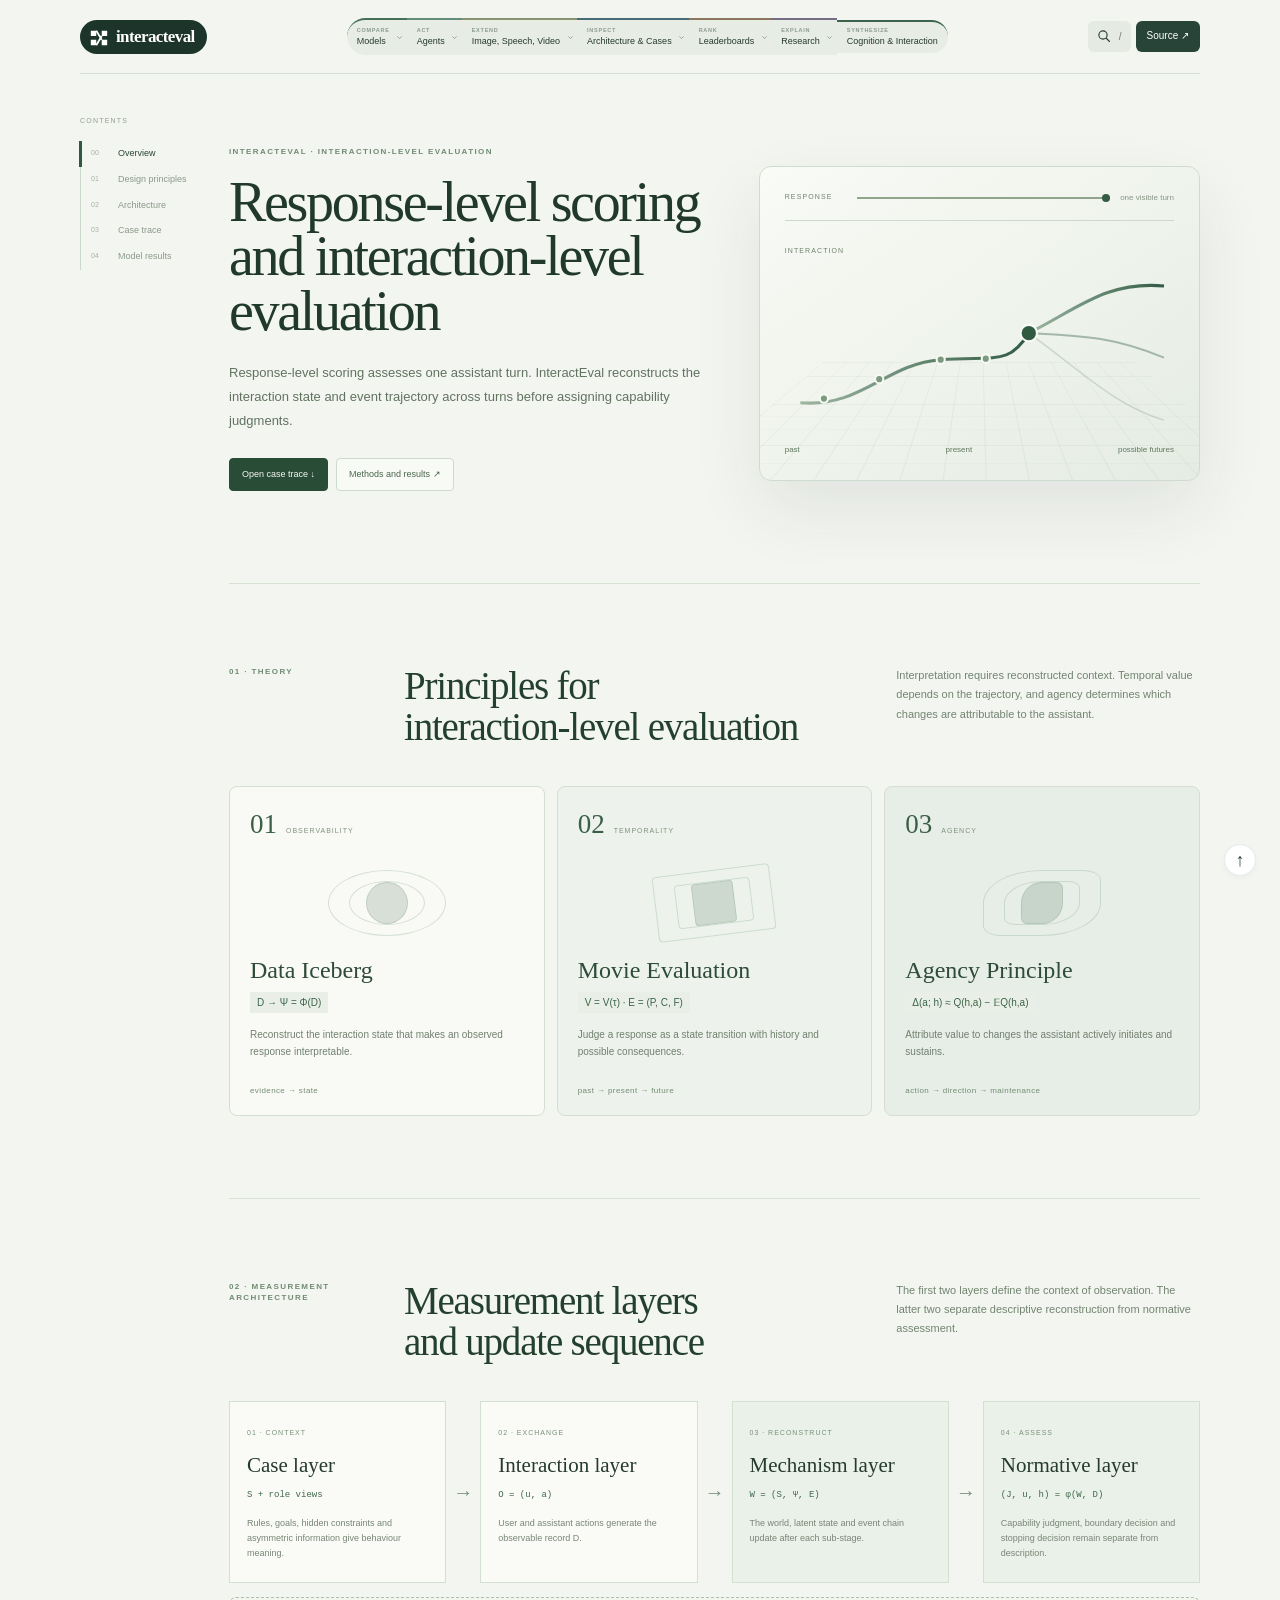
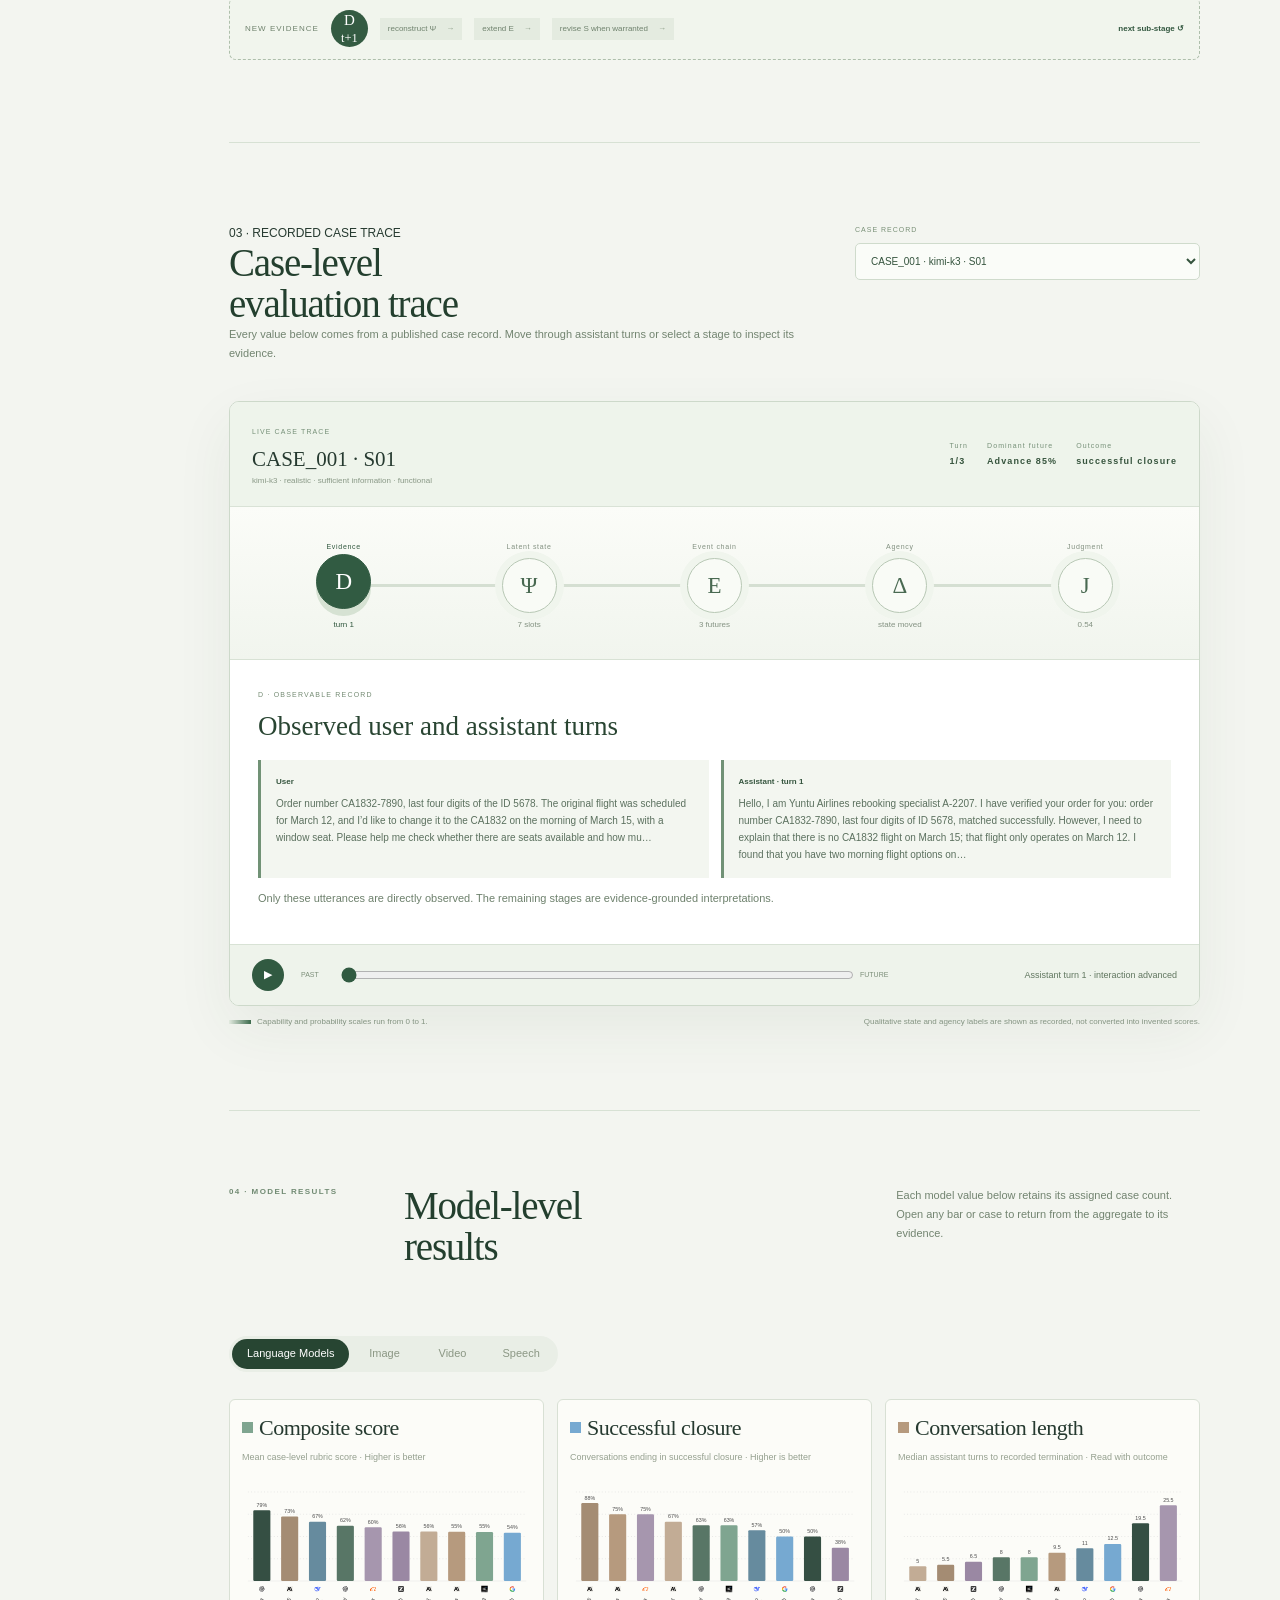
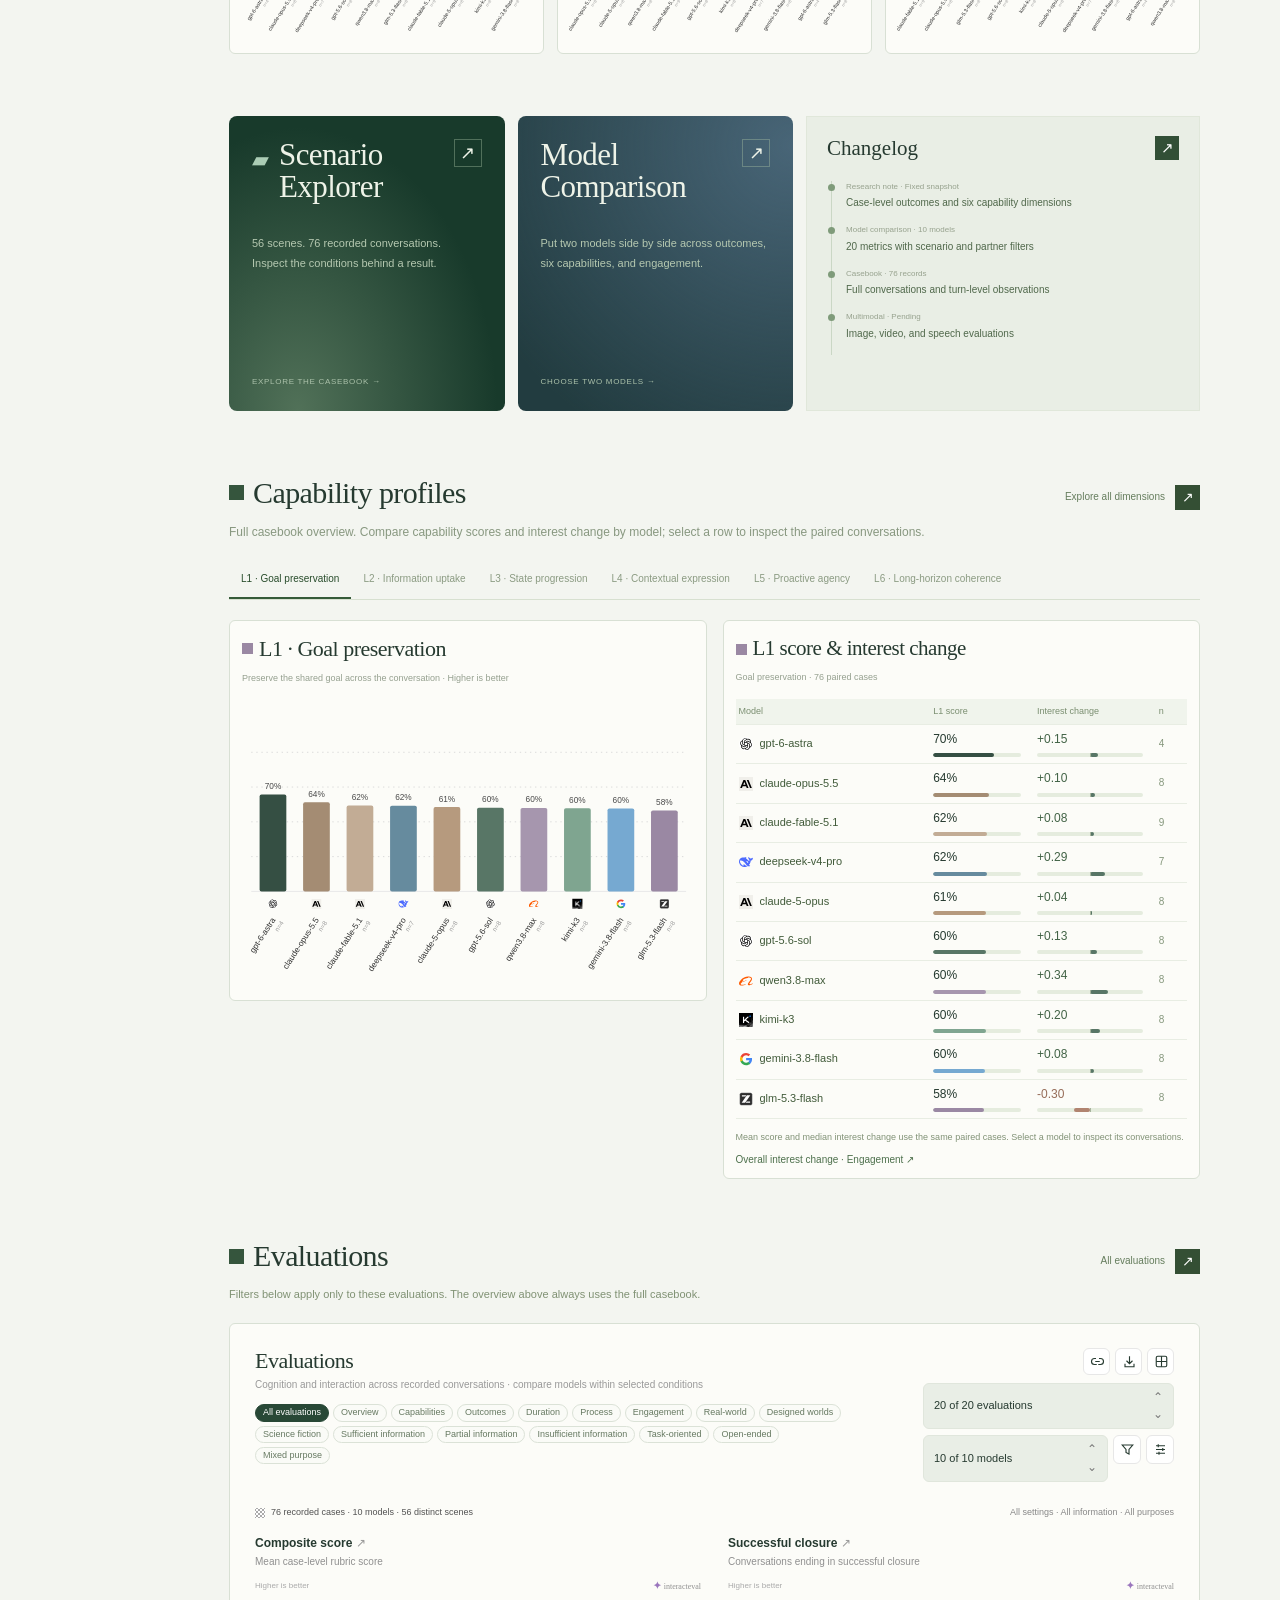
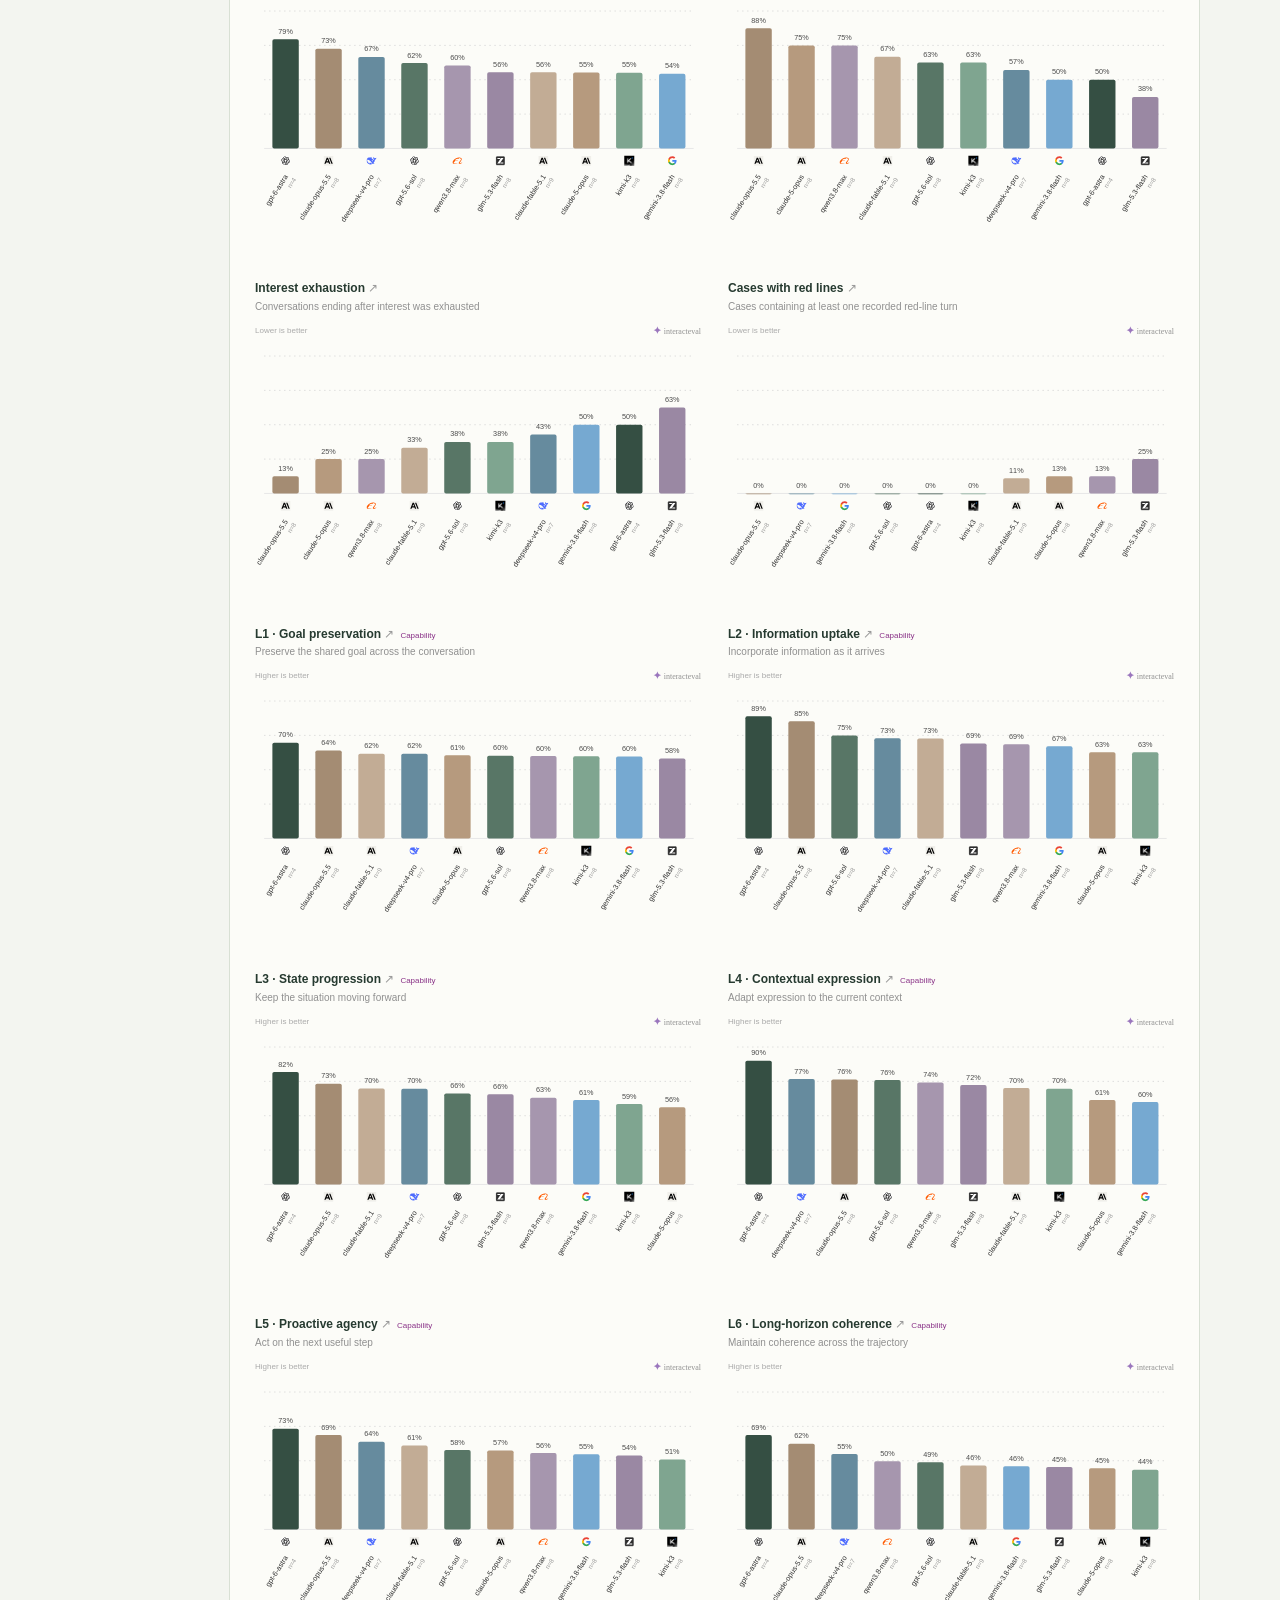
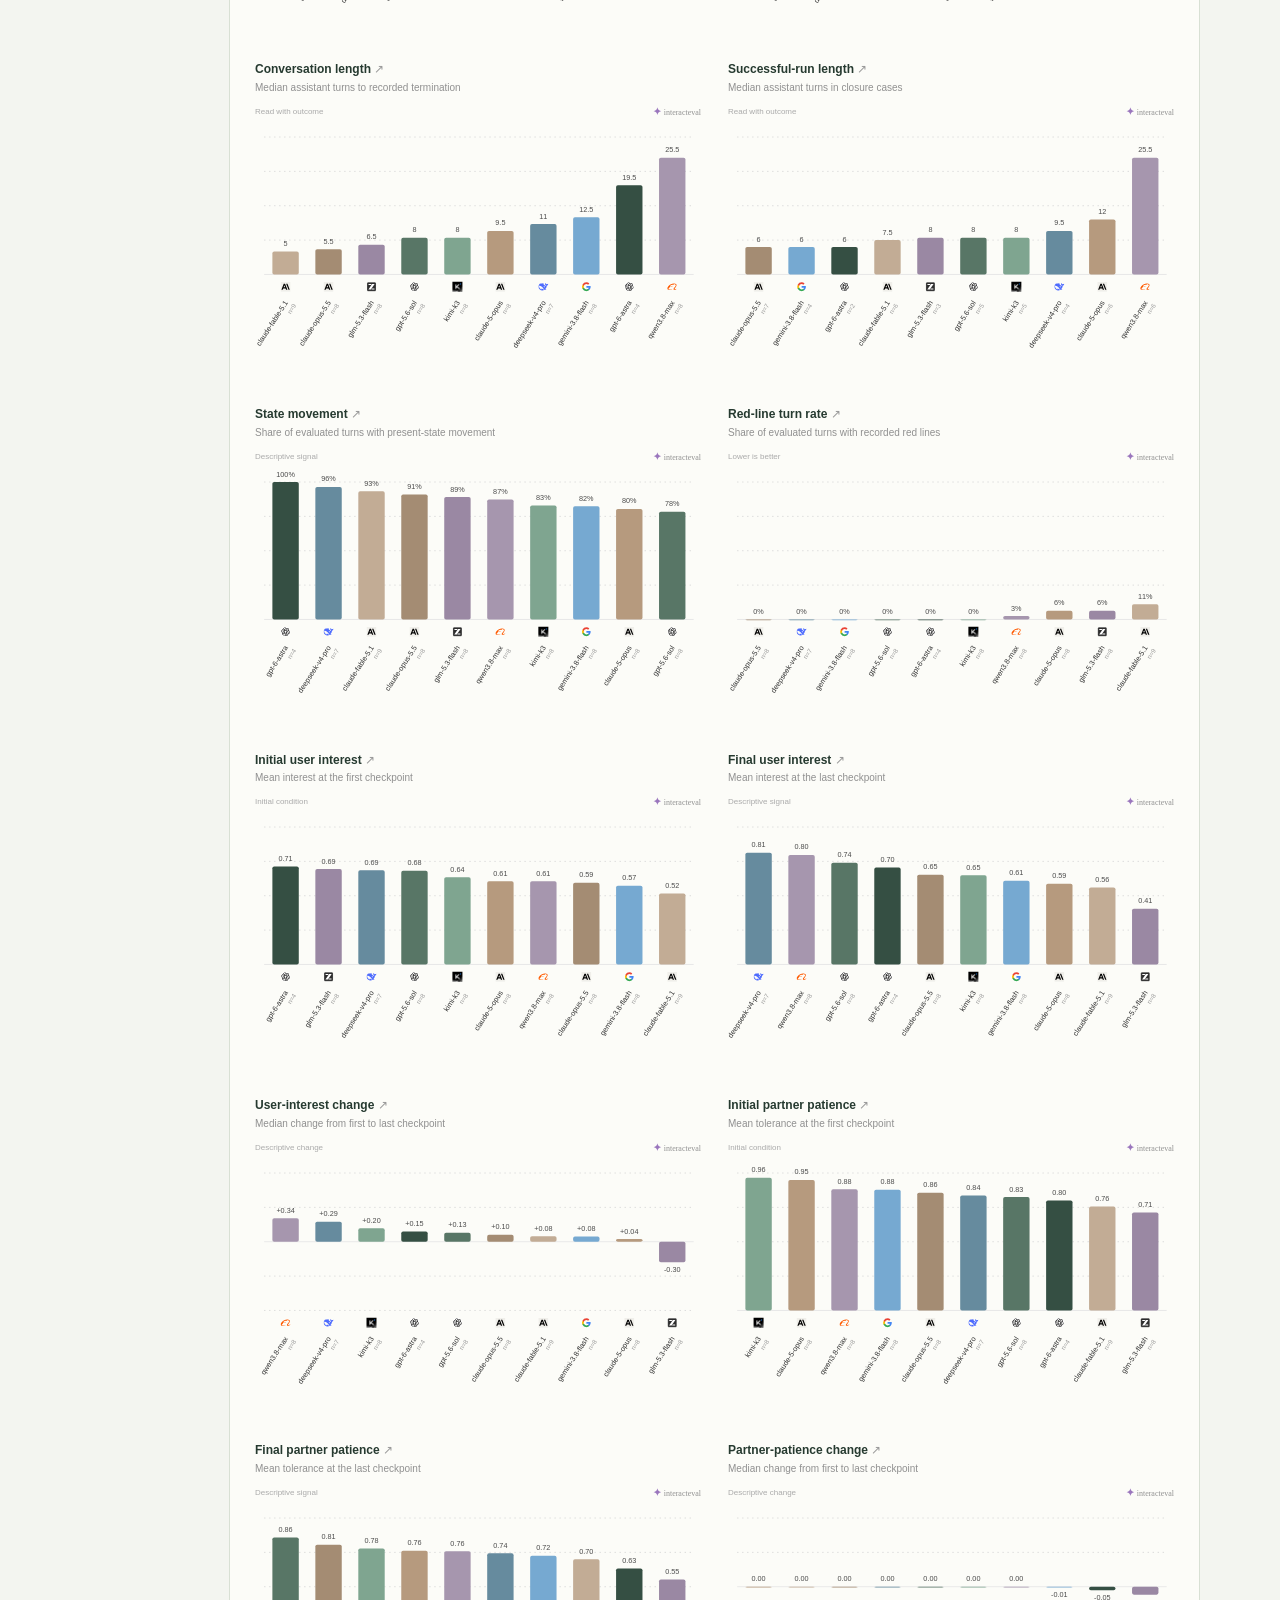
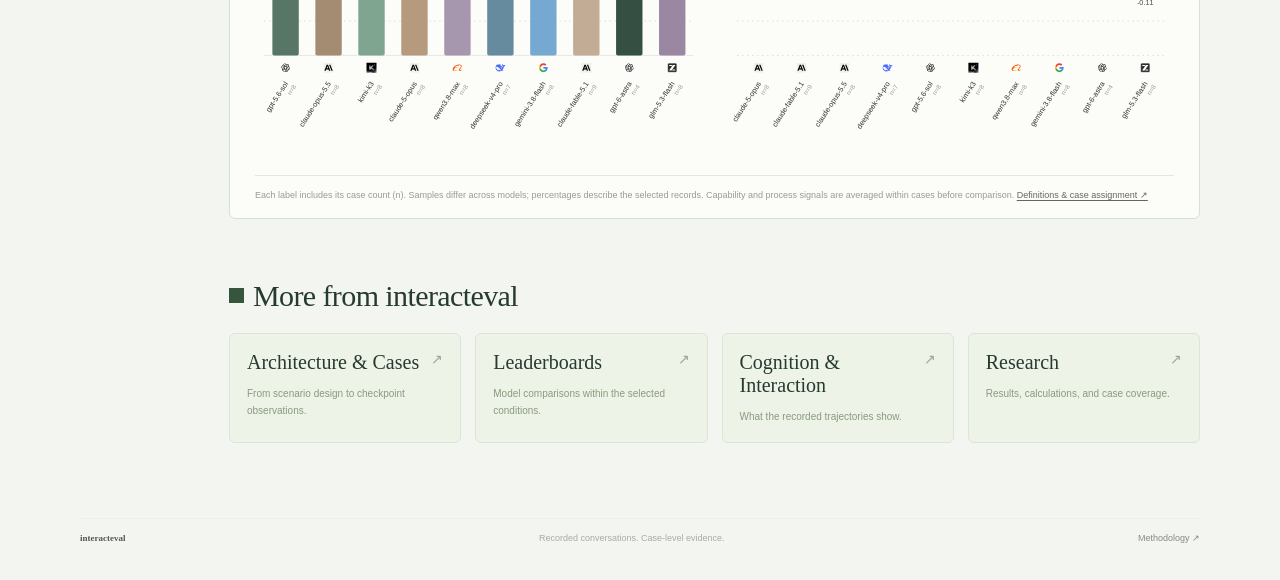
==== index.html @ ce0c4bd6 "fix(site): use paper-specific section titles" ====
<!doctype html>
<html lang="en">
<head>
<meta charset="utf-8"/><meta name="viewport" content="width=device-width,initial-scale=1"/>
<meta name="description" content="Compare models across cognition, interaction, and scenario conditions. Explore 76 recorded conversations and six capability dimensions."/>
<meta name="theme-color" content="#ffffff"/>
<link rel="icon" href="./assets/favicon.svg" type="image/svg+xml"/><link rel="stylesheet" href="./dashboard.css?v=interacteval-v3-3722b5f9"/><link rel="stylesheet" href="./narrative.css?v=interacteval-narrative-v1"/>
<title>interacteval · Cognition & Interaction</title>
</head>
<body>
<a class="skip-link" href="#main">Skip to evaluations</a>
<header class="masthead">
<a class="wordmark" href="#models" aria-label="interacteval home"><svg viewBox="0 0 22 22" aria-hidden="true"><path d="M2 4h6v6H2zm12 0h6v6h-6zM2 14h6v6H2zm12 0h6v6h-6z" fill="currentColor"/><path d="m8 4 6 10m-6 6 6-10" stroke="currentColor" stroke-width="2"/></svg><span>interacteval</span></a>
<nav class="primary-nav" aria-label="Main navigation"><a href="#models" data-route="models">Models</a><a href="#agents" data-route="agents">Agents</a><a href="#multimodal" data-route="multimodal">Image, Speech, Video <sup>Pending</sup></a><a href="#architecture" data-route="architecture">Architecture & Cases</a><a href="#leaderboards" data-route="leaderboards">Leaderboards</a><a href="./research.html">Research</a><a href="#trends" data-route="trends">Cognition & Interaction</a></nav>
<div class="header-tools"><button class="search-trigger" type="button" aria-label="Search models and cases"><svg viewBox="0 0 20 20" aria-hidden="true"><circle cx="8" cy="8" r="5.5"/><path d="m12 12 5 5"/></svg><kbd>/</kbd></button><a class="source-link" href="https://github.com/Jewelina95/interactive-evo" target="_blank" rel="noreferrer">Source ↗</a></div>
</header>
<div class="workspace"><aside class="sidebar" aria-label="Evaluation navigation"><div class="sidebar-label">MODEL COMPARISON</div><nav id="metric-navigation"></nav><div class="sidebar-foot"><span class="status-dot"></span>MarioEval casebook · V3<br><span>76 conversations · 10 models</span><a href="./research.html#method">Method & definitions ↗</a></div></aside>
<main id="main" tabindex="-1"><div class="page-title"><h1 id="page-heading"><i></i>Cognition & Interaction</h1><span id="page-count">76 cases · 10 models</span></div><div id="page-content"><div class="loading">Loading recorded evaluations…</div></div><footer class="page-footer"><span>interacteval</span><span>Recorded conversations. Case-level evidence.</span><a href="./research.html#method">Methodology ↗</a></footer></main></div>
<dialog id="detail-dialog" class="detail-dialog" aria-labelledby="detail-title"><div class="dialog-bar"><span id="dialog-kicker">EVALUATION DETAIL</span><button class="icon-button close-dialog" type="button" aria-label="Close detail">✕</button></div><div id="detail-body"></div></dialog>
<dialog id="search-dialog" class="search-dialog" aria-labelledby="search-title"><div class="search-dialog-head"><svg viewBox="0 0 20 20" aria-hidden="true"><circle cx="8" cy="8" r="5.5"/><path d="m12 12 5 5"/></svg><label class="sr-only" id="search-title" for="global-search">Search models and cases</label><input id="global-search" type="search" placeholder="Search models, scenarios, or case IDs…" autocomplete="off"/><button class="icon-button close-search" aria-label="Close search">Esc</button></div><div id="search-results"></div></dialog>
<div id="toast" role="status" aria-live="polite"></div><button class="back-top" type="button" aria-label="Back to top">↑</button>
<script src="./navigation.js?v=interacteval-narrative-v1" defer></script>
<script src="./case-record.js?v=interacteval-v3-3722b5f9" defer></script>
<script src="./dashboard-home.js?v=interacteval-narrative-v2" defer></script>
<script src="./dashboard.js?v=interacteval-narrative-v2" defer></script>
</body></html>
---- dashboard.css ----
:root{--text:#161616;--muted:#828282;--line:#e1e1e1;--soft:#f4f4f5;--purple:#791b76;--serif:Georgia,'Times New Roman',serif;--sans:Arial,Helvetica,sans-serif}*{box-sizing:border-box}html{scroll-behavior:smooth;scroll-padding-top:100px}body{margin:0;background:#fff;color:var(--text);font:12px/1.45 var(--sans)}button,input,select{font:inherit}button{cursor:pointer;color:inherit}a{color:inherit;text-decoration:none}svg{display:block}button svg{width:15px;height:15px;fill:none;stroke:currentColor;stroke-width:1.5}button:focus-visible,a:focus-visible,input:focus-visible,select:focus-visible,summary:focus-visible{outline:2px solid #7b267d;outline-offset:3px}.sr-only{position:absolute;width:1px;height:1px;overflow:hidden;clip:rect(0,0,0,0)}.skip-link{position:fixed;top:-60px;left:12px;z-index:100;background:#111;color:#fff;padding:10px}.skip-link:focus{top:8px}
.masthead{position:sticky;top:0;z-index:20;display:flex;align-items:center;gap:24px;width:min(1120px,calc(100% - 64px));height:74px;margin:auto;background:rgba(255,255,255,.97);border-bottom:1px solid var(--line)}.wordmark{display:inline-flex;align-items:center;gap:7px;flex:none;padding:7px 12px 7px 9px;border-radius:24px;background:#050505;color:#fff;font:700 17px var(--serif);letter-spacing:-.6px;white-space:nowrap}.wordmark svg{width:20px;height:20px}.primary-nav{display:flex;align-items:center;justify-content:center;flex:1;min-width:0}.primary-nav a{padding:8px 8px;background:#ededee;font-size:10px;white-space:nowrap;transition:background .15s}.primary-nav a:first-child{border-radius:22px 0 0 22px}.primary-nav a:last-child{border-radius:0 22px 22px 0}.primary-nav a:hover,.primary-nav a.active{background:#d7d7d9}.primary-nav sup{margin-left:2px;color:#888;font-size:7px;vertical-align:super}.header-tools{display:flex;align-items:center;gap:5px;flex:none}.search-trigger{display:flex;gap:7px;align-items:center;padding:8px 9px;border:0;border-radius:6px;background:#eee}.search-trigger kbd{color:#777;font:10px var(--sans)}.source-link{padding:8px 11px;border-radius:6px;background:#080808;color:#fff;font-size:10px}
.workspace{display:grid;grid-template-columns:166px minmax(0,1fr);gap:24px;width:min(1120px,calc(100% - 64px));margin:26px auto 0}.sidebar{position:sticky;top:98px;align-self:start;padding-top:7px}.sidebar-label{margin-bottom:19px;color:#a1a1a1;font-size:8px;letter-spacing:1.1px}.sidebar nav{display:grid;gap:3px}.side-link{display:flex;align-items:baseline;gap:8px;padding:6px 0;color:#8b8b8b;font-size:11px;line-height:1.35}.side-link:before{content:'';display:block;width:7px;height:7px;flex:none;background:#a6a6a6}.side-link:hover,.side-link.active{color:#111}.side-link.active:before{background:#050505}.sidebar-divider{height:1px;background:#eee;margin:14px 21px 13px 0}.sidebar-foot{margin-top:31px;color:#777;font-size:9px;line-height:1.9}.sidebar-foot>span:not(.status-dot){color:#a0a0a0}.sidebar-foot a{display:block;margin-top:11px;color:#6f6f6f}.status-dot{display:inline-block;width:5px;height:5px;margin-right:4px;border-radius:50%;background:#70947d}.page-title{display:flex;align-items:baseline;justify-content:space-between;gap:16px;margin:1px 0 24px}.page-title h1{display:flex;align-items:center;gap:12px;margin:0;font:29px/1.15 var(--serif);letter-spacing:-.6px}.page-title h1>i{display:block;width:17px;height:17px;flex:none;background:#050505}.page-title>span{color:#969696;font-size:10px;white-space:nowrap}.evaluation-panel{border:1px solid #dadada;border-radius:6px;padding:24px 25px 15px}.panel-top{display:flex;align-items:start;justify-content:space-between;gap:22px}.panel-intro h2{margin:0;font:22px/1.2 var(--serif);letter-spacing:-.5px}.panel-intro>p{margin:4px 0 12px;color:#999;font-size:10px}.tag-list{display:flex;flex-wrap:wrap;gap:4px;max-width:600px}.tag{padding:2px 7px;border:1px solid #dedede;border-radius:20px;background:#fff;font-size:9px;line-height:1.25;white-space:nowrap}.tag:hover{border-color:#777}.tag.active{border-color:#111;background:#111;color:#fff}.panel-controls{display:grid;gap:6px;flex:0 0 251px}.view-tools{display:flex;justify-content:flex-end;gap:5px;margin-bottom:2px}.icon-button{display:inline-grid;place-items:center;width:27px;height:27px;border:1px solid #e7e7e7;border-radius:6px;background:#fff;font-size:11px}.icon-button:hover,.icon-button.active{background:#ececed}.selector-button{display:flex;justify-content:space-between;align-items:center;width:100%;min-height:29px;padding:5px 10px;border:1px solid #e9e9eb;border-radius:6px;background:#f2f2f4;font-size:11px;text-align:left}.selector-button span:last-child{color:#777;font-size:12px}.control-line{display:flex;gap:5px}.control-line .selector-button{flex:1}.filter-toggle{flex:none;width:28px;height:29px}.filter-strip{display:flex;flex-wrap:wrap;align-items:end;gap:11px;margin:18px 0 2px;padding:13px;background:#f8f8f9;border:1px solid #e7e7e7;border-radius:5px}.filter-strip label{display:grid;gap:4px;flex:1;min-width:120px;color:#8b8b8b;font-size:8px;text-transform:uppercase;letter-spacing:.5px}.filter-strip select{width:100%;height:30px;padding:0 8px;border:1px solid #dedede;border-radius:4px;background:#fff;font-size:10px;color:#333}.text-button{padding:6px;border:0;background:transparent;color:#666;font-size:10px}.cohort-line{display:flex;justify-content:space-between;gap:10px;margin:24px 0 12px;color:#888;font-size:9px}.cohort-line>span:first-child{display:flex;align-items:center;gap:6px;color:#525252}.cohort-marker{width:10px;height:10px;background:repeating-conic-gradient(#aaa 0 25%,#fff 0 50%) 50%/4px 4px}.chart-grid{display:grid;grid-template-columns:1fr 1fr;column-gap:27px;row-gap:26px}.metric-card{position:relative;min-width:0;padding-top:4px;scroll-margin-top:105px}.metric-card-head{display:flex;align-items:start;justify-content:space-between;gap:10px}.metric-card h3{margin:0;font-size:12px;font-weight:650;line-height:1.4}.metric-card h3 button{padding:0;border:0;background:none;font:inherit;text-align:left}.metric-card h3 button:after{content:' ↗';color:#999;font-weight:400}.metric-card p{margin:3px 0 0;color:#909090;font-size:10px;line-height:1.4}.metric-badge{margin-left:6px;color:#8a3388;font-size:8px;font-weight:400}.chart-expand{border:0;background:transparent;color:#aaa;padding:0 1px;opacity:0}.metric-card:hover .chart-expand,.chart-expand:focus{opacity:1}.chart-watermark{display:flex;align-items:center;justify-content:space-between;margin:11px 0 0;color:#919191;font:8px var(--serif)}.chart-watermark .direction{font:8px var(--sans);color:#aaa}.chart-watermark b{color:#9a76bd;font-size:10px;margin-right:3px}.bar-chart{display:block;width:100%;overflow:visible}.chart-baseline{stroke:#e7e7e7;stroke-width:1}.chart-gridline{stroke:#d8d8d8;stroke-width:1;stroke-dasharray:1.5 4}.chart-value{fill:#4b4b4b;font:8px Arial,sans-serif;text-anchor:middle}.chart-model{fill:#2e2e2e;font:8px Arial,sans-serif;text-anchor:end}.chart-sample{fill:#999;font:7px Arial,sans-serif;text-anchor:end}.chart-mark{fill:#777;font:700 9px Arial,sans-serif;text-anchor:middle}.chart-bar{cursor:pointer}.chart-bar:focus{outline:none}.chart-bar:focus rect,.chart-bar:hover rect{stroke:#111;stroke-width:1.2;filter:brightness(.91)}.panel-note{margin:18px 0 0;padding-top:12px;border-top:1px solid #eee;color:#999;font-size:9px;line-height:1.6}.panel-note a{color:#656565;text-decoration:underline;text-underline-offset:2px}.page-footer{display:flex;justify-content:space-between;gap:20px;margin:30px 0 35px;padding-top:13px;border-top:1px solid #eee;color:#aaa;font-size:9px}.page-footer>span:first-child{color:#555;font-family:var(--serif);font-weight:700}.page-footer>a{color:#888}.loading,.empty{padding:45px 16px;color:#888;text-align:center}.back-top{position:fixed;right:24px;bottom:24px;display:grid;place-items:center;width:32px;height:32px;border:1px solid #e8e8e8;border-radius:50%;background:#fff;box-shadow:0 2px 6px #00000009;font-size:18px}
.table-wrap{overflow:auto;margin-top:8px}.results-table{width:100%;border-collapse:collapse;font-size:10px;white-space:nowrap;font-variant-numeric:tabular-nums}.results-table th{text-align:right;padding:11px 10px;color:#888;border-bottom:1px solid #ddd;font-size:9px;font-weight:500}.results-table td{text-align:right;padding:12px 10px;border-bottom:1px solid #eee;color:#444}.results-table th:first-child,.results-table td:first-child{text-align:left;position:sticky;left:0;background:#fff;z-index:1}.results-table tbody tr:hover td{background:#f8f8f8}.results-table th button{padding:0;border:0;background:none;color:inherit;font:inherit}.model-name-button{display:flex;align-items:center;gap:7px;padding:0;border:0;background:transparent;text-align:left;font-weight:600;font-size:10px}.model-color{display:inline-block;width:8px;height:8px;flex:none;border-radius:2px}.results-table td small{display:block;margin-top:2px;color:#aaa;font-size:8px}.pending-panel{display:grid;place-items:center;min-height:480px;border:1px solid #e0e0e0;border-radius:6px;padding:50px;text-align:center}.pending-label{display:inline-flex;align-items:center;gap:7px;padding:5px 10px;border:1px solid #e2d7e2;border-radius:20px;background:#f8f3f8;color:#874382;font-size:10px}.pending-label:before{content:'';width:5px;height:5px;background:currentColor;border-radius:50%}.pending-panel h2{margin:22px 0 10px;font:34px var(--serif);letter-spacing:-.8px}.pending-panel p{max-width:380px;color:#999;font-size:12px;line-height:1.8}.modality-row{display:flex;gap:15px;justify-content:center;margin:27px 0}.modality-row>div{display:grid;place-items:center;gap:10px;width:90px;height:90px;border:1px solid #e5e5e5;border-radius:6px;color:#999;font-size:10px}.modality-row svg{width:25px;height:25px;fill:none;stroke:#777;stroke-width:1.2}.section-panel{padding:25px;border:1px solid #ddd;border-radius:6px;margin-bottom:22px}.section-panel h2{margin:0;font:24px var(--serif)}.section-panel>p{margin:7px 0 20px;max-width:680px;color:#919191;font-size:11px;line-height:1.7}.architecture-grid{display:grid;grid-template-columns:repeat(4,1fr);gap:12px}.architecture-step{padding:16px 13px;border:1px solid #e7e7e7;border-radius:5px}.architecture-step>span{font:24px var(--serif);color:#bbb}.architecture-step h3{margin:12px 0 7px;font-size:12px}.architecture-step p{margin:0;color:#999;font-size:10px;line-height:1.7}.architecture-step code{display:block;margin-top:15px;color:#999;font-size:8px}.case-toolbar{display:flex;gap:8px;margin:18px 0}.case-toolbar input{flex:1;min-width:100px;padding:8px 10px;border:1px solid #ddd;border-radius:5px}.case-toolbar select{padding:7px;border:1px solid #ddd;border-radius:5px;background:#fff;max-width:165px}.case-open{border:0;background:none;padding:0;color:#333;text-decoration:underline;text-underline-offset:3px}.case-outcome{display:inline-block;font-size:9px;padding:3px 6px;border-radius:3px;background:#f1f4ef;color:#63735c}.case-outcome.exhaustion{background:#f8f3e9;color:#9b7d3b}.case-outcome.cap{background:#faf0ed;color:#af705e}.trend-grid{display:grid;grid-template-columns:repeat(3,1fr);gap:15px;margin:20px 0}.trend-stat{padding:18px;border:1px solid #e4e4e4;border-radius:5px}.trend-stat>span{color:#999;font-size:9px}.trend-stat strong{display:block;margin:13px 0 8px;font:37px var(--serif);letter-spacing:-1px}.trend-stat p{margin:0;color:#999;font-size:10px;line-height:1.65}.trend-story{display:grid;grid-template-columns:90px 1fr;gap:20px;padding:25px 0;border-top:1px solid #eee}.trend-story>span{color:#999;font-size:9px}.trend-story h3{margin:0 0 8px;font:23px var(--serif)}.trend-story p{margin:0;color:#888;font-size:12px;line-height:1.8;max-width:640px}.trend-story a{display:inline-block;margin-top:10px;font-size:10px;text-decoration:underline;text-underline-offset:3px}
.dialog-bar{position:sticky;top:0;z-index:3;display:flex;align-items:center;justify-content:space-between;padding:13px 22px;background:#fff;border-bottom:1px solid #eee;color:#999;font-size:9px;letter-spacing:.8px}.detail-dialog{width:min(950px,calc(100vw - 36px));max-height:88vh;padding:0;border:1px solid #d7d7d7;border-radius:9px;box-shadow:0 15px 90px #0003}.detail-dialog::backdrop,.search-dialog::backdrop{background:#0005;backdrop-filter:blur(3px)}#detail-body{padding:24px}.detail-dialog h2{margin:0 0 6px;font:28px var(--serif)}.detail-subtitle{margin:0 0 22px;color:#999;font-size:11px;line-height:1.7}.detail-facts{display:grid;grid-template-columns:repeat(4,1fr);gap:10px;margin:18px 0 25px}.detail-facts>div{padding:13px 12px;border:1px solid #e5e5e5;border-radius:5px}.detail-facts span{display:block;color:#999;font-size:8px;text-transform:uppercase}.detail-facts b{display:block;margin-top:6px;font:23px var(--serif)}.detail-dialog h3{margin:24px 0 10px;font-size:12px}.detail-dialog .bar-chart{max-height:410px}.detail-copy{color:#777;font-size:12px;line-height:1.8}.profile-levels{display:grid;gap:10px;margin-top:13px}.profile-level{display:grid;grid-template-columns:140px 1fr 40px;align-items:center;gap:12px;font-size:10px}.profile-level i{display:block;height:7px;background:#f0f0f0;border-radius:3px;overflow:hidden}.profile-level em{display:block;height:100%;background:#a681ae}.profile-level b{text-align:right;font-weight:400}.transcript{display:grid;gap:10px}.message{padding:13px 15px;border:1px solid #e8e8e8;border-radius:5px;font-size:11px;line-height:1.8;white-space:pre-wrap}.message.user{background:#f8f8f8}.message>span{display:block;margin-bottom:7px;color:#999;font-size:8px;text-transform:uppercase;letter-spacing:.6px}.message details>summary{color:#999;cursor:pointer;list-style:none;font-size:9px}.selection-list{display:grid;grid-template-columns:1fr 1fr;gap:5px;max-height:55vh;overflow:auto;margin:17px 0}.selection-list label{display:flex;gap:8px;align-items:center;min-height:35px;padding:7px 9px;border:1px solid #eee;border-radius:4px;font-size:11px}.selection-list input{accent-color:#111}.dialog-actions{display:flex;justify-content:space-between;align-items:center;gap:12px;margin-top:20px}.solid-button{padding:8px 15px;border:1px solid #111;border-radius:5px;background:#111;color:#fff;font-size:11px}.subtle-note{color:#999;font-size:10px}.search-dialog{width:min(650px,calc(100vw - 30px));max-height:75vh;margin-top:110px;padding:0;border:1px solid #ddd;border-radius:8px;box-shadow:0 15px 90px #0003}.search-dialog-head{display:flex;align-items:center;gap:12px;padding:14px 17px;border-bottom:1px solid #eee}.search-dialog-head>svg{width:19px;height:19px;fill:none;stroke:#888;stroke-width:1.4}.search-dialog-head input{flex:1;min-width:0;border:0;outline:none;font-size:13px}.search-dialog-head button{width:30px;color:#aaa;font-size:9px}#search-results{padding:8px;max-height:55vh;overflow:auto}.search-result{display:block;width:100%;padding:11px 13px;border:0;border-radius:4px;background:#fff;text-align:left;font-size:12px}.search-result:hover{background:#f5f5f5}.search-result small{display:block;margin-top:3px;color:#999;font-size:10px}#toast{position:fixed;z-index:99;left:50%;bottom:25px;padding:10px 17px;transform:translate(-50%,20px);border:1px solid #ddd;border-radius:7px;background:#111;color:#fff;opacity:0;pointer-events:none;transition:.2s;font-size:11px}#toast.visible{opacity:1;transform:translate(-50%,0)}
@media(min-width:1600px){.chart-grid{column-gap:35px}.evaluation-panel{padding:27px 28px 19px}}@media(max-width:1250px){.masthead{gap:15px;width:calc(100% - 40px)}.primary-nav a{font-size:10px;padding:8px}.primary-nav sup{display:none}.wordmark{font-size:15px}.header-tools .source-link{display:none}.workspace{width:calc(100% - 40px);grid-template-columns:165px minmax(0,1fr);gap:23px}.panel-controls{flex-basis:210px}.evaluation-panel{padding:21px 20px}.tag{font-size:8px}}@media(max-width:1000px){.masthead{flex-wrap:wrap;gap:0 15px;height:auto;min-height:95px;padding:13px 0 9px}.primary-nav{order:3;width:100%;flex:auto;justify-content:flex-start;overflow-x:auto;margin-top:11px}.primary-nav a{font-size:10px;padding:6px 10px}.header-tools{margin-left:auto}.workspace{grid-template-columns:145px minmax(0,1fr);gap:20px;margin-top:22px}.sidebar{top:123px}.side-link{font-size:10px}.sidebar-label{font-size:7px}.page-title h1{font-size:25px}.page-title>span{font-size:8px}.panel-top{flex-direction:column;gap:15px}.panel-controls{width:100%;flex:auto;grid-template-columns:1fr 1fr;align-items:center}.view-tools{grid-column:2;grid-row:1;margin:0}.selector-button{grid-column:1;grid-row:1}.control-line{grid-column:1/-1}.chart-grid{column-gap:20px;row-gap:22px}.metric-card h3{font-size:11px}.metric-card p{font-size:9px}.architecture-grid{grid-template-columns:1fr 1fr}.trend-grid{grid-template-columns:1fr}.trend-stat{display:grid;grid-template-columns:1fr 1fr;gap:8px}.trend-stat strong{grid-column:2;grid-row:1/3;text-align:right}.trend-stat p{max-width:260px}}@media(max-width:700px){.masthead{width:calc(100% - 30px)}.workspace{display:block;width:calc(100% - 30px);margin-top:16px}.sidebar{position:static;padding:0;margin:0 0 19px;overflow:hidden}.sidebar-label,.sidebar-foot,.sidebar-divider{display:none}.sidebar nav{display:flex;overflow:auto;gap:5px;padding:2px 0 7px}.side-link{flex:none;padding:5px 9px;border:1px solid #eee;border-radius:4px;font-size:10px}.side-link:before{width:5px;height:5px}.side-link.active{border-color:#111}.page-title{align-items:start;margin-bottom:16px;gap:10px}.page-title h1{font-size:24px;gap:8px}.page-title h1>i{width:13px;height:13px}.page-title>span{display:none}.evaluation-panel{padding:18px 15px 13px}.panel-intro h2{font-size:21px}.panel-intro>p{font-size:10px;line-height:1.6}.tag-list{gap:5px}.tag{font-size:9px;padding:3px 7px}.cohort-line{margin-top:19px;flex-direction:column;gap:4px}.chart-grid{grid-template-columns:1fr;row-gap:20px}.metric-card h3{font-size:12px}.metric-card p{font-size:10px}.chart-expand{opacity:1}.chart-watermark{margin-top:7px}.bar-chart{max-height:330px}.page-footer{flex-wrap:wrap;font-size:8px}.page-footer>span:nth-child(2){display:none}.back-top{right:12px;bottom:12px}.section-panel{padding:18px}.architecture-grid{gap:8px}.architecture-step{padding:13px 10px}.case-toolbar{flex-wrap:wrap}.case-toolbar input{flex-basis:100%}.case-toolbar select{flex:1;max-width:none;min-width:80px;font-size:10px}.trend-story{grid-template-columns:1fr;gap:8px}.pending-panel{min-height:400px;padding:30px 20px}.pending-panel h2{font-size:29px}.detail-facts{grid-template-columns:1fr 1fr}#detail-body{padding:18px}.detail-dialog h2{font-size:25px}.selection-list{grid-template-columns:1fr}.profile-level{grid-template-columns:115px 1fr 30px;gap:9px;font-size:9px}.dialog-bar{padding:10px 17px}.search-dialog{margin-top:75px}.source-link{display:block!important}}@media(prefers-reduced-motion:reduce){html{scroll-behavior:auto}*{transition:none!important}}

/* Shared navigation and the landing page. */
:root{--text:#263a30;--muted:#7d8c82;--line:#d9e1d9;--soft:#edf1eb;--purple:#778d7c;--surface:#fcfcf8;--paper:#f3f5f0;--forest:#203d30;--blue:#76a9d1;--sand:#b69a7e}
body{background:var(--paper);color:var(--text)}.masthead{background:rgba(243,245,240,.97);border-color:#d6dfd5}.wordmark{background:#1c3429}.source-link{background:#284337}.primary-nav{overflow:visible}.primary-nav>a,.nav-trigger{background:#e7ece5}.nav-item{position:relative}.nav-trigger{display:flex;align-items:center}.nav-trigger>a{padding:8px 3px 8px 10px;background:none!important;font-size:10px;white-space:nowrap;border-radius:0!important}.nav-trigger>a.active,.nav-item.open .nav-trigger,.nav-trigger:hover{background:#d5dfd3!important}.nav-toggle{display:grid;place-items:center;width:14px;height:30px;padding:0 3px;border:0;background:none;color:#8b978b}.nav-toggle svg{width:7px;height:7px;stroke-width:1.2}.nav-item:first-child .nav-trigger{border-radius:20px 0 0 20px}.nav-trends{border-radius:0 20px 20px 0!important}.nav-menu{position:absolute;left:0;top:calc(100% + 7px);z-index:50;width:255px;padding:9px;border:1px solid #d5ded2;border-radius:9px;background:#fcfdf9;box-shadow:0 15px 45px #203a2826}.nav-menu[hidden]{display:none}.nav-menu:before{content:'';position:absolute;left:0;right:0;top:-10px;height:11px}.nav-menu-models{display:grid;grid-template-columns:210px 245px;width:475px}.nav-menu-label{display:block;padding:9px 10px 0;color:#334d3c;font:18px var(--serif)}.nav-menu-links>p{padding:0 10px;margin:4px 0 12px;color:#9aa496;font-size:9px;line-height:1.6}.nav-menu a{display:flex;align-items:center;justify-content:space-between;gap:12px;padding:9px 10px;border-radius:5px!important;background:transparent!important;font-size:11px}.nav-menu a:hover{background:#edf2e9!important}.nav-menu a>i{font-size:11px;color:#a0aca0;font-style:normal}.nav-menu a>small{padding:2px 5px;border-radius:3px;background:#eeeae2;color:#9a8d77;font-size:8px}.nav-model-column{padding:7px 5px 5px 10px;border-left:1px solid #e2e8de}.nav-model-search{width:100%;padding:8px 9px;border:1px solid #e0e5db;border-radius:5px;background:#fff;font-size:10px}.nav-model-list{max-height:340px;overflow:auto;margin-top:7px}.nav-model-list a{justify-content:flex-start;font-size:10px}.nav-model-list a[hidden]{display:none}.nav-model-list a>i{margin-left:auto}.nav-model-list img{width:15px;height:15px;object-fit:contain}.nav-item:nth-last-child(-n+2) .nav-menu{left:auto;right:0}.header-tools .search-trigger{background:#e5ebe2}.evaluation-panel,.home-metric,.section-panel,.pending-panel{background:var(--surface);border-color:#d8e0d4}.selector-button,.metric-switch,.home-modality-tabs{background:#e9eee6;border-color:#e0e6dc}.tag{background:#fafbf7;border-color:#dbe2d7;color:#667961}.tag.active{background:#284836;border-color:#284836;color:#fff}.results-table th:first-child,.results-table td:first-child{background:var(--surface)}.results-table tbody tr:hover td{background:#ecf2e7}.detail-dialog{background:var(--surface)}.dialog-bar{background:var(--surface)}.solid-button{background:#294934;border-color:#294934}.side-link.active:before,.page-title h1>i{background:#34533c}.panel-note{border-color:#e3e8dd}.profile-back{display:inline-block;margin-bottom:23px;color:#7c8d7c;font-size:10px}.model-page>h2{font-size:34px}.model-page .detail-facts{margin-top:23px}.model-page .detail-facts>div{background:#f7f9f1}.model-page .detail-facts b{font-size:26px}.model-page .profile-levels{max-width:750px}.model-page .profile-level em{background:#7fa590}.profile-level{color:#71816e}.profile-level b{color:#355438}.profile-level i{background:#e6ece2}
.workspace.home-layout{display:block;margin-top:0}.home-layout .sidebar,.home-layout .page-title{display:none}.home-hero{display:grid;grid-template-columns:1fr 265px;gap:70px;padding:53px 0 58px;min-height:330px}.home-hero h1{margin:0;font:64px/.99 var(--serif);letter-spacing:-2.7px;color:#20392b}.home-hero>div>p{margin:19px 0 0;color:#61735f;font-size:14px;line-height:1.7}.home-news{align-self:start}.home-news>a{position:relative;display:block;padding:4px 28px 17px 0;margin-bottom:17px;border-bottom:1px solid #d8e0d3}.home-news small{display:block;color:#7d927b;font-size:8px;margin-bottom:5px}.home-news span{display:block;color:#415640;font-size:12px;line-height:1.5}.home-news i{position:absolute;top:3px;right:0;display:grid;place-items:center;width:25px;height:25px;border-radius:5px;background:#e9eee4;color:#587751;font-size:13px;font-style:normal}.home-news>a:hover span{text-decoration:underline;text-underline-offset:3px}.home-news>a:hover i{background:#334f36;color:#fff}.home-overview{margin-bottom:62px}.home-modality-tabs{display:inline-flex;gap:2px;padding:3px;border-radius:22px;margin:0 0 27px}.home-modality-tabs button{min-width:66px;padding:7px 15px;border:0;border-radius:20px;background:none;color:#8b9784;font-size:11px;white-space:nowrap}.home-modality-tabs button.active{background:#274532;color:#fff}.home-overview-grid{display:grid;grid-template-columns:repeat(3,minmax(0,1fr));gap:13px}.home-metric{min-width:0;padding:15px 12px 6px;border:1px solid #d8e0d4;border-radius:6px}.home-metric h3{margin:0;font:22px var(--serif);letter-spacing:-.5px}.home-metric h3>a{display:flex;align-items:center;gap:6px}.home-metric h3>a>span{margin-left:auto;font:12px var(--sans);color:#a4b09d;opacity:0}.home-metric:hover h3>a>span{opacity:1}.metric-square{display:inline-block;flex:none;width:11px;height:11px;margin-right:6px;background:#9a88a3}.home-metric h3 a .metric-square{margin-right:0}.square-composite{background:#7fa590}.square-closure{background:#76a9d1}.square-turns{background:#b69a7e}.home-metric>p{min-height:29px;margin:9px 0 0;color:#95a08f;font-size:9px;line-height:1.6}.home-metric .chart-value{font-size:9px}.home-metric .chart-model{font-size:9px}.home-metric .bar-chart{margin-top:0}.home-metric-pending{min-height:270px}.home-metric-pending>div{display:flex;flex-direction:column;align-items:center;justify-content:center;gap:26px;min-height:175px}.home-metric-pending>div>a{color:#8a9782;font-size:10px}.home-resource-grid{display:grid;grid-template-columns:1fr 1fr 1.43fr;gap:13px;margin-bottom:65px}.home-resource{display:flex;flex-direction:column;justify-content:space-between;min-height:295px;padding:23px;border-radius:8px;color:#eef3e8;transition:transform .15s,box-shadow .15s}.home-resource:hover{transform:translateY(-3px);box-shadow:0 15px 30px #29403224}.resource-explorer{background:radial-gradient(ellipse at 25% 100%,#517158 0,transparent 68%),#183a2b}.resource-comparison{background:radial-gradient(ellipse at 100% 10%,#486577,transparent 90%),#223c40}.home-resource>div{position:relative;display:flex;align-items:start;gap:10px}.home-resource h2{margin:0;font:31px/1.03 var(--serif);letter-spacing:-.6px}.resource-mark{margin-top:5px;font-size:22px;color:#abcdb5}.home-resource i{display:grid;place-items:center;width:28px;height:28px;border:1px solid #a9c0a466;margin-left:auto;font-style:normal;font-size:18px}.home-resource p{margin:32px 0 22px;color:#b5c8b0;font-size:11px;line-height:1.75}.resource-bottom{margin-top:auto;color:#abc1aa;font-size:8px;letter-spacing:.7px}.home-changelog{padding:19px 20px 10px;background:#e9eee5;border:1px solid #e0e7da}.home-changelog h2{display:flex;align-items:center;justify-content:space-between;margin:0 0 20px;font:21px var(--serif)}.home-changelog h2>a{display:grid;place-items:center;width:24px;height:24px;background:#324f36;color:#fff;font:15px var(--sans)}.home-changelog>a{position:relative;display:block;margin-left:4px;padding:0 0 14px 14px;border-left:1px solid #cad7c5}.home-changelog>a:before{position:absolute;left:-4px;top:3px;content:'';width:7px;height:7px;border-radius:50%;background:#7f9b7a}.home-changelog small{display:block;color:#97a28e;font-size:8px}.home-changelog span{display:block;margin-top:3px;font-size:10px;line-height:1.5;color:#50684b}.home-changelog>a:hover span{text-decoration:underline}.home-section-heading{display:flex;align-items:baseline;justify-content:space-between;gap:20px;margin:0 0 13px}.home-section-heading h2{display:flex;align-items:center;gap:9px;margin:0;font:30px var(--serif);letter-spacing:-.6px}.home-section-heading h2>i{width:15px;height:15px;background:#35553d;flex:none}.home-section-heading>a{display:flex;align-items:center;gap:10px;color:#657d5d;font-size:10px}.home-section-heading>a>b{display:grid;place-items:center;width:25px;height:25px;background:#344f34;color:#fff;font-weight:400;font-size:14px}.home-capabilities{margin-bottom:60px}.home-capabilities>p{margin:0 0 20px;color:#889880;font-size:12px;line-height:1.6}.home-capability-tabs{display:flex;overflow:auto;border-bottom:1px solid #d7e0d0;margin-bottom:20px}.home-capability-tabs button{padding:10px 12px;border:0;border-bottom:2px solid transparent;background:transparent;font-size:10px;color:#8b9b82;white-space:nowrap}.home-capability-tabs button.active{border-bottom-color:#365b39;color:#294d2c}.home-capability-grid{display:grid;grid-template-columns:1fr 1fr;gap:16px}.home-evaluations{margin-bottom:60px}.home-evaluations .evaluation-panel{margin-top:20px}.home-more>div:last-child{display:grid;grid-template-columns:repeat(4,1fr);gap:14px;margin:20px 0 45px}.home-more>div>a{padding:17px;border:1px solid #dce5d5;border-radius:6px;background:#eef3e8}.home-more h3{display:flex;justify-content:space-between;gap:10px;margin:0 0 11px;font:20px var(--serif)}.home-more h3 i{font:14px var(--sans);color:#97aa8b}.home-more p{margin:0;color:#889b7e;font-size:10px;line-height:1.7}.home-more a:hover{background:#e4eddb}
.comparison-selectors{display:flex;align-items:center;gap:20px;margin:25px 0}.comparison-selectors label{display:grid;flex:1;gap:7px;color:#8da084;font-size:8px;letter-spacing:.7px}.comparison-selectors select{padding:11px;border:1px solid #d7e2d0;border-radius:5px;background:#fff;color:#385335;font-size:12px}.comparison-vs{font:22px var(--serif);color:#a1ae98}.comparison-summary{display:grid;grid-template-columns:1fr 1fr;gap:20px}.comparison-summary article{padding:18px;border:1px solid #dde5d6;border-radius:6px;background:#f3f6ed}.comparison-summary article>div{display:flex;align-items:center;gap:8px}.comparison-summary img{width:19px;height:19px;object-fit:contain}.comparison-summary h3{margin:0;font-size:14px}.comparison-summary article>div>span{margin-left:auto;color:#9eac94;font-size:10px}.comparison-summary dl{display:grid;grid-template-columns:1fr 1fr;gap:15px;margin:20px 0}.comparison-summary dt{font-size:9px;color:#879c7a}.comparison-summary dd{margin:6px 0 0;font:26px var(--serif)}.comparison-summary article>a{font-size:10px;color:#7b9270}.comparison-capabilities{display:grid;grid-template-columns:1fr 1fr;gap:18px 25px;margin:20px 0 30px}.comparison-panel>h3{margin:29px 0 15px;font:24px var(--serif)}.comparison-capabilities h4{margin:0 0 10px;font-size:11px}.comparison-capabilities>div>div{display:grid;grid-template-columns:115px 1fr 35px;align-items:center;gap:8px;margin:7px 0;font-size:9px;color:#8c9c80}.comparison-capabilities i{height:6px;background:#e1e9d9;border-radius:3px;overflow:hidden}.comparison-capabilities em{display:block;height:100%}.comparison-capabilities b{text-align:right;font-weight:400;color:#506f43}
@media(max-width:1250px){.masthead{gap:10px}.nav-trigger>a{font-size:9px;padding-left:8px}.nav-toggle{width:12px}.nav-menu-models{width:440px;grid-template-columns:190px 230px}.nav-menu a{font-size:10px}.home-hero{gap:45px}.home-hero h1{font-size:60px}.home-metric h3{font-size:20px}.home-resource h2{font-size:28px}.home-resource{padding:20px}.home-metric>p{font-size:8px}}@media(max-width:1000px){.primary-nav{overflow:visible;order:3;width:100%;flex:auto;margin-top:11px}.nav-item{flex:1}.nav-trigger{justify-content:space-between}.nav-item:nth-child(n+3) .nav-menu{left:auto;right:0}.nav-trends{font-size:9px!important}.home-hero{grid-template-columns:1fr 235px;gap:30px;padding-top:44px}.home-hero h1{font-size:51px}.home-overview-grid{gap:10px}.home-resource-grid{grid-template-columns:1fr 1fr}.home-changelog{grid-column:1/-1;display:grid;grid-template-columns:1fr 1fr;gap:5px 20px}.home-changelog h2{grid-column:1/-1;margin-bottom:8px}.home-resource{min-height:255px}.home-more>div:last-child{grid-template-columns:1fr 1fr}.home-metric h3{font-size:17px}.home-metric{padding:13px 9px 4px}.home-metric .chart-model{font-size:10px}}@media(max-width:700px){.primary-nav{position:relative;justify-content:flex-start;overflow:visible;flex-wrap:wrap;gap:3px}.nav-item{position:static;flex:none}.nav-trigger{border-radius:4px!important}.nav-trigger>a{font-size:9px;padding:6px 3px 6px 8px}.nav-toggle{height:26px;width:15px}.nav-trends{padding:6px 8px!important;border-radius:4px!important}.masthead{padding-top:11px;padding-bottom:10px}.nav-menu,.nav-item:nth-child(n+3) .nav-menu{left:0;right:0;top:calc(100% + 6px);width:100%}.nav-menu-models{grid-template-columns:1fr 1fr}.nav-menu a{font-size:10px;padding:8px}.nav-menu-label{font-size:16px}.nav-menu-links>p{font-size:8px}.nav-model-column{padding-left:7px}.nav-model-list{max-height:260px}.home-hero{grid-template-columns:1fr;padding:32px 0 24px;gap:29px;min-height:0}.home-hero h1{font-size:49px;letter-spacing:-1.9px}.home-hero>div>p{font-size:12px}.home-news{display:grid;grid-template-columns:1fr;gap:0}.home-news>a{padding:0 30px 12px 0;margin-bottom:12px}.home-news span{font-size:11px}.home-news small{font-size:7px}.home-news i{width:22px;height:22px}.home-overview-grid{grid-template-columns:1fr;gap:12px}.home-modality-tabs{margin-bottom:19px;max-width:100%}.home-modality-tabs button{padding:7px 13px;font-size:10px;min-width:54px}.home-metric{padding:17px 15px 6px}.home-metric h3{font-size:23px}.home-metric>p{font-size:9px;min-height:0}.home-metric .bar-chart{max-height:300px}.home-metric .chart-model{font-size:9px}.home-overview{margin-bottom:35px}.home-resource-grid{grid-template-columns:1fr;gap:12px;margin-bottom:40px}.home-resource{min-height:240px;padding:23px}.home-resource h2{font-size:32px}.home-resource p{margin-top:25px}.home-changelog{grid-column:auto;display:block;padding:20px}.home-changelog h2{margin-bottom:20px}.home-section-heading h2{font-size:26px}.home-section-heading>a{font-size:8px;gap:6px}.home-section-heading>a>b{width:21px;height:21px}.home-capability-grid{grid-template-columns:1fr}.home-capabilities{margin-bottom:40px}.home-capabilities>p{font-size:11px}.home-capability-tabs button{font-size:9px;padding:9px}.home-more>div:last-child{grid-template-columns:1fr 1fr;gap:8px}.home-more>div>a{padding:13px}.home-more h3{font-size:17px;line-height:1.2}.home-more p{font-size:9px}.comparison-selectors{gap:9px}.comparison-selectors select{font-size:10px;padding:9px;max-width:140px}.comparison-vs{font-size:18px}.comparison-summary{grid-template-columns:1fr;gap:12px}.comparison-capabilities{grid-template-columns:1fr}.model-page>h2{font-size:27px}.detail-dialog .results-table th:first-child,.detail-dialog .results-table td:first-child{background:var(--surface)}}
.pending-tabs{display:flex;flex-wrap:wrap;justify-content:center;gap:8px;max-width:650px;margin:30px auto}.pending-tabs a{display:flex;gap:12px;align-items:center;padding:10px 14px;border:1px solid var(--line);border-radius:6px;text-decoration:none;font-size:12px}.pending-tabs a[aria-current=page]{background:var(--forest);color:var(--paper)}.pending-tabs small{font-size:9px;opacity:.65}
.home-relationship h3{font-size:21px}.home-relationship>p{min-height:0;margin-bottom:15px}.relationship-summary{width:100%;border-collapse:collapse;table-layout:fixed;text-align:left;font-size:11px}.relationship-summary th,.relationship-summary td{padding:9px 8px;border-bottom:1px solid #e8ede3}.relationship-summary thead th{font-size:9px;font-weight:400;color:#7a8e70;background:#f0f4ec;white-space:nowrap}.relationship-summary th:first-child{width:42%;padding-left:3px}.relationship-summary th:nth-child(2){width:23%}.relationship-summary th:nth-child(3){width:27%}.relationship-summary th:last-child{width:8%}.relationship-summary tbody th{font-weight:400}.relationship-summary button{display:flex;align-items:center;gap:7px;width:100%;padding:0;border:0;background:none;text-align:left;font-size:11px;color:#405a39}.relationship-summary button:hover span{text-decoration:underline;text-underline-offset:3px}.relationship-summary img{width:14px;height:14px;object-fit:contain;flex:none}.relationship-summary td b{font-size:12px;font-weight:500;font-variant-numeric:tabular-nums}.relationship-summary td:last-child{color:#84967b;font-size:10px}.relationship-summary .positive{color:#426346}.relationship-summary .negative{color:#966c58}.relationship-score-track,.relationship-change-track{position:relative;display:block;height:4px;background:#e5ecde;margin-top:5px;overflow:hidden;border-radius:2px}.relationship-score-track em,.relationship-change-track em{position:absolute;top:0;height:100%;border-radius:2px}.relationship-change-track:after{position:absolute;left:50%;top:0;height:100%;width:1px;background:#a7b49d;content:''}.relationship-note{display:grid;gap:7px;padding:12px 0 5px;color:#819276;font-size:9px;line-height:1.55}.relationship-note a{color:#4d704c;font-size:10px}.relationship-note a:hover{text-decoration:underline}.home-evaluation-scope{margin:0 0 15px;color:#809274;font-size:11px}.home-capability-grid>.home-metric:first-child .bar-chart{margin-top:32px}@media(max-width:700px){.home-relationship h3{font-size:20px}.relationship-summary th,.relationship-summary td{padding:9px 5px}.relationship-summary th:first-child{width:43%}.relationship-summary button{font-size:9px;gap:4px}.relationship-summary img{width:12px;height:12px}.relationship-summary thead th{font-size:8px}.relationship-summary td b{font-size:11px}.home-evaluation-scope{font-size:10px}.home-capability-grid>.home-metric:first-child .bar-chart{margin-top:0}}
.home-capability-grid{align-items:start}.relationship-summary th,.relationship-summary td{padding-top:6px;padding-bottom:6px}.relationship-summary button{font-size:11px}button:focus-visible,a:focus-visible,input:focus-visible,select:focus-visible,summary:focus-visible{outline-color:#587666}
.case-evidence details{margin:12px 0;padding:12px;border:1px solid var(--line);border-radius:5px}.case-evidence h4{font-size:12px;margin:18px 0 7px}.case-evidence blockquote{margin:8px 0;padding:9px 12px;border-left:2px solid #a8baa2;background:#f2f6ed;white-space:pre-wrap;font-size:11px}.case-evidence blockquote small{display:block;margin-top:5px;color:var(--muted)}.case-evidence pre{white-space:pre-wrap;font-size:10px;overflow-wrap:anywhere}
---- narrative.css ----
/* Narrative interaction explainer */
.nav-trigger>a,.nav-trends{display:flex!important;flex-direction:column;align-items:flex-start;justify-content:center;line-height:1.05}.nav-trigger>a small,.nav-trends small{display:block;margin-bottom:3px;color:#8b9b8d;font-size:5.5px;letter-spacing:.75px;font-weight:700}.nav-trigger>a span,.nav-trends span{font-size:9px}.nav-trends{padding:6px 10px!important}.nav-item[data-nav-item=models]{--nav-accent:#476e57}.nav-item[data-nav-item=agents]{--nav-accent:#638d7a}.nav-item[data-nav-item=multimodal]{--nav-accent:#8b9270}.nav-item[data-nav-item=architecture]{--nav-accent:#476c78}.nav-item[data-nav-item=leaderboards]{--nav-accent:#8c765d}.nav-item[data-nav-item=research]{--nav-accent:#766d87}.nav-item .nav-trigger{border-top:2px solid var(--nav-accent)}.nav-item.open .nav-trigger>a small,.nav-trigger>a.active small{color:var(--nav-accent)}.nav-trends{border-top:2px solid #3d634c}.nav-trends.active small{color:#315c43}
.narrative-layout{display:grid;grid-template-columns:118px minmax(0,1fr);gap:31px}.narrative-main{min-width:0}.reading-map{position:sticky;top:102px;align-self:start;z-index:7;padding:14px 0 20px}.reading-map>span{display:block;margin-bottom:15px;color:#90a08e;font-size:7px;letter-spacing:1.2px}.reading-map button{position:relative;display:grid;grid-template-columns:22px 1fr;gap:5px;width:100%;padding:7px 4px 7px 10px;border:0;border-left:1px solid #ccd8ca;background:transparent;color:#8b9989;text-align:left;font-size:9px;line-height:1.3}.reading-map button:before{position:absolute;left:-2px;top:0;width:3px;height:100%;background:#315840;transform:scaleY(0);transform-origin:top;transition:transform .24s;content:''}.reading-map button b{font-size:7px;font-weight:500;color:#a7b3a5}.reading-map button.active{color:#294634}.reading-map button.active:before{transform:scaleY(1)}.story-section{scroll-margin-top:95px}.story-kicker,.story-heading>span,.section-eyebrow{display:block;color:#718b73;font-size:8px;letter-spacing:1.4px;font-weight:700}.narrative-main .home-hero{grid-template-columns:minmax(0,1.05fr) minmax(360px,.95fr);gap:42px;padding:72px 0 82px;min-height:510px;border-bottom:1px solid #d7e1d4}.narrative-main .home-hero h1{margin-top:17px;font:56px/.98 var(--serif);letter-spacing:-2.3px}.narrative-main .home-hero>div>p{max-width:570px;margin-top:22px;font-size:13px;line-height:1.82}.hero-actions{display:flex;gap:8px;margin-top:26px}.hero-actions a,.hero-actions button{padding:9px 12px;border:1px solid #cfdacf;border-radius:4px;background:#f8faf5;color:#49644d;font-size:9px}.hero-actions button:first-child{background:#294c36;color:#f6f8f2;border-color:#294c36}.response-trajectory{position:relative;align-self:center;min-height:310px;padding:25px;border:1px solid #cfdbce;border-radius:12px;background:linear-gradient(145deg,#f9fbf6 0,#e5ece2 100%);box-shadow:0 28px 70px #243d2b16;overflow:hidden}.response-trajectory:after{position:absolute;inset:0;background-image:linear-gradient(#728a7314 1px,transparent 1px),linear-gradient(90deg,#728a7314 1px,transparent 1px);background-size:32px 32px;transform:perspective(400px) rotateX(58deg) scale(1.35);transform-origin:bottom;content:'';pointer-events:none}.response-slice,.interaction-path{position:relative;z-index:2}.response-slice{display:grid;grid-template-columns:62px 1fr auto;align-items:center;gap:10px;padding-bottom:17px;border-bottom:1px solid #ced9cc}.response-slice span,.interaction-path>span{font-size:7px;letter-spacing:1.1px;color:#6f806c}.response-slice i{display:block;height:2px;background:#91a58d}.response-slice i:after{float:right;width:8px;height:8px;margin-top:-3px;border-radius:50%;background:#355b42;content:''}.response-slice b{font-size:8px;color:#879685;font-weight:500}.interaction-path{margin-top:20px}.interaction-path svg{width:100%;height:185px;overflow:visible}.interaction-path path{fill:none;stroke:url(#trajectory-gradient);stroke-width:3}.interaction-path path.faint{stroke:#73927e;stroke-width:2;opacity:.6}.interaction-path path.faintest{stroke:#96a992;stroke-width:1.5;opacity:.38}.interaction-path circle{fill:#305b40;stroke:#f7faf4;stroke-width:2}.interaction-path g circle{fill:#7c9a7d}.interaction-path>div{display:flex;justify-content:space-between;color:#607760}.interaction-path>div b{font-size:8px;font-weight:500}.theory-section,.measurement-section,.trace-section{padding:82px 0;border-bottom:1px solid #d7e1d4}.story-heading{display:grid;grid-template-columns:150px minmax(320px,1fr) minmax(260px,.65fr);gap:25px;align-items:start;margin-bottom:38px}.story-heading h2{margin:0;font:39px/1.05 var(--serif);letter-spacing:-1.2px;color:#233f2e}.story-heading p{margin:0;color:#728470;font-size:11px;line-height:1.75}.principle-grid{display:grid;grid-template-columns:repeat(3,1fr);gap:12px}.principle-card{position:relative;min-height:330px;padding:22px 20px;border:1px solid #d5dfd1;border-radius:8px;background:#f9faf6;overflow:hidden}.principle-card:nth-child(2){background:#edf3ec}.principle-card:nth-child(3){background:#e7eee8}.principle-index{display:flex;align-items:baseline;gap:9px;font:27px var(--serif);color:#3b5f46}.principle-index span{font:7px var(--sans);letter-spacing:1px;color:#7f927d}.principle-orbit{position:relative;width:100%;height:83px;margin:22px 0 12px}.principle-orbit i{position:absolute;left:50%;top:50%;border:1px solid #8eaa9255;border-radius:50%;transform:translate(-50%,-50%);animation:principle-pulse 4s ease-in-out infinite}.principle-orbit i:nth-child(1){width:42px;height:42px;background:#466c5030}.principle-orbit i:nth-child(2){width:76px;height:44px;animation-delay:.6s}.principle-orbit i:nth-child(3){width:118px;height:66px;animation-delay:1.2s}.principle-card:nth-child(2) .principle-orbit i{border-radius:4px;transform:translate(-50%,-50%) rotate(-7deg)}.principle-card:nth-child(3) .principle-orbit i{border-radius:50% 15% 50% 15%}.principle-card h3{margin:0 0 8px;font:24px var(--serif);color:#2e4b37}.principle-card code{display:inline-block;padding:5px 7px;background:#e9efe6;color:#3c6549;font:10px var(--sans)}.principle-card p{margin:13px 0;color:#71806e;font-size:10px;line-height:1.7}.principle-flow{position:absolute;left:20px;bottom:18px;font-size:8px;color:#738b72;letter-spacing:.4px}@keyframes principle-pulse{0%,100%{opacity:.5;transform:translate(-50%,-50%) scale(.95)}50%{opacity:1;transform:translate(-50%,-50%) scale(1.04)}}
.architecture-flow{display:grid;grid-template-columns:1fr 34px 1fr 34px 1fr 34px 1fr;align-items:stretch;gap:0}.architecture-flow article{position:relative;min-width:0;padding:21px 17px;border:1px solid #d3dfd1;background:#fafbf7}.architecture-flow article:nth-of-type(3),.architecture-flow article:nth-of-type(4){background:#eaf1e8}.architecture-flow article>span{font-size:7px;color:#789079;letter-spacing:1px}.architecture-flow h3{margin:13px 0 7px;font:21px var(--serif)}.architecture-flow code{color:#3f684a;font-size:9px}.architecture-flow p{margin:13px 0 0;color:#778675;font-size:9px;line-height:1.7}.architecture-arrow{align-self:center;text-align:center;color:#75907a;font:20px var(--serif);font-style:normal}.architecture-loop{display:flex;align-items:center;gap:12px;margin-top:14px;padding:12px 15px;border:1px dashed #aebfab;border-radius:7px;background:#f1f5ed;color:#6f826d;font-size:8px}.architecture-loop>span{letter-spacing:1px}.architecture-loop>b{display:grid;place-items:center;width:37px;height:37px;border-radius:50%;background:#345b42;color:#fff;font:15px var(--serif)}.architecture-loop i{position:relative;padding:5px 8px;background:#e4ebe0;font-style:normal}.architecture-loop i:after{margin-left:10px;content:'→';color:#8b9d88}.architecture-loop strong{margin-left:auto;color:#31563e;font-weight:600}.trace-heading{grid-template-columns:1fr 345px}.trace-heading>div>p{max-width:620px}.case-trace-select{display:grid;gap:7px;color:#799077;font-size:7px;letter-spacing:1px}.case-trace-select select{width:100%;padding:11px;border:1px solid #cfdbcc;border-radius:5px;background:#fafcf8;color:#34533d;font-size:10px;letter-spacing:0}.interaction-lab{border:1px solid #cdd9ca;border-radius:10px;background:#f9fbf7;box-shadow:0 22px 60px #2b4b3211;overflow:hidden}.flow-loading{display:grid;place-items:center;min-height:420px;color:#738672}.flow-case-head{display:flex;justify-content:space-between;gap:25px;padding:20px 22px;border-bottom:1px solid #d9e2d6;background:#eef4eb}.flow-case-head>div>span{font-size:7px;color:#769078;letter-spacing:1.1px}.flow-case-head h3{margin:7px 0 3px;font:21px var(--serif)}.flow-case-head p{margin:0;color:#899886;font-size:8px}.flow-case-facts{display:flex;align-items:center;gap:19px}.flow-case-facts span{font-size:7px;color:#81917f}.flow-case-facts b{display:block;margin-top:4px;color:#36543d;font-size:9px}.flow-stage{position:relative;display:grid;grid-template-columns:repeat(5,1fr);gap:14px;padding:35px 28px 28px;background:linear-gradient(180deg,#fbfcf8,#f1f5ee)}.flow-track{position:absolute;left:10%;right:10%;top:77px;height:3px;background:#d5dfd2;overflow:hidden}.flow-track i{position:absolute;top:-2px;width:19px;height:7px;border-radius:6px;background:#638a70;opacity:.7;animation:flow-packet 4.2s linear infinite}.flow-track i:nth-child(2){animation-delay:1.35s}.flow-track i:nth-child(3){animation-delay:2.7s}@keyframes flow-packet{from{left:-5%}to{left:105%}}.flow-node{position:relative;z-index:2;display:grid;justify-items:center;gap:6px;padding:0;border:0;background:transparent;color:#839181}.flow-node small{font-size:7px;letter-spacing:.7px}.flow-node strong{display:grid;place-items:center;width:55px;height:55px;border:1px solid #b8c8b5;border-radius:50%;background:#f9fbf6;color:#496951;font:23px var(--serif);box-shadow:0 0 0 7px #f0f5ed;transition:.2s}.flow-node span{font-size:8px}.flow-node:hover strong,.flow-node.active strong{transform:translateY(-4px);border-color:#315b42;background:#315b42;color:#fff;box-shadow:0 7px 0 #d6e2d3}.flow-node.active{color:#31573e}.flow-detail{min-height:280px;padding:25px 28px;border-top:1px solid #d8e2d5;background:#fff}.flow-detail-kicker{font-size:7px;letter-spacing:1.2px;color:#748b73}.flow-detail h4{margin:9px 0 18px;font:27px var(--serif);color:#294532}.flow-detail>p{max-width:850px;color:#6d806c;font-size:11px;line-height:1.75}.flow-detail>small{display:block;margin-top:11px;color:#94a093;font-size:8px}.flow-quotes{display:grid;grid-template-columns:1fr 1fr;gap:12px}.flow-quotes blockquote{margin:0;padding:15px;border-left:3px solid #719276;background:#f3f6f0;color:#5b705e;font-size:10px;line-height:1.7}.flow-quotes blockquote b{display:block;margin-bottom:6px;color:#34543d;font-size:8px}.latent-slots{display:flex;flex-wrap:wrap;gap:7px;margin-bottom:17px}.latent-slots span{padding:7px 9px;border:1px solid #d4dfd1;border-radius:4px;background:#f2f6ef;color:#5f745e;font-size:9px}.latent-slots b{margin-right:7px;color:#304f38;font-weight:600}.future-paths,.judgment-levels{display:grid;gap:10px;max-width:720px}.future-paths>div,.judgment-levels>div{display:grid;grid-template-columns:125px 1fr 45px;align-items:center;gap:12px;color:#647962;font-size:9px}.future-paths i,.judgment-levels i{display:block;height:7px;background:#e6ece2;border-radius:5px;overflow:hidden}.future-paths em,.judgment-levels em{display:block;height:100%;background:#648b70}.path-maintain em{background:#9b9272}.path-degrade em{background:#a97869}.future-paths b,.judgment-levels b{text-align:right;color:#31553d;font-variant-numeric:tabular-nums}.agency-readout{display:grid;grid-template-columns:180px 1fr;gap:15px;max-width:650px}.agency-readout>strong{display:grid;place-items:center;min-height:90px;background:#315a41;color:#fff;font:19px var(--serif);letter-spacing:.4px}.agency-readout>span{padding:16px;border:1px solid #d7e1d3;color:#7a8977;font-size:9px;line-height:1.7}.agency-readout b{color:#36583f;font:20px var(--serif)}.judgment-summary{display:flex;gap:10px;margin-top:20px}.judgment-summary span{padding:8px 11px;background:#edf3ea;color:#738470;font-size:8px}.judgment-summary b{margin-left:6px;color:#31543d;font-size:11px}.flow-controls{display:grid;grid-template-columns:34px 1fr 260px;align-items:center;gap:15px;padding:14px 22px;border-top:1px solid #d8e2d5;background:#eef3eb}.flow-play{display:grid;place-items:center;width:32px;height:32px;border:0;border-radius:50%;background:#315a41;color:#fff;font-size:11px}.flow-controls label{display:grid;grid-template-columns:30px 1fr 42px;align-items:center;gap:8px;color:#7c8e79;font-size:7px}.flow-controls input{width:100%;accent-color:#315a41}.flow-controls output{text-align:right;color:#60765f;font-size:9px}.scale-note{display:flex;justify-content:space-between;gap:20px;margin-top:10px;color:#849482;font-size:8px}.scale-note i{display:inline-block;width:22px;height:4px;margin-right:6px;background:linear-gradient(90deg,#e3ebe0,#3c6a4c);vertical-align:middle}.results-intro{padding:75px 0 30px}.architecture-theory .principle-card{min-height:300px}.architecture-system .architecture-flow{margin-top:25px}.section-eyebrow{margin-bottom:9px}
@media(max-width:1100px){.narrative-layout{grid-template-columns:94px minmax(0,1fr);gap:22px}.narrative-main .home-hero{grid-template-columns:1fr;min-height:0}.response-trajectory{max-width:650px;width:100%}.story-heading{grid-template-columns:115px 1fr}.story-heading>p{grid-column:2}.architecture-flow{grid-template-columns:1fr 22px 1fr}.architecture-flow article:nth-of-type(3){margin-top:15px}.architecture-flow .architecture-arrow:nth-of-type(2){display:none}.architecture-flow article:nth-of-type(3){grid-column:1}.architecture-flow .architecture-arrow:nth-of-type(3){grid-column:2}.architecture-flow article:nth-of-type(4){grid-column:3}.trace-heading{grid-template-columns:1fr}.case-trace-select{max-width:480px}.flow-case-head{align-items:flex-start}.flow-case-facts{flex-wrap:wrap}.nav-trigger>a small,.nav-trends small{display:none}.nav-trigger>a span,.nav-trends span{font-size:8px}}
@media(max-width:700px){.narrative-layout{display:block}.reading-map{position:sticky;top:101px;display:flex;gap:4px;overflow:auto;margin:0 -15px;padding:8px 15px;background:#f3f5f0ee;backdrop-filter:blur(8px)}.reading-map>span{display:none}.reading-map button{flex:none;display:flex;gap:5px;width:auto;padding:6px 9px;border:1px solid #d6e0d2;border-radius:20px;background:#f7f9f4;font-size:8px}.reading-map button:before{display:none}.reading-map button.active{background:#315840;color:#fff}.reading-map button.active b{color:#dfe9dd}.narrative-main .home-hero{padding:45px 0 52px}.narrative-main .home-hero h1{font-size:43px;letter-spacing:-1.6px}.narrative-main .home-hero>div>p{font-size:11px}.response-trajectory{min-height:260px;padding:18px}.interaction-path svg{height:150px}.theory-section,.measurement-section,.trace-section{padding:55px 0}.story-heading{display:block;margin-bottom:25px}.story-heading h2{margin:13px 0 15px;font-size:34px}.principle-grid{grid-template-columns:1fr}.principle-card{min-height:285px}.principle-orbit{height:65px;margin:15px 0}.architecture-flow{display:grid;grid-template-columns:1fr;gap:8px}.architecture-flow article,.architecture-flow article:nth-of-type(3),.architecture-flow article:nth-of-type(4){grid-column:auto;margin:0}.architecture-arrow{transform:rotate(90deg)}.architecture-flow .architecture-arrow:nth-of-type(2){display:block}.architecture-loop{flex-wrap:wrap}.architecture-loop strong{width:100%;margin:0;text-align:right}.trace-heading{display:grid}.flow-case-head{display:grid}.flow-case-facts{display:grid;grid-template-columns:repeat(3,1fr);gap:8px}.flow-stage{grid-template-columns:repeat(5,75px);overflow-x:auto;padding:32px 20px 25px}.flow-track{left:55px;right:auto;width:330px}.flow-detail{min-height:360px;padding:20px}.flow-quotes{grid-template-columns:1fr}.future-paths>div,.judgment-levels>div{grid-template-columns:85px 1fr 35px}.agency-readout{grid-template-columns:1fr}.flow-controls{grid-template-columns:34px 1fr}.flow-controls output{grid-column:1/-1;text-align:left}.scale-note{display:grid}.results-intro{padding-top:55px}.nav-trigger>a span,.nav-trends span{font-size:8px}.nav-trends{padding:6px 8px!important}}
@media(prefers-reduced-motion:reduce){.principle-orbit i,.flow-track i{animation:none}}
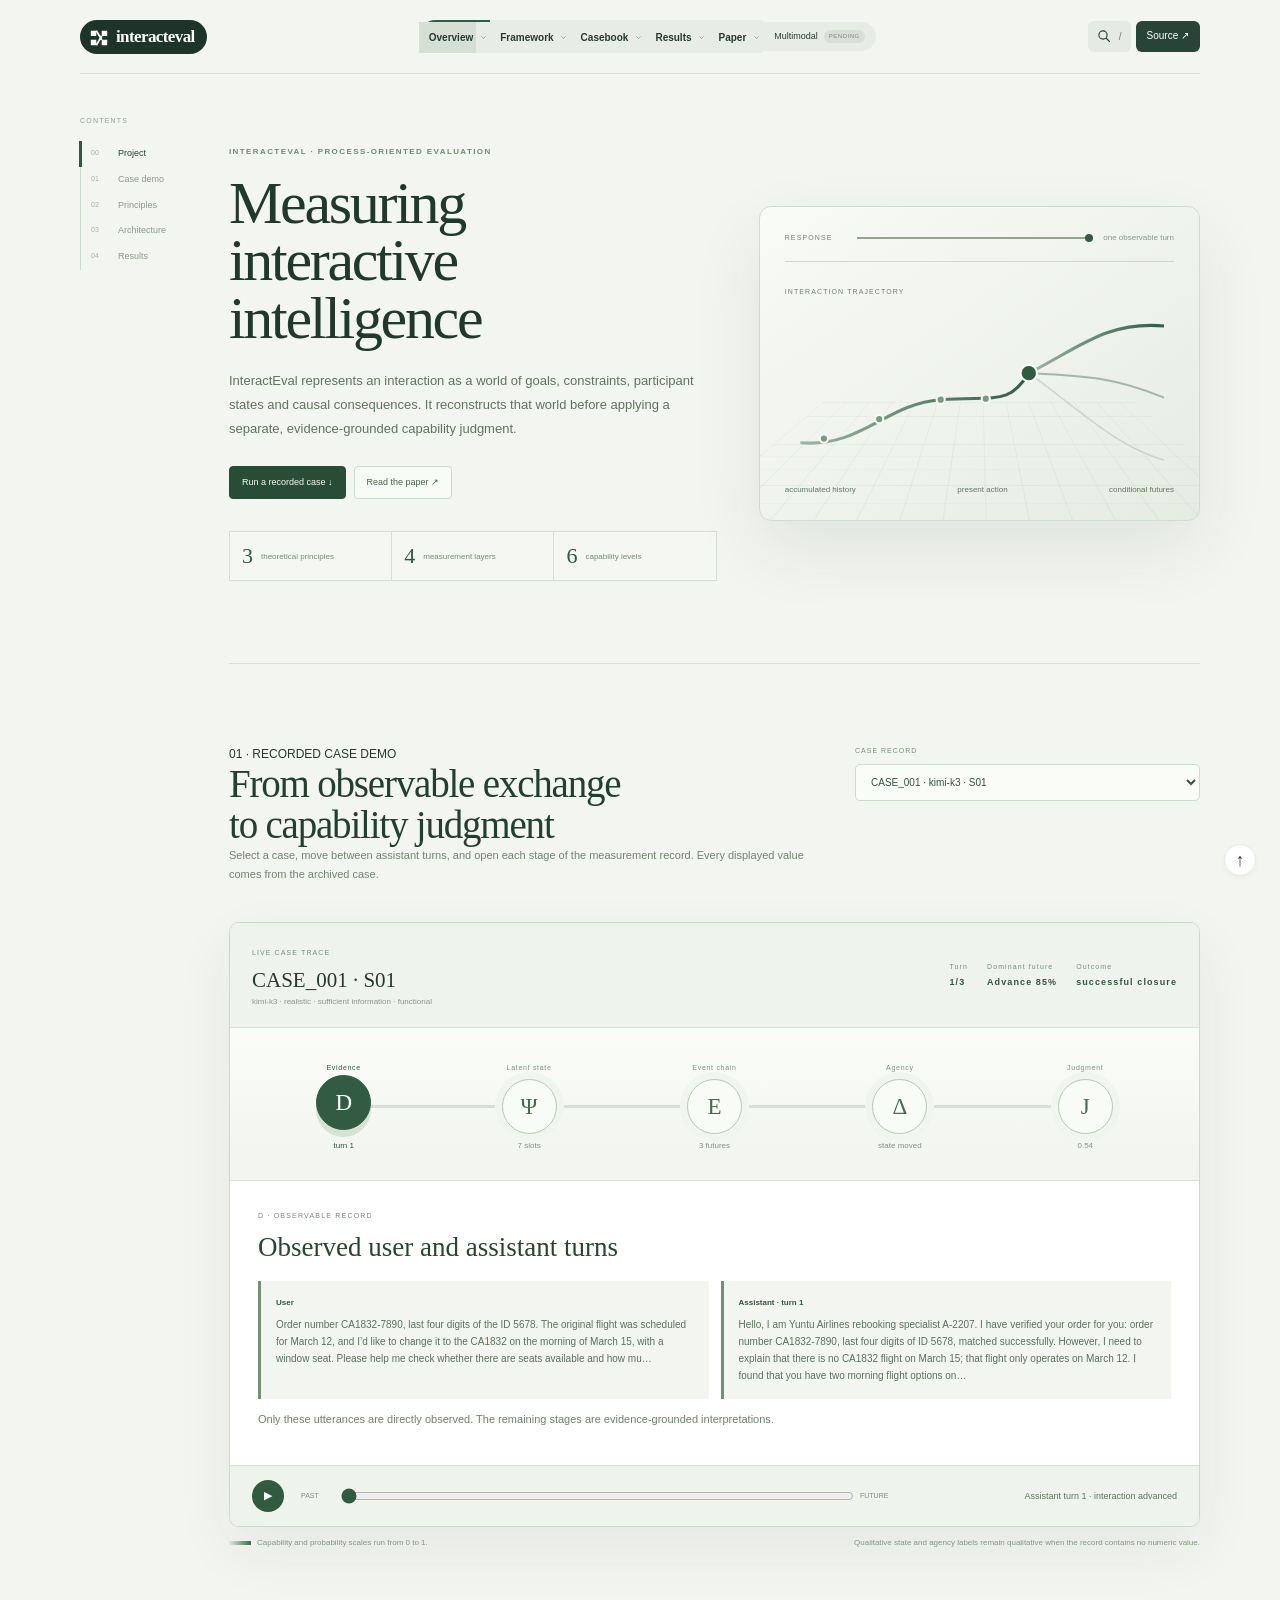
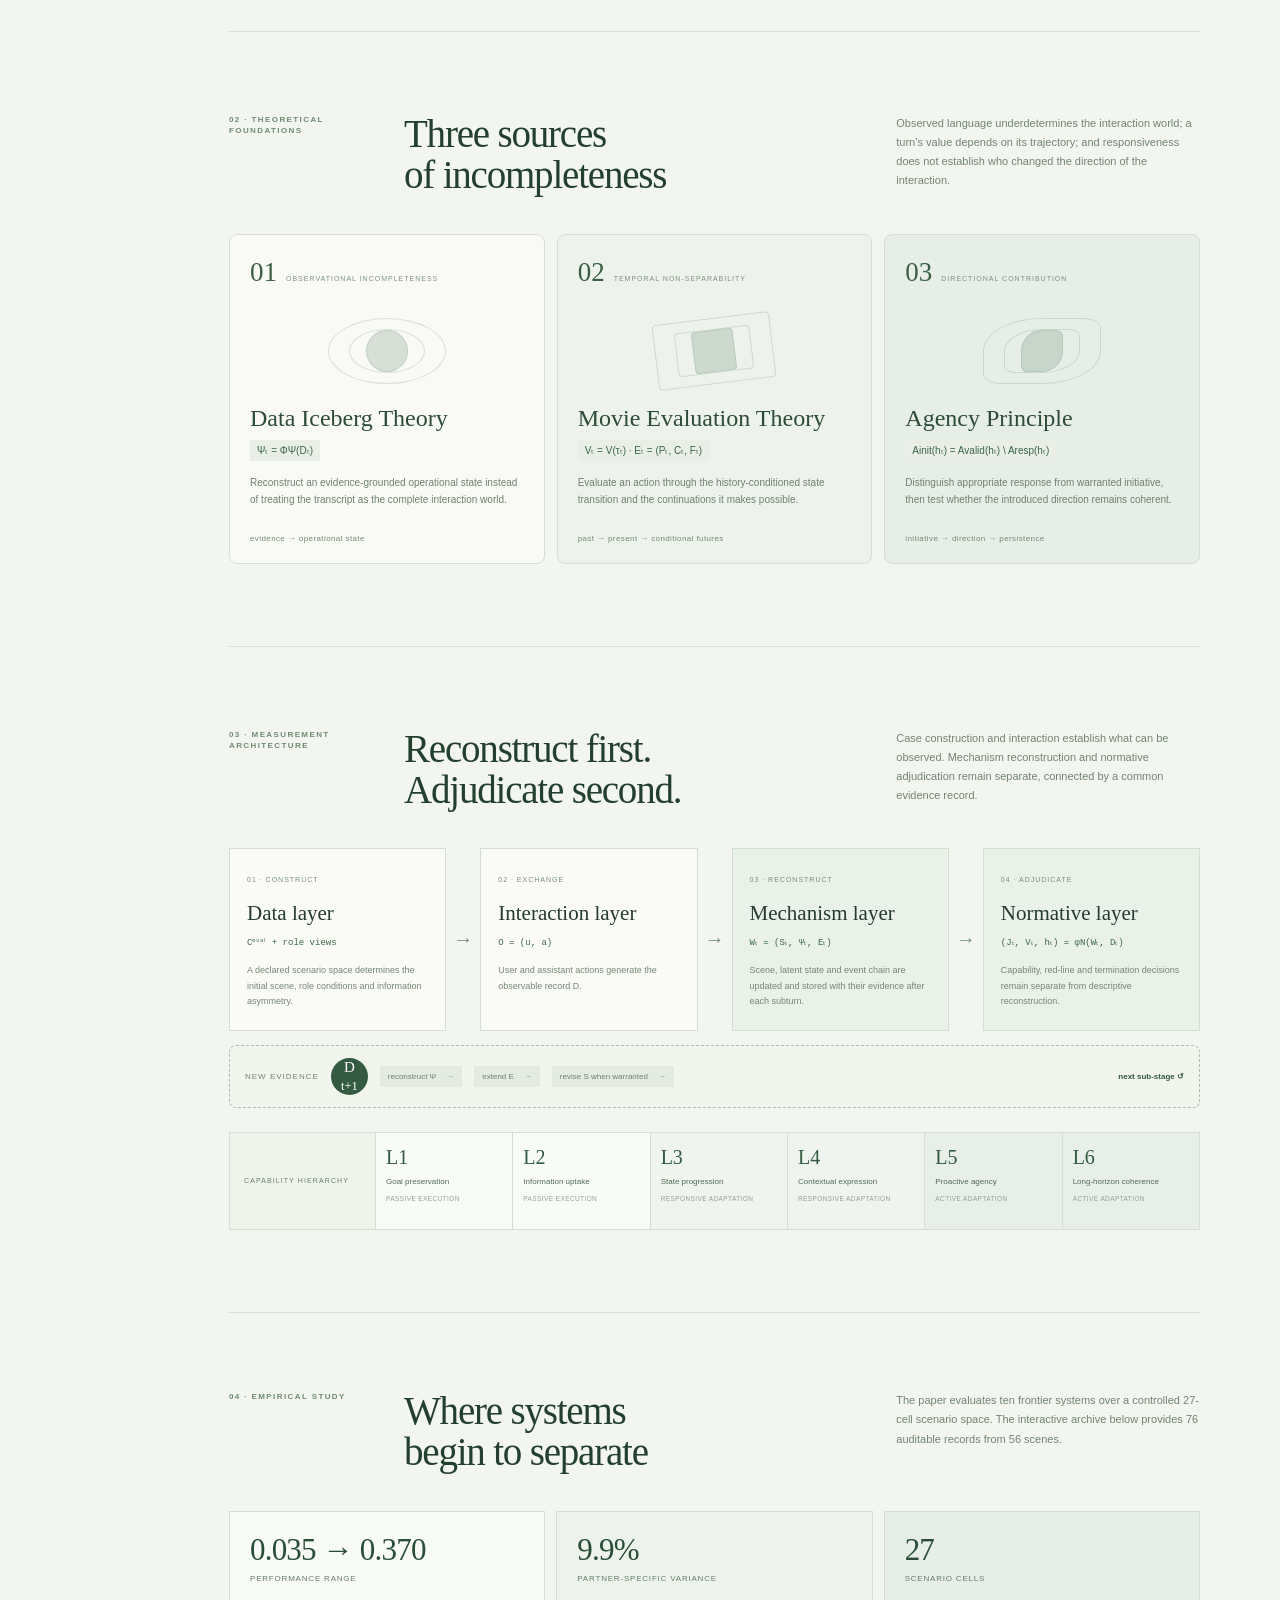
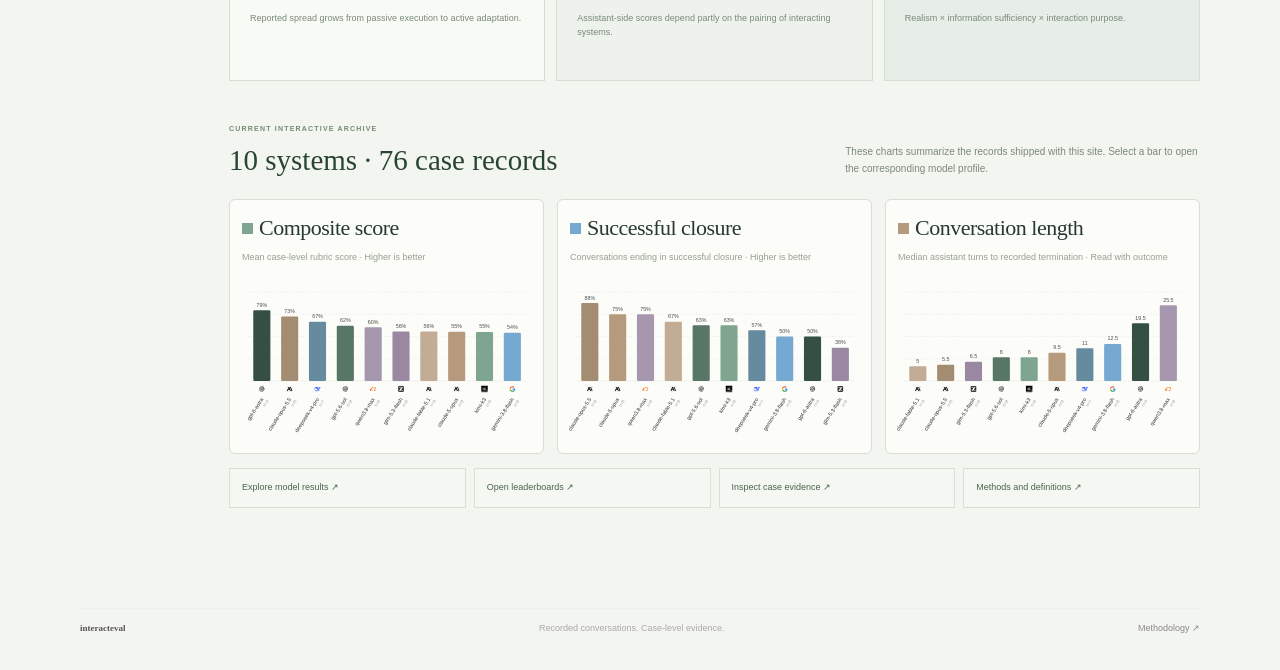
==== commit 10dd1320: "feat(site): align home and navigation with paper" ====
--- a/index.html
+++ b/index.html
@@ -2,13 +2,13 @@
 <html lang="en">
 <head>
 <meta charset="utf-8"/><meta name="viewport" content="width=device-width,initial-scale=1"/>
-<meta name="description" content="Compare models across cognition, interaction, and scenario conditions. Explore 76 recorded conversations and six capability dimensions."/>
+<meta name="description" content="InteractEval measures interactive intelligence through evidence-grounded world reconstruction, trajectory analysis, and a six-level capability rubric."/>
 <meta name="theme-color" content="#ffffff"/>
-<link rel="icon" href="./assets/favicon.svg" type="image/svg+xml"/><link rel="stylesheet" href="./dashboard.css?v=interacteval-v3-3722b5f9"/><link rel="stylesheet" href="./narrative.css?v=interacteval-narrative-v1"/>
-<title>interacteval · Cognition & Interaction</title>
+<link rel="icon" href="./assets/favicon.svg" type="image/svg+xml"/><link rel="stylesheet" href="./dashboard.css?v=interacteval-v3-3722b5f9"/><link rel="stylesheet" href="./narrative.css?v=interacteval-project-v2"/>
+<title>InteractEval · Measuring Interactive Intelligence</title>
 </head>
 <body>
-<a class="skip-link" href="#main">Skip to evaluations</a>
+<a class="skip-link" href="#main">Skip to project content</a>
 <header class="masthead">
 <a class="wordmark" href="#models" aria-label="interacteval home"><svg viewBox="0 0 22 22" aria-hidden="true"><path d="M2 4h6v6H2zm12 0h6v6h-6zM2 14h6v6H2zm12 0h6v6h-6z" fill="currentColor"/><path d="m8 4 6 10m-6 6 6-10" stroke="currentColor" stroke-width="2"/></svg><span>interacteval</span></a>
 <nav class="primary-nav" aria-label="Main navigation"><a href="#models" data-route="models">Models</a><a href="#agents" data-route="agents">Agents</a><a href="#multimodal" data-route="multimodal">Image, Speech, Video <sup>Pending</sup></a><a href="#architecture" data-route="architecture">Architecture & Cases</a><a href="#leaderboards" data-route="leaderboards">Leaderboards</a><a href="./research.html">Research</a><a href="#trends" data-route="trends">Cognition & Interaction</a></nav>
@@ -19,8 +19,8 @@
 <dialog id="detail-dialog" class="detail-dialog" aria-labelledby="detail-title"><div class="dialog-bar"><span id="dialog-kicker">EVALUATION DETAIL</span><button class="icon-button close-dialog" type="button" aria-label="Close detail">✕</button></div><div id="detail-body"></div></dialog>
 <dialog id="search-dialog" class="search-dialog" aria-labelledby="search-title"><div class="search-dialog-head"><svg viewBox="0 0 20 20" aria-hidden="true"><circle cx="8" cy="8" r="5.5"/><path d="m12 12 5 5"/></svg><label class="sr-only" id="search-title" for="global-search">Search models and cases</label><input id="global-search" type="search" placeholder="Search models, scenarios, or case IDs…" autocomplete="off"/><button class="icon-button close-search" aria-label="Close search">Esc</button></div><div id="search-results"></div></dialog>
 <div id="toast" role="status" aria-live="polite"></div><button class="back-top" type="button" aria-label="Back to top">↑</button>
-<script src="./navigation.js?v=interacteval-narrative-v1" defer></script>
+<script src="./navigation.js?v=interacteval-project-v2" defer></script>
 <script src="./case-record.js?v=interacteval-v3-3722b5f9" defer></script>
-<script src="./dashboard-home.js?v=interacteval-narrative-v2" defer></script>
-<script src="./dashboard.js?v=interacteval-narrative-v2" defer></script>
+<script src="./dashboard-home.js?v=interacteval-project-v3" defer></script>
+<script src="./dashboard.js?v=interacteval-project-v3" defer></script>
 </body></html>
--- a/narrative.css
+++ b/narrative.css
@@ -5,3 +5,13 @@
 @media(max-width:1100px){.narrative-layout{grid-template-columns:94px minmax(0,1fr);gap:22px}.narrative-main .home-hero{grid-template-columns:1fr;min-height:0}.response-trajectory{max-width:650px;width:100%}.story-heading{grid-template-columns:115px 1fr}.story-heading>p{grid-column:2}.architecture-flow{grid-template-columns:1fr 22px 1fr}.architecture-flow article:nth-of-type(3){margin-top:15px}.architecture-flow .architecture-arrow:nth-of-type(2){display:none}.architecture-flow article:nth-of-type(3){grid-column:1}.architecture-flow .architecture-arrow:nth-of-type(3){grid-column:2}.architecture-flow article:nth-of-type(4){grid-column:3}.trace-heading{grid-template-columns:1fr}.case-trace-select{max-width:480px}.flow-case-head{align-items:flex-start}.flow-case-facts{flex-wrap:wrap}.nav-trigger>a small,.nav-trends small{display:none}.nav-trigger>a span,.nav-trends span{font-size:8px}}
 @media(max-width:700px){.narrative-layout{display:block}.reading-map{position:sticky;top:101px;display:flex;gap:4px;overflow:auto;margin:0 -15px;padding:8px 15px;background:#f3f5f0ee;backdrop-filter:blur(8px)}.reading-map>span{display:none}.reading-map button{flex:none;display:flex;gap:5px;width:auto;padding:6px 9px;border:1px solid #d6e0d2;border-radius:20px;background:#f7f9f4;font-size:8px}.reading-map button:before{display:none}.reading-map button.active{background:#315840;color:#fff}.reading-map button.active b{color:#dfe9dd}.narrative-main .home-hero{padding:45px 0 52px}.narrative-main .home-hero h1{font-size:43px;letter-spacing:-1.6px}.narrative-main .home-hero>div>p{font-size:11px}.response-trajectory{min-height:260px;padding:18px}.interaction-path svg{height:150px}.theory-section,.measurement-section,.trace-section{padding:55px 0}.story-heading{display:block;margin-bottom:25px}.story-heading h2{margin:13px 0 15px;font-size:34px}.principle-grid{grid-template-columns:1fr}.principle-card{min-height:285px}.principle-orbit{height:65px;margin:15px 0}.architecture-flow{display:grid;grid-template-columns:1fr;gap:8px}.architecture-flow article,.architecture-flow article:nth-of-type(3),.architecture-flow article:nth-of-type(4){grid-column:auto;margin:0}.architecture-arrow{transform:rotate(90deg)}.architecture-flow .architecture-arrow:nth-of-type(2){display:block}.architecture-loop{flex-wrap:wrap}.architecture-loop strong{width:100%;margin:0;text-align:right}.trace-heading{display:grid}.flow-case-head{display:grid}.flow-case-facts{display:grid;grid-template-columns:repeat(3,1fr);gap:8px}.flow-stage{grid-template-columns:repeat(5,75px);overflow-x:auto;padding:32px 20px 25px}.flow-track{left:55px;right:auto;width:330px}.flow-detail{min-height:360px;padding:20px}.flow-quotes{grid-template-columns:1fr}.future-paths>div,.judgment-levels>div{grid-template-columns:85px 1fr 35px}.agency-readout{grid-template-columns:1fr}.flow-controls{grid-template-columns:34px 1fr}.flow-controls output{grid-column:1/-1;text-align:left}.scale-note{display:grid}.results-intro{padding-top:55px}.nav-trigger>a span,.nav-trends span{font-size:8px}.nav-trends{padding:6px 8px!important}}
 @media(prefers-reduced-motion:reduce){.principle-orbit i,.flow-track i{animation:none}}
+
+/* Paper-led project navigation and concise home overview */
+.nav-item[data-nav-item=overview]{--nav-accent:#315b43}.nav-item[data-nav-item=framework]{--nav-accent:#557868}.nav-item[data-nav-item=casebook]{--nav-accent:#6f8672}.nav-item[data-nav-item=results]{--nav-accent:#6f667d}.nav-item[data-nav-item=paper]{--nav-accent:#8b745f}.nav-item .nav-trigger{border-top:2px solid transparent}.nav-item.open .nav-trigger,.nav-item .nav-trigger:has(>a.active){border-top-color:var(--nav-accent)}.nav-trigger>a{display:flex!important;flex-direction:row!important;align-items:center!important;justify-content:center;min-height:31px;line-height:1.1}.nav-trigger>a span{font-size:10px!important;font-weight:600}.nav-utility{display:flex!important;align-items:center;gap:6px;padding:8px 11px!important;border-radius:0 20px 20px 0!important;background:#e7ece5!important;font-size:9px!important}.nav-utility small{padding:2px 5px;border-radius:8px;background:#d8dfd4;color:#7b8879;font-size:6px;letter-spacing:.5px;text-transform:uppercase}.nav-utility:hover,.nav-utility.active{background:#d5dfd3!important}.nav-menu-label{font-size:20px}.nav-menu-links>p{max-width:220px;font-size:9.5px}.nav-menu a{font-size:11px}
+.narrative-main .home-hero{min-height:540px}.narrative-main .home-hero h1{font-size:60px;line-height:.96}.project-facts{display:grid;grid-template-columns:repeat(3,1fr);gap:1px;max-width:540px;margin-top:32px;border:1px solid #d5dfd2;background:#d5dfd2}.project-facts span{display:flex;align-items:center;gap:8px;padding:11px 12px;background:#f5f8f2;color:#788975;font-size:8px}.project-facts b{color:#31573f;font:22px var(--serif)}
+.capability-chain{display:grid;grid-template-columns:145px repeat(6,minmax(0,1fr));gap:1px;margin-top:24px;border:1px solid #d4dfd1;background:#d4dfd1}.capability-chain>span{display:flex;align-items:center;padding:14px;color:#6d826e;background:#eef3eb;font-size:7px;letter-spacing:1.1px}.capability-chain>div{display:grid;align-content:start;min-height:96px;padding:13px 10px;background:#f9fbf7}.capability-chain b{font:20px var(--serif);color:#315a40}.capability-chain em{margin-top:8px;color:#526b56;font-size:8px;font-style:normal;line-height:1.35}.capability-chain small{margin-top:7px;color:#94a091;font-size:6.5px;line-height:1.25;text-transform:uppercase;letter-spacing:.4px}.capability-chain>div:nth-of-type(3),.capability-chain>div:nth-of-type(4){background:#f0f4ee}.capability-chain>div:nth-of-type(5),.capability-chain>div:nth-of-type(6){background:#e8efe8}
+.results-intro{padding:78px 0 38px;border-bottom:0}.study-findings{display:grid;grid-template-columns:repeat(3,1fr);gap:11px}.study-findings article{min-height:170px;padding:20px;border:1px solid #d4dfd1;background:#f8faf6}.study-findings article:nth-child(2){background:#edf3ec}.study-findings article:nth-child(3){background:#e7eee8}.study-findings strong{display:block;color:#294d37;font:31px var(--serif);letter-spacing:-.8px}.study-findings span{display:block;margin-top:5px;color:#667d68;font-size:8px;letter-spacing:.8px;text-transform:uppercase}.study-findings p{margin:26px 0 0;color:#7a8a78;font-size:9px;line-height:1.65}.archive-heading{display:grid;grid-template-columns:1fr minmax(260px,.6fr);gap:25px;align-items:end;margin:0 0 22px}.archive-heading span{color:#748b73;font-size:7px;font-weight:700;letter-spacing:1.2px}.archive-heading h2{margin:8px 0 0;color:#294532;font:29px var(--serif)}.archive-heading p{margin:0;color:#7a8a78;font-size:10px;line-height:1.7}.result-actions{display:grid;grid-template-columns:repeat(4,1fr);gap:8px;margin-top:14px}.result-actions a{padding:12px;border:1px solid #d5dfd2;background:#f5f8f2;color:#49644d;font-size:9px}.result-actions a:hover{background:#e8efe5}.narrative-main .home-overview{padding-bottom:70px;margin-bottom:0}
+@media(max-width:1100px){.capability-chain{grid-template-columns:repeat(3,1fr)}.capability-chain>span{grid-column:1/-1}.result-actions{grid-template-columns:1fr 1fr}.nav-trigger>a span{font-size:9px!important}.nav-utility{font-size:8px!important}}
+@media(max-width:700px){.narrative-main .home-hero h1{font-size:45px}.project-facts{grid-template-columns:1fr}.project-facts span{padding:8px 10px}.capability-chain{grid-template-columns:1fr 1fr}.study-findings{grid-template-columns:1fr}.study-findings article{min-height:135px}.archive-heading{grid-template-columns:1fr}.result-actions{grid-template-columns:1fr}.nav-utility{border-radius:4px!important}.nav-utility small{display:none}.narrative-main .home-overview{padding-bottom:45px}}
+.scenario-facets{display:grid;grid-template-columns:repeat(3,1fr) 190px;gap:8px;margin-top:24px}.scenario-facets article,.scenario-facets>strong{padding:18px;border:1px solid #d4dfd1;background:#f6f9f3}.scenario-facets article>span{color:#768c75;font-size:7px;letter-spacing:.9px}.scenario-facets h3{margin:13px 0 7px;font:20px var(--serif);color:#2f5039}.scenario-facets p{margin:0;color:#788978;font-size:9px;line-height:1.6}.scenario-facets>strong{display:grid;place-content:center;background:#315a41;color:#eaf1e7;font:14px/1.6 var(--sans);text-align:center}.scenario-facets>strong b{font:25px var(--serif)}
+@media(max-width:900px){.scenario-facets{grid-template-columns:1fr 1fr}.scenario-facets>strong{min-height:120px}}@media(max-width:560px){.scenario-facets{grid-template-columns:1fr}}
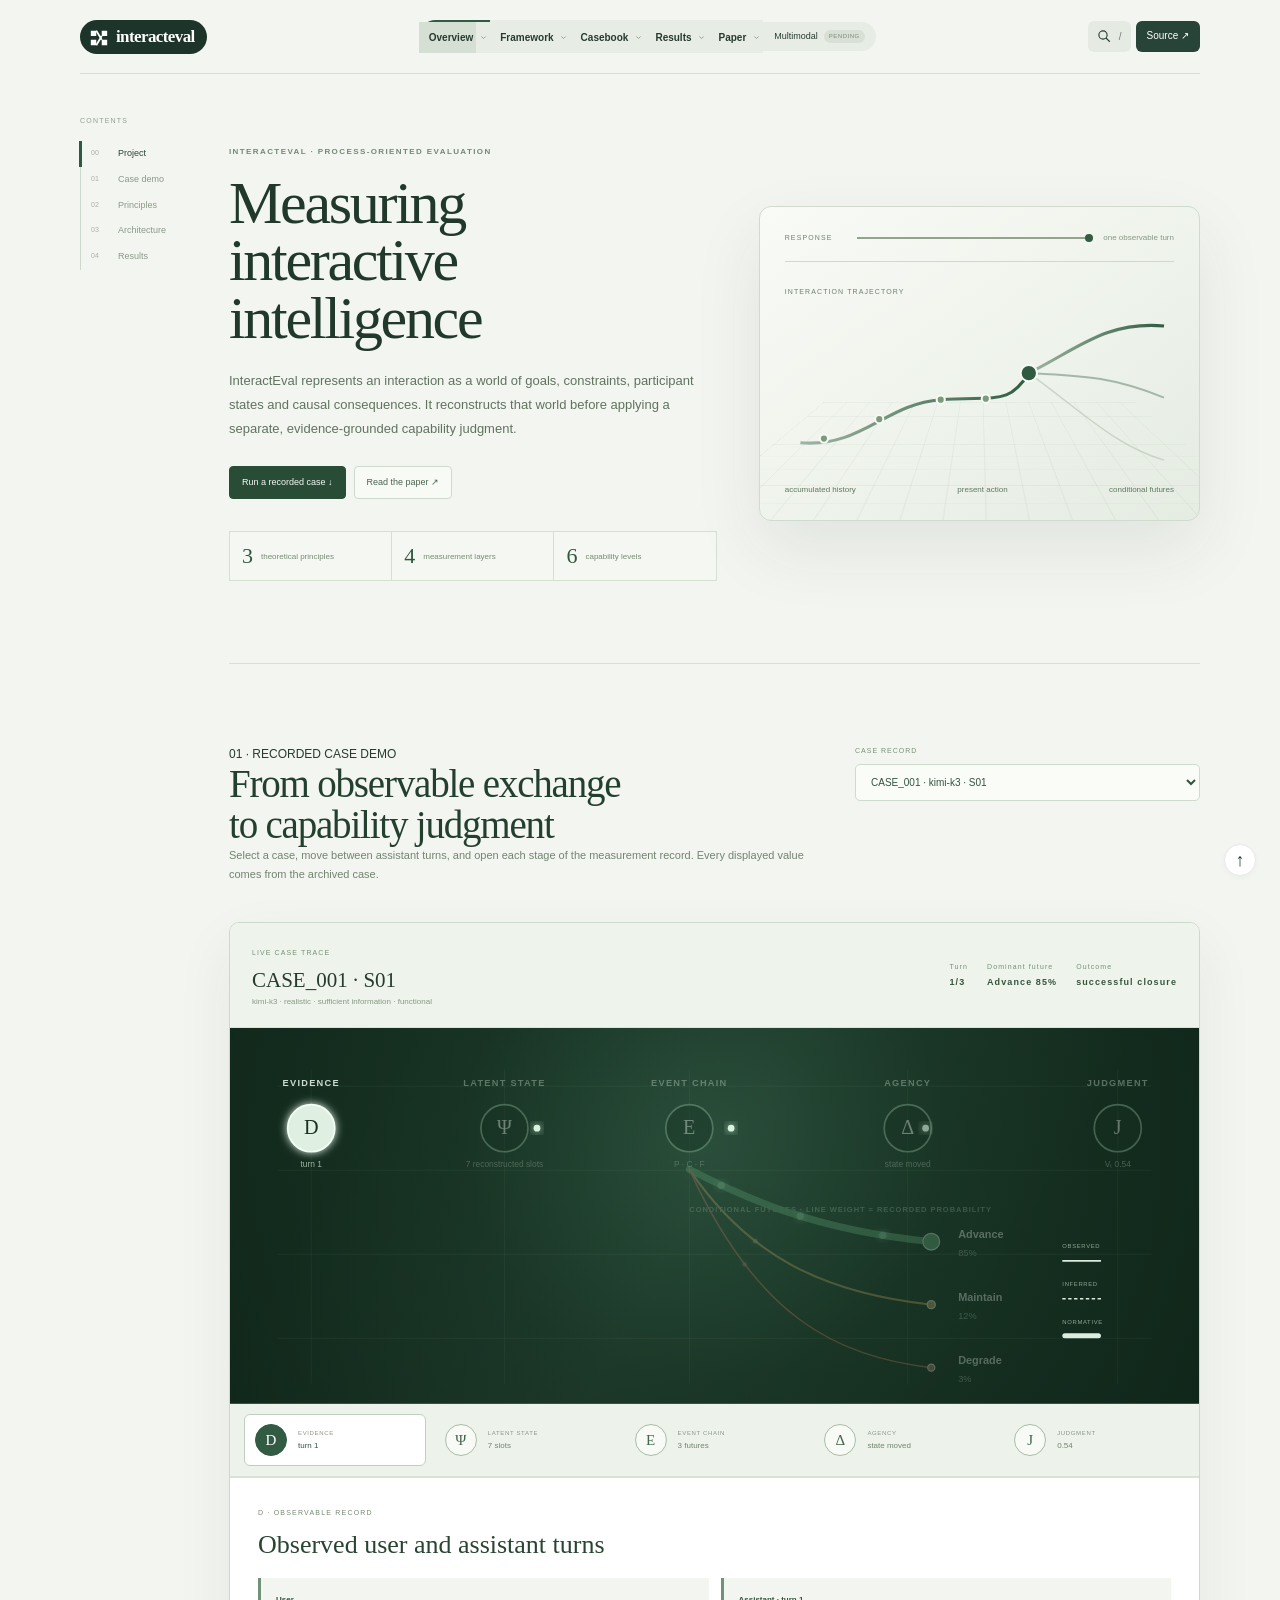
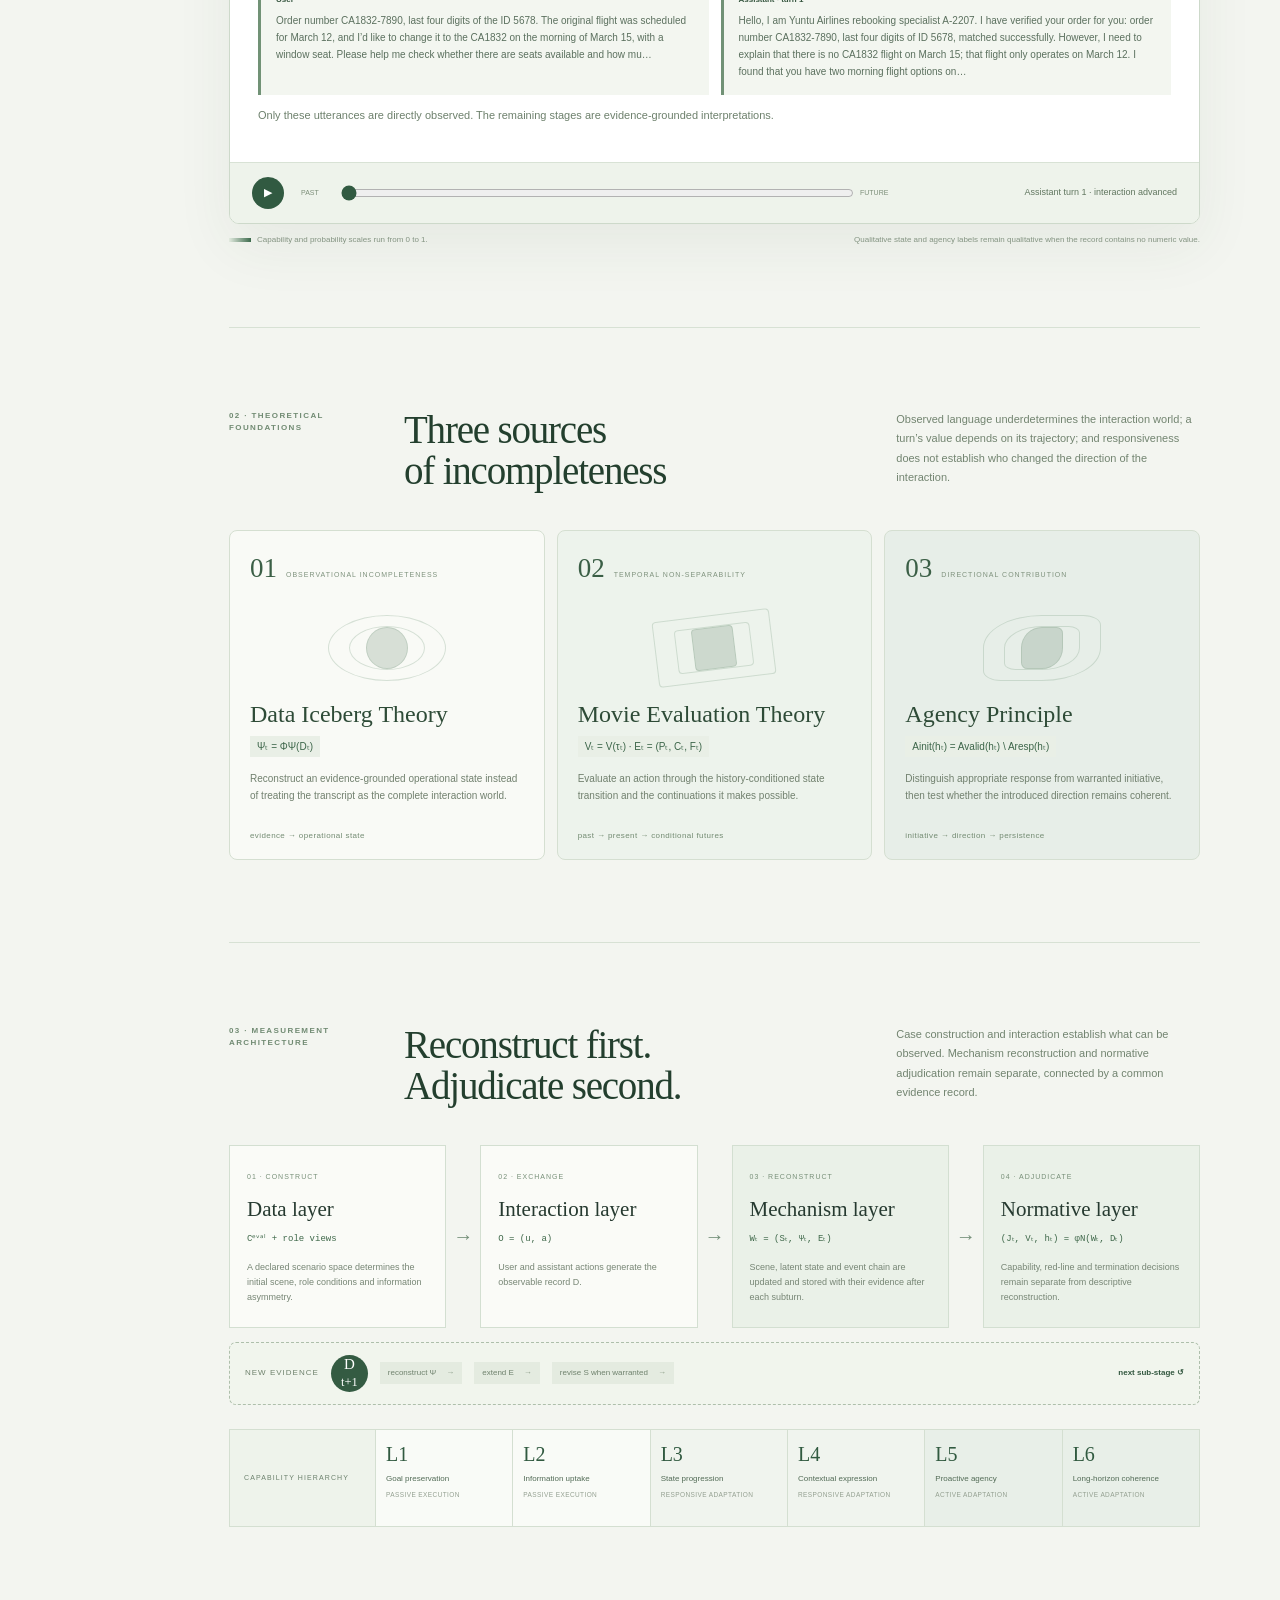
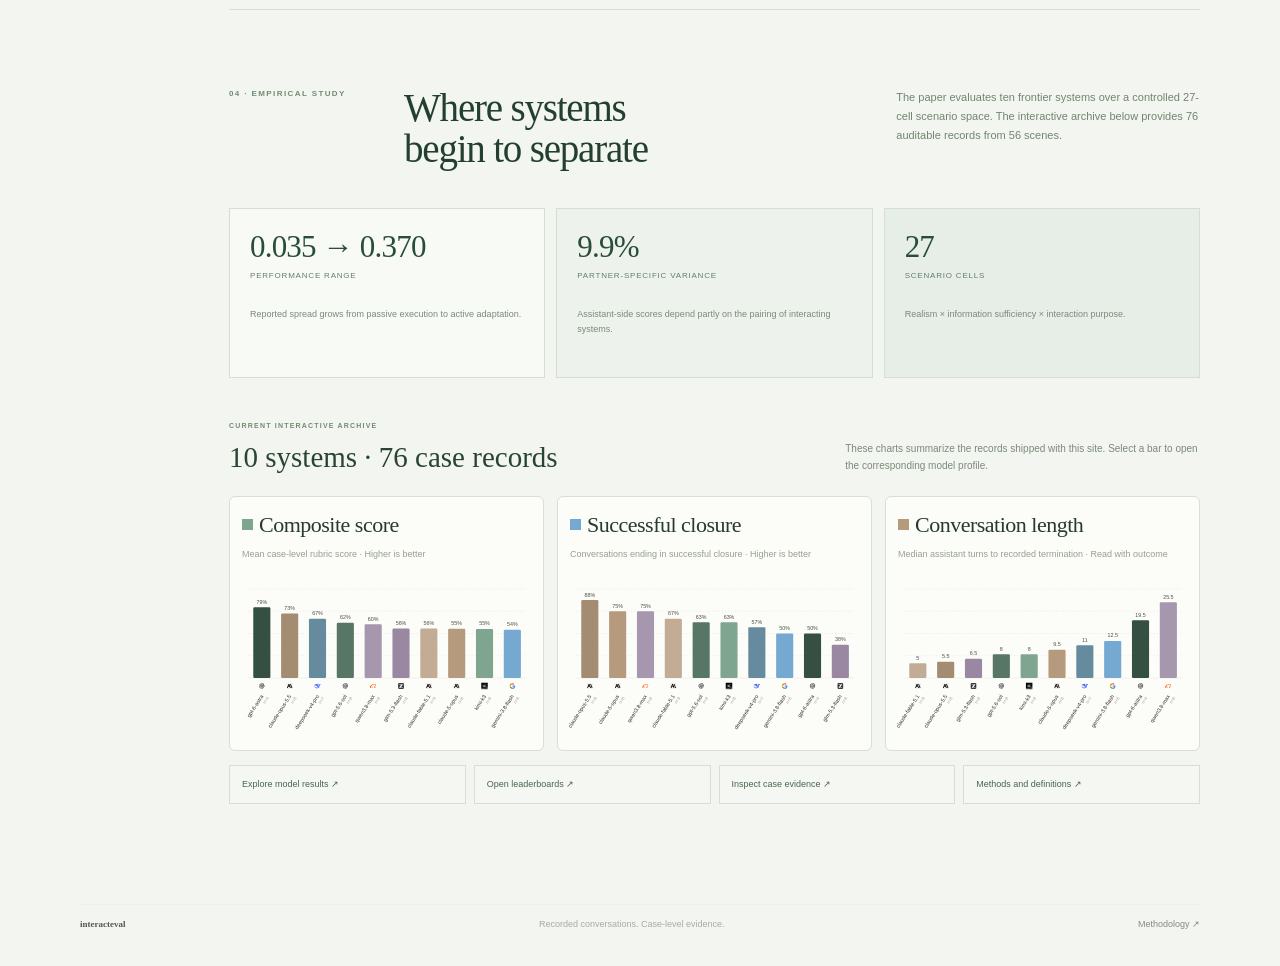
==== commit 2d275a0f: "feat(site): add evidence trajectory data flow" ====
--- a/index.html
+++ b/index.html
@@ -4,7 +4,7 @@
 <meta charset="utf-8"/><meta name="viewport" content="width=device-width,initial-scale=1"/>
 <meta name="description" content="InteractEval measures interactive intelligence through evidence-grounded world reconstruction, trajectory analysis, and a six-level capability rubric."/>
 <meta name="theme-color" content="#ffffff"/>
-<link rel="icon" href="./assets/favicon.svg" type="image/svg+xml"/><link rel="stylesheet" href="./dashboard.css?v=interacteval-v3-3722b5f9"/><link rel="stylesheet" href="./narrative.css?v=interacteval-project-v2"/>
+<link rel="icon" href="./assets/favicon.svg" type="image/svg+xml"/><link rel="stylesheet" href="./dashboard.css?v=interacteval-v3-3722b5f9"/><link rel="stylesheet" href="./narrative.css?v=interacteval-flow-v1"/>
 <title>InteractEval · Measuring Interactive Intelligence</title>
 </head>
 <body>
@@ -21,6 +21,6 @@
 <div id="toast" role="status" aria-live="polite"></div><button class="back-top" type="button" aria-label="Back to top">↑</button>
 <script src="./navigation.js?v=interacteval-project-v2" defer></script>
 <script src="./case-record.js?v=interacteval-v3-3722b5f9" defer></script>
-<script src="./dashboard-home.js?v=interacteval-project-v3" defer></script>
+<script src="./dashboard-home.js?v=interacteval-flow-v1" defer></script>
 <script src="./dashboard.js?v=interacteval-project-v3" defer></script>
 </body></html>
--- a/narrative.css
+++ b/narrative.css
@@ -4,7 +4,12 @@
 .architecture-flow{display:grid;grid-template-columns:1fr 34px 1fr 34px 1fr 34px 1fr;align-items:stretch;gap:0}.architecture-flow article{position:relative;min-width:0;padding:21px 17px;border:1px solid #d3dfd1;background:#fafbf7}.architecture-flow article:nth-of-type(3),.architecture-flow article:nth-of-type(4){background:#eaf1e8}.architecture-flow article>span{font-size:7px;color:#789079;letter-spacing:1px}.architecture-flow h3{margin:13px 0 7px;font:21px var(--serif)}.architecture-flow code{color:#3f684a;font-size:9px}.architecture-flow p{margin:13px 0 0;color:#778675;font-size:9px;line-height:1.7}.architecture-arrow{align-self:center;text-align:center;color:#75907a;font:20px var(--serif);font-style:normal}.architecture-loop{display:flex;align-items:center;gap:12px;margin-top:14px;padding:12px 15px;border:1px dashed #aebfab;border-radius:7px;background:#f1f5ed;color:#6f826d;font-size:8px}.architecture-loop>span{letter-spacing:1px}.architecture-loop>b{display:grid;place-items:center;width:37px;height:37px;border-radius:50%;background:#345b42;color:#fff;font:15px var(--serif)}.architecture-loop i{position:relative;padding:5px 8px;background:#e4ebe0;font-style:normal}.architecture-loop i:after{margin-left:10px;content:'→';color:#8b9d88}.architecture-loop strong{margin-left:auto;color:#31563e;font-weight:600}.trace-heading{grid-template-columns:1fr 345px}.trace-heading>div>p{max-width:620px}.case-trace-select{display:grid;gap:7px;color:#799077;font-size:7px;letter-spacing:1px}.case-trace-select select{width:100%;padding:11px;border:1px solid #cfdbcc;border-radius:5px;background:#fafcf8;color:#34533d;font-size:10px;letter-spacing:0}.interaction-lab{border:1px solid #cdd9ca;border-radius:10px;background:#f9fbf7;box-shadow:0 22px 60px #2b4b3211;overflow:hidden}.flow-loading{display:grid;place-items:center;min-height:420px;color:#738672}.flow-case-head{display:flex;justify-content:space-between;gap:25px;padding:20px 22px;border-bottom:1px solid #d9e2d6;background:#eef4eb}.flow-case-head>div>span{font-size:7px;color:#769078;letter-spacing:1.1px}.flow-case-head h3{margin:7px 0 3px;font:21px var(--serif)}.flow-case-head p{margin:0;color:#899886;font-size:8px}.flow-case-facts{display:flex;align-items:center;gap:19px}.flow-case-facts span{font-size:7px;color:#81917f}.flow-case-facts b{display:block;margin-top:4px;color:#36543d;font-size:9px}.flow-stage{position:relative;display:grid;grid-template-columns:repeat(5,1fr);gap:14px;padding:35px 28px 28px;background:linear-gradient(180deg,#fbfcf8,#f1f5ee)}.flow-track{position:absolute;left:10%;right:10%;top:77px;height:3px;background:#d5dfd2;overflow:hidden}.flow-track i{position:absolute;top:-2px;width:19px;height:7px;border-radius:6px;background:#638a70;opacity:.7;animation:flow-packet 4.2s linear infinite}.flow-track i:nth-child(2){animation-delay:1.35s}.flow-track i:nth-child(3){animation-delay:2.7s}@keyframes flow-packet{from{left:-5%}to{left:105%}}.flow-node{position:relative;z-index:2;display:grid;justify-items:center;gap:6px;padding:0;border:0;background:transparent;color:#839181}.flow-node small{font-size:7px;letter-spacing:.7px}.flow-node strong{display:grid;place-items:center;width:55px;height:55px;border:1px solid #b8c8b5;border-radius:50%;background:#f9fbf6;color:#496951;font:23px var(--serif);box-shadow:0 0 0 7px #f0f5ed;transition:.2s}.flow-node span{font-size:8px}.flow-node:hover strong,.flow-node.active strong{transform:translateY(-4px);border-color:#315b42;background:#315b42;color:#fff;box-shadow:0 7px 0 #d6e2d3}.flow-node.active{color:#31573e}.flow-detail{min-height:280px;padding:25px 28px;border-top:1px solid #d8e2d5;background:#fff}.flow-detail-kicker{font-size:7px;letter-spacing:1.2px;color:#748b73}.flow-detail h4{margin:9px 0 18px;font:27px var(--serif);color:#294532}.flow-detail>p{max-width:850px;color:#6d806c;font-size:11px;line-height:1.75}.flow-detail>small{display:block;margin-top:11px;color:#94a093;font-size:8px}.flow-quotes{display:grid;grid-template-columns:1fr 1fr;gap:12px}.flow-quotes blockquote{margin:0;padding:15px;border-left:3px solid #719276;background:#f3f6f0;color:#5b705e;font-size:10px;line-height:1.7}.flow-quotes blockquote b{display:block;margin-bottom:6px;color:#34543d;font-size:8px}.latent-slots{display:flex;flex-wrap:wrap;gap:7px;margin-bottom:17px}.latent-slots span{padding:7px 9px;border:1px solid #d4dfd1;border-radius:4px;background:#f2f6ef;color:#5f745e;font-size:9px}.latent-slots b{margin-right:7px;color:#304f38;font-weight:600}.future-paths,.judgment-levels{display:grid;gap:10px;max-width:720px}.future-paths>div,.judgment-levels>div{display:grid;grid-template-columns:125px 1fr 45px;align-items:center;gap:12px;color:#647962;font-size:9px}.future-paths i,.judgment-levels i{display:block;height:7px;background:#e6ece2;border-radius:5px;overflow:hidden}.future-paths em,.judgment-levels em{display:block;height:100%;background:#648b70}.path-maintain em{background:#9b9272}.path-degrade em{background:#a97869}.future-paths b,.judgment-levels b{text-align:right;color:#31553d;font-variant-numeric:tabular-nums}.agency-readout{display:grid;grid-template-columns:180px 1fr;gap:15px;max-width:650px}.agency-readout>strong{display:grid;place-items:center;min-height:90px;background:#315a41;color:#fff;font:19px var(--serif);letter-spacing:.4px}.agency-readout>span{padding:16px;border:1px solid #d7e1d3;color:#7a8977;font-size:9px;line-height:1.7}.agency-readout b{color:#36583f;font:20px var(--serif)}.judgment-summary{display:flex;gap:10px;margin-top:20px}.judgment-summary span{padding:8px 11px;background:#edf3ea;color:#738470;font-size:8px}.judgment-summary b{margin-left:6px;color:#31543d;font-size:11px}.flow-controls{display:grid;grid-template-columns:34px 1fr 260px;align-items:center;gap:15px;padding:14px 22px;border-top:1px solid #d8e2d5;background:#eef3eb}.flow-play{display:grid;place-items:center;width:32px;height:32px;border:0;border-radius:50%;background:#315a41;color:#fff;font-size:11px}.flow-controls label{display:grid;grid-template-columns:30px 1fr 42px;align-items:center;gap:8px;color:#7c8e79;font-size:7px}.flow-controls input{width:100%;accent-color:#315a41}.flow-controls output{text-align:right;color:#60765f;font-size:9px}.scale-note{display:flex;justify-content:space-between;gap:20px;margin-top:10px;color:#849482;font-size:8px}.scale-note i{display:inline-block;width:22px;height:4px;margin-right:6px;background:linear-gradient(90deg,#e3ebe0,#3c6a4c);vertical-align:middle}.results-intro{padding:75px 0 30px}.architecture-theory .principle-card{min-height:300px}.architecture-system .architecture-flow{margin-top:25px}.section-eyebrow{margin-bottom:9px}
 @media(max-width:1100px){.narrative-layout{grid-template-columns:94px minmax(0,1fr);gap:22px}.narrative-main .home-hero{grid-template-columns:1fr;min-height:0}.response-trajectory{max-width:650px;width:100%}.story-heading{grid-template-columns:115px 1fr}.story-heading>p{grid-column:2}.architecture-flow{grid-template-columns:1fr 22px 1fr}.architecture-flow article:nth-of-type(3){margin-top:15px}.architecture-flow .architecture-arrow:nth-of-type(2){display:none}.architecture-flow article:nth-of-type(3){grid-column:1}.architecture-flow .architecture-arrow:nth-of-type(3){grid-column:2}.architecture-flow article:nth-of-type(4){grid-column:3}.trace-heading{grid-template-columns:1fr}.case-trace-select{max-width:480px}.flow-case-head{align-items:flex-start}.flow-case-facts{flex-wrap:wrap}.nav-trigger>a small,.nav-trends small{display:none}.nav-trigger>a span,.nav-trends span{font-size:8px}}
 @media(max-width:700px){.narrative-layout{display:block}.reading-map{position:sticky;top:101px;display:flex;gap:4px;overflow:auto;margin:0 -15px;padding:8px 15px;background:#f3f5f0ee;backdrop-filter:blur(8px)}.reading-map>span{display:none}.reading-map button{flex:none;display:flex;gap:5px;width:auto;padding:6px 9px;border:1px solid #d6e0d2;border-radius:20px;background:#f7f9f4;font-size:8px}.reading-map button:before{display:none}.reading-map button.active{background:#315840;color:#fff}.reading-map button.active b{color:#dfe9dd}.narrative-main .home-hero{padding:45px 0 52px}.narrative-main .home-hero h1{font-size:43px;letter-spacing:-1.6px}.narrative-main .home-hero>div>p{font-size:11px}.response-trajectory{min-height:260px;padding:18px}.interaction-path svg{height:150px}.theory-section,.measurement-section,.trace-section{padding:55px 0}.story-heading{display:block;margin-bottom:25px}.story-heading h2{margin:13px 0 15px;font-size:34px}.principle-grid{grid-template-columns:1fr}.principle-card{min-height:285px}.principle-orbit{height:65px;margin:15px 0}.architecture-flow{display:grid;grid-template-columns:1fr;gap:8px}.architecture-flow article,.architecture-flow article:nth-of-type(3),.architecture-flow article:nth-of-type(4){grid-column:auto;margin:0}.architecture-arrow{transform:rotate(90deg)}.architecture-flow .architecture-arrow:nth-of-type(2){display:block}.architecture-loop{flex-wrap:wrap}.architecture-loop strong{width:100%;margin:0;text-align:right}.trace-heading{display:grid}.flow-case-head{display:grid}.flow-case-facts{display:grid;grid-template-columns:repeat(3,1fr);gap:8px}.flow-stage{grid-template-columns:repeat(5,75px);overflow-x:auto;padding:32px 20px 25px}.flow-track{left:55px;right:auto;width:330px}.flow-detail{min-height:360px;padding:20px}.flow-quotes{grid-template-columns:1fr}.future-paths>div,.judgment-levels>div{grid-template-columns:85px 1fr 35px}.agency-readout{grid-template-columns:1fr}.flow-controls{grid-template-columns:34px 1fr}.flow-controls output{grid-column:1/-1;text-align:left}.scale-note{display:grid}.results-intro{padding-top:55px}.nav-trigger>a span,.nav-trends span{font-size:8px}.nav-trends{padding:6px 8px!important}}
-@media(prefers-reduced-motion:reduce){.principle-orbit i,.flow-track i{animation:none}}
+/* Evidence-to-judgment trajectory field */
+.trajectory-field{position:relative;padding:12px 14px 2px;border-bottom:1px solid #315642;background:radial-gradient(circle at 49% 30%,#254936 0,#173223 43%,#10261a 100%);overflow:hidden}.trajectory-field:before{position:absolute;inset:0;background:linear-gradient(120deg,transparent 15%,#8fc4a00c 48%,transparent 78%);content:'';pointer-events:none}.trajectory-field svg{position:relative;display:block;width:100%;height:auto;min-height:355px;overflow:visible}.flow-grid path{fill:none;stroke:#afc9b4;stroke-width:1;opacity:.08}.measure-spine{fill:none;stroke:url(#spine-gradient);stroke-width:4;stroke-linecap:round}.spine-particle{fill:#d8f4df;filter:url(#flow-glow)}.trajectory-stage{cursor:pointer;opacity:.38;transition:opacity .22s}.trajectory-stage circle{fill:#173122;stroke:#94b99e;stroke-width:2;transition:fill .22s,stroke .22s,filter .22s}.trajectory-stage>text:not(.stage-name):not(.stage-value){fill:#e8f3e9;font:24px var(--serif)}.trajectory-stage .stage-name{fill:#ccded0;font:700 11px var(--sans);letter-spacing:1.5px}.trajectory-stage .stage-value{fill:#9eb4a3;font:10px var(--sans)}.interaction-lab[data-stage="evidence"] .stage-evidence,.interaction-lab[data-stage="state"] .stage-state,.interaction-lab[data-stage="event"] .stage-event,.interaction-lab[data-stage="agency"] .stage-agency,.interaction-lab[data-stage="judgment"] .stage-judgment{opacity:1}.interaction-lab[data-stage="evidence"] .stage-evidence circle,.interaction-lab[data-stage="state"] .stage-state circle,.interaction-lab[data-stage="event"] .stage-event circle,.interaction-lab[data-stage="agency"] .stage-agency circle,.interaction-lab[data-stage="judgment"] .stage-judgment circle{fill:#dff0e3;stroke:#f2fff5;filter:url(#flow-glow)}.interaction-lab[data-stage="evidence"] .stage-evidence>text:not(.stage-name):not(.stage-value),.interaction-lab[data-stage="state"] .stage-state>text:not(.stage-name):not(.stage-value),.interaction-lab[data-stage="event"] .stage-event>text:not(.stage-name):not(.stage-value),.interaction-lab[data-stage="agency"] .stage-agency>text:not(.stage-name):not(.stage-value),.interaction-lab[data-stage="judgment"] .stage-judgment>text:not(.stage-name):not(.stage-value){fill:#173122}.future-field{opacity:.3;transition:opacity .25s}.interaction-lab[data-stage="event"] .future-field,.interaction-lab[data-stage="agency"] .future-field{opacity:1}.future-heading{fill:#8fae96;font:700 9px var(--sans);letter-spacing:1.1px}.future-branch>path{fill:none;stroke-linecap:round;opacity:.9}.future-advance>path{stroke:#69b381}.future-maintain>path{stroke:#d5ae66}.future-degrade>path{stroke:#d47e6c}.future-particle{filter:url(#flow-glow)}.particle-advance{fill:#a3ecb8}.particle-maintain{fill:#f3d798}.particle-degrade{fill:#efad9f}.future-end{stroke:#f0faf2;stroke-width:1.5;animation:future-pulse 2.2s ease-in-out infinite}.future-advance .future-end{fill:#69b381}.future-maintain .future-end{fill:#d5ae66}.future-degrade .future-end{fill:#d47e6c}.future-label{fill:#f0f7f1;font:600 13px var(--sans)}.future-value{fill:#9fb7a5;font:11px var(--sans);font-variant-numeric:tabular-nums}.flow-legend text{fill:#8fa795;font:7px var(--sans);letter-spacing:.8px}.flow-legend path{fill:none;stroke:#dcecdf;stroke-width:2}.flow-legend .inferred{stroke-dasharray:4 3}.flow-legend rect{fill:#dcecdf}@keyframes future-pulse{0%,100%{opacity:.55}50%{opacity:1}}
+.flow-stage{position:relative;display:grid;grid-template-columns:repeat(5,1fr);gap:8px;padding:10px 14px;border-bottom:1px solid #d8e2d5;background:#edf3eb}.flow-node{position:relative;z-index:2;display:grid;grid-template-columns:34px 1fr;align-items:center;justify-items:start;gap:9px;min-width:0;padding:9px 10px;border:1px solid transparent;border-radius:6px;background:transparent;color:#728370;text-align:left;transition:background .18s,border-color .18s,color .18s}.flow-node strong{display:grid;place-items:center;width:32px;height:32px;border:1px solid #a9bca8;border-radius:50%;background:#f7faf5;color:#45664e;font:15px var(--serif);box-shadow:none;transition:.18s}.flow-node span{display:block;min-width:0;color:inherit;font-size:8px;white-space:nowrap;overflow:hidden;text-overflow:ellipsis}.flow-node small{display:block;margin-bottom:3px;color:#879686;font-size:6px;letter-spacing:.65px;text-transform:uppercase}.flow-node:hover,.flow-node.active{border-color:#bed0bd;background:#fff;color:#2f563d}.flow-node:hover strong,.flow-node.active strong{transform:none;border-color:#315b42;background:#315b42;color:#fff;box-shadow:none}.flow-detail{min-height:265px}.flow-detail h4{font-size:26px}
+@media(max-width:900px){.trajectory-field{overflow-x:auto}.trajectory-field svg{width:880px;max-width:none}.flow-stage{grid-template-columns:repeat(5,150px);overflow-x:auto}.flow-node{min-width:145px}}
+@media(max-width:700px){.trajectory-field{padding:5px 8px}.trajectory-field svg{width:760px;min-height:290px}.flow-stage{padding:8px}.flow-detail{min-height:360px}.flow-node{grid-template-columns:30px 1fr;padding:7px}.flow-node strong{width:29px;height:29px}.flow-node span{font-size:8px}}
+@media(prefers-reduced-motion:reduce){.principle-orbit i,.flow-track i,.future-end{animation:none}.spine-particle,.future-particle{display:none}}
 
 /* Paper-led project navigation and concise home overview */
 .nav-item[data-nav-item=overview]{--nav-accent:#315b43}.nav-item[data-nav-item=framework]{--nav-accent:#557868}.nav-item[data-nav-item=casebook]{--nav-accent:#6f8672}.nav-item[data-nav-item=results]{--nav-accent:#6f667d}.nav-item[data-nav-item=paper]{--nav-accent:#8b745f}.nav-item .nav-trigger{border-top:2px solid transparent}.nav-item.open .nav-trigger,.nav-item .nav-trigger:has(>a.active){border-top-color:var(--nav-accent)}.nav-trigger>a{display:flex!important;flex-direction:row!important;align-items:center!important;justify-content:center;min-height:31px;line-height:1.1}.nav-trigger>a span{font-size:10px!important;font-weight:600}.nav-utility{display:flex!important;align-items:center;gap:6px;padding:8px 11px!important;border-radius:0 20px 20px 0!important;background:#e7ece5!important;font-size:9px!important}.nav-utility small{padding:2px 5px;border-radius:8px;background:#d8dfd4;color:#7b8879;font-size:6px;letter-spacing:.5px;text-transform:uppercase}.nav-utility:hover,.nav-utility.active{background:#d5dfd3!important}.nav-menu-label{font-size:20px}.nav-menu-links>p{max-width:220px;font-size:9.5px}.nav-menu a{font-size:11px}
@@ -15,3 +20,4 @@
 @media(max-width:700px){.narrative-main .home-hero h1{font-size:45px}.project-facts{grid-template-columns:1fr}.project-facts span{padding:8px 10px}.capability-chain{grid-template-columns:1fr 1fr}.study-findings{grid-template-columns:1fr}.study-findings article{min-height:135px}.archive-heading{grid-template-columns:1fr}.result-actions{grid-template-columns:1fr}.nav-utility{border-radius:4px!important}.nav-utility small{display:none}.narrative-main .home-overview{padding-bottom:45px}}
 .scenario-facets{display:grid;grid-template-columns:repeat(3,1fr) 190px;gap:8px;margin-top:24px}.scenario-facets article,.scenario-facets>strong{padding:18px;border:1px solid #d4dfd1;background:#f6f9f3}.scenario-facets article>span{color:#768c75;font-size:7px;letter-spacing:.9px}.scenario-facets h3{margin:13px 0 7px;font:20px var(--serif);color:#2f5039}.scenario-facets p{margin:0;color:#788978;font-size:9px;line-height:1.6}.scenario-facets>strong{display:grid;place-content:center;background:#315a41;color:#eaf1e7;font:14px/1.6 var(--sans);text-align:center}.scenario-facets>strong b{font:25px var(--serif)}
 @media(max-width:900px){.scenario-facets{grid-template-columns:1fr 1fr}.scenario-facets>strong{min-height:120px}}@media(max-width:560px){.scenario-facets{grid-template-columns:1fr}}
+.future-branch:not(.future-advance):not(.future-maintain):not(.future-degrade)>path{stroke:#8fae96}.future-branch:not(.future-advance):not(.future-maintain):not(.future-degrade) .future-end{fill:#8fae96}
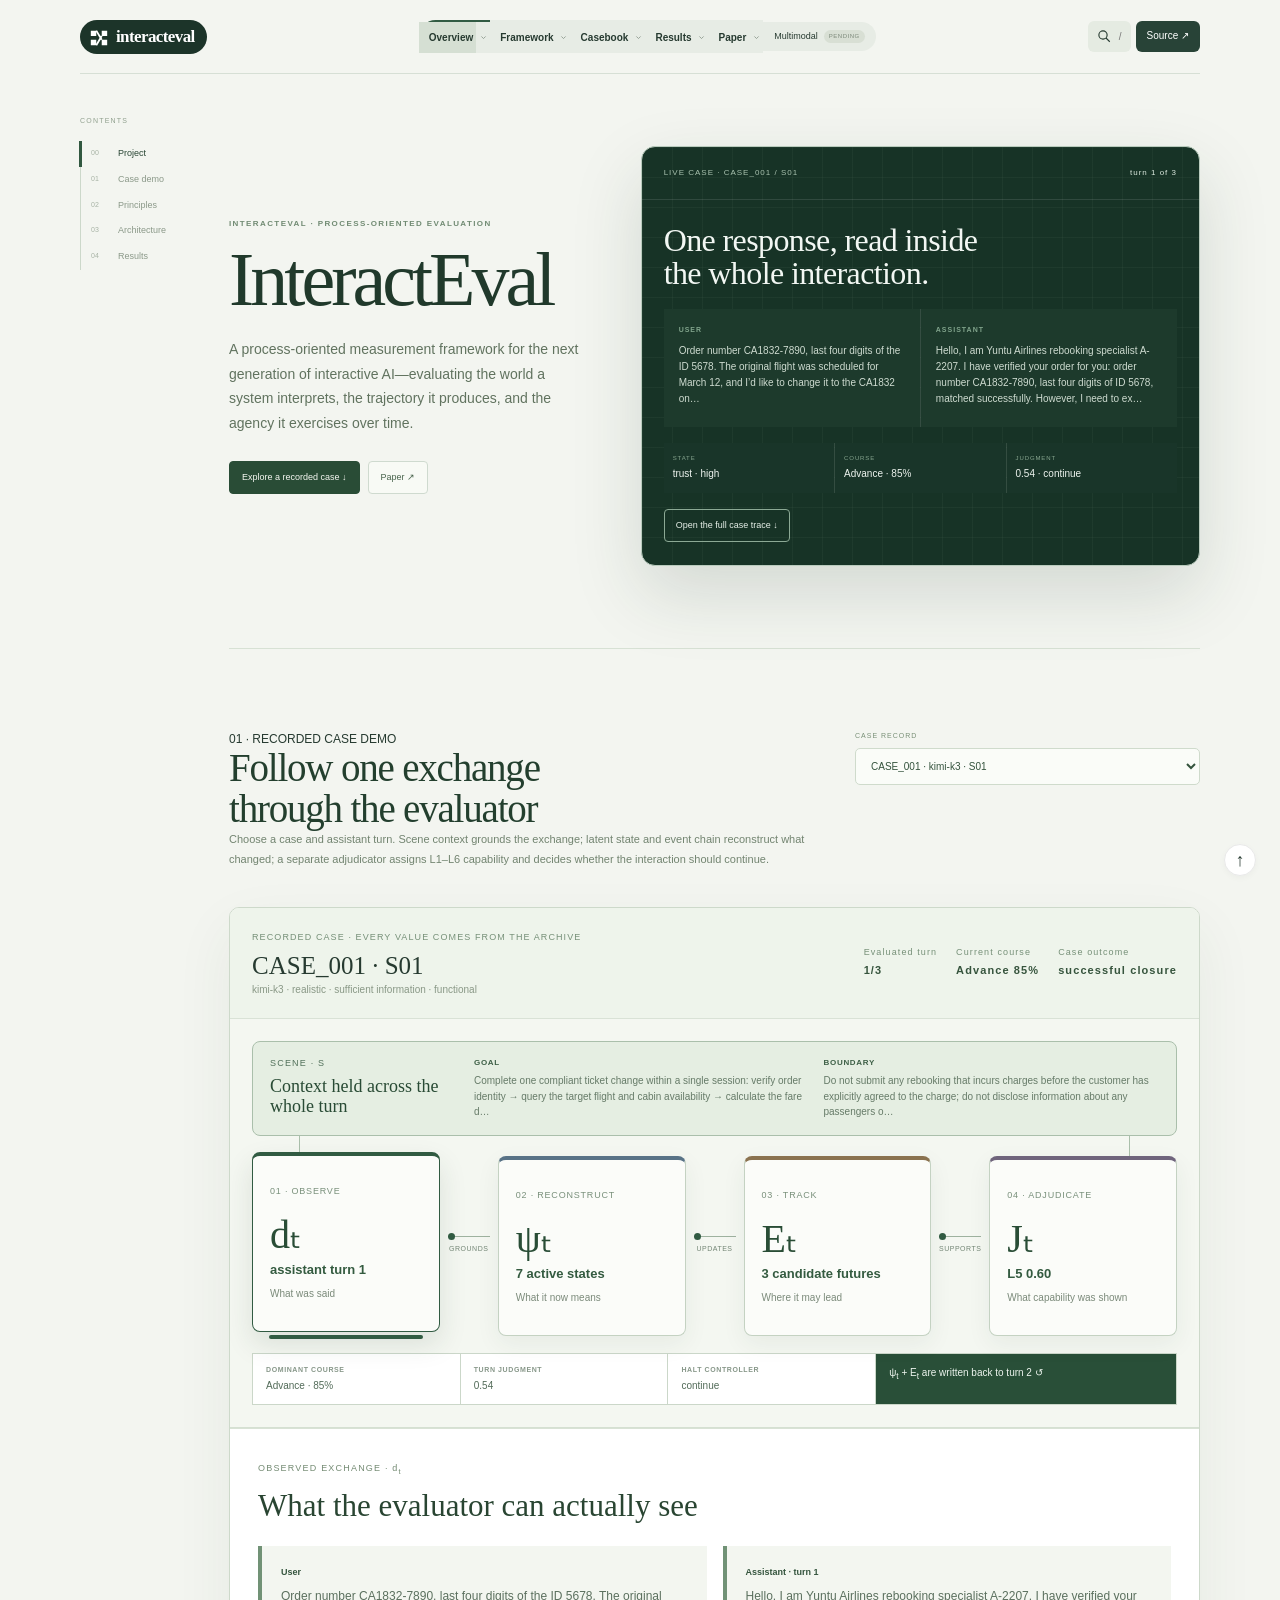
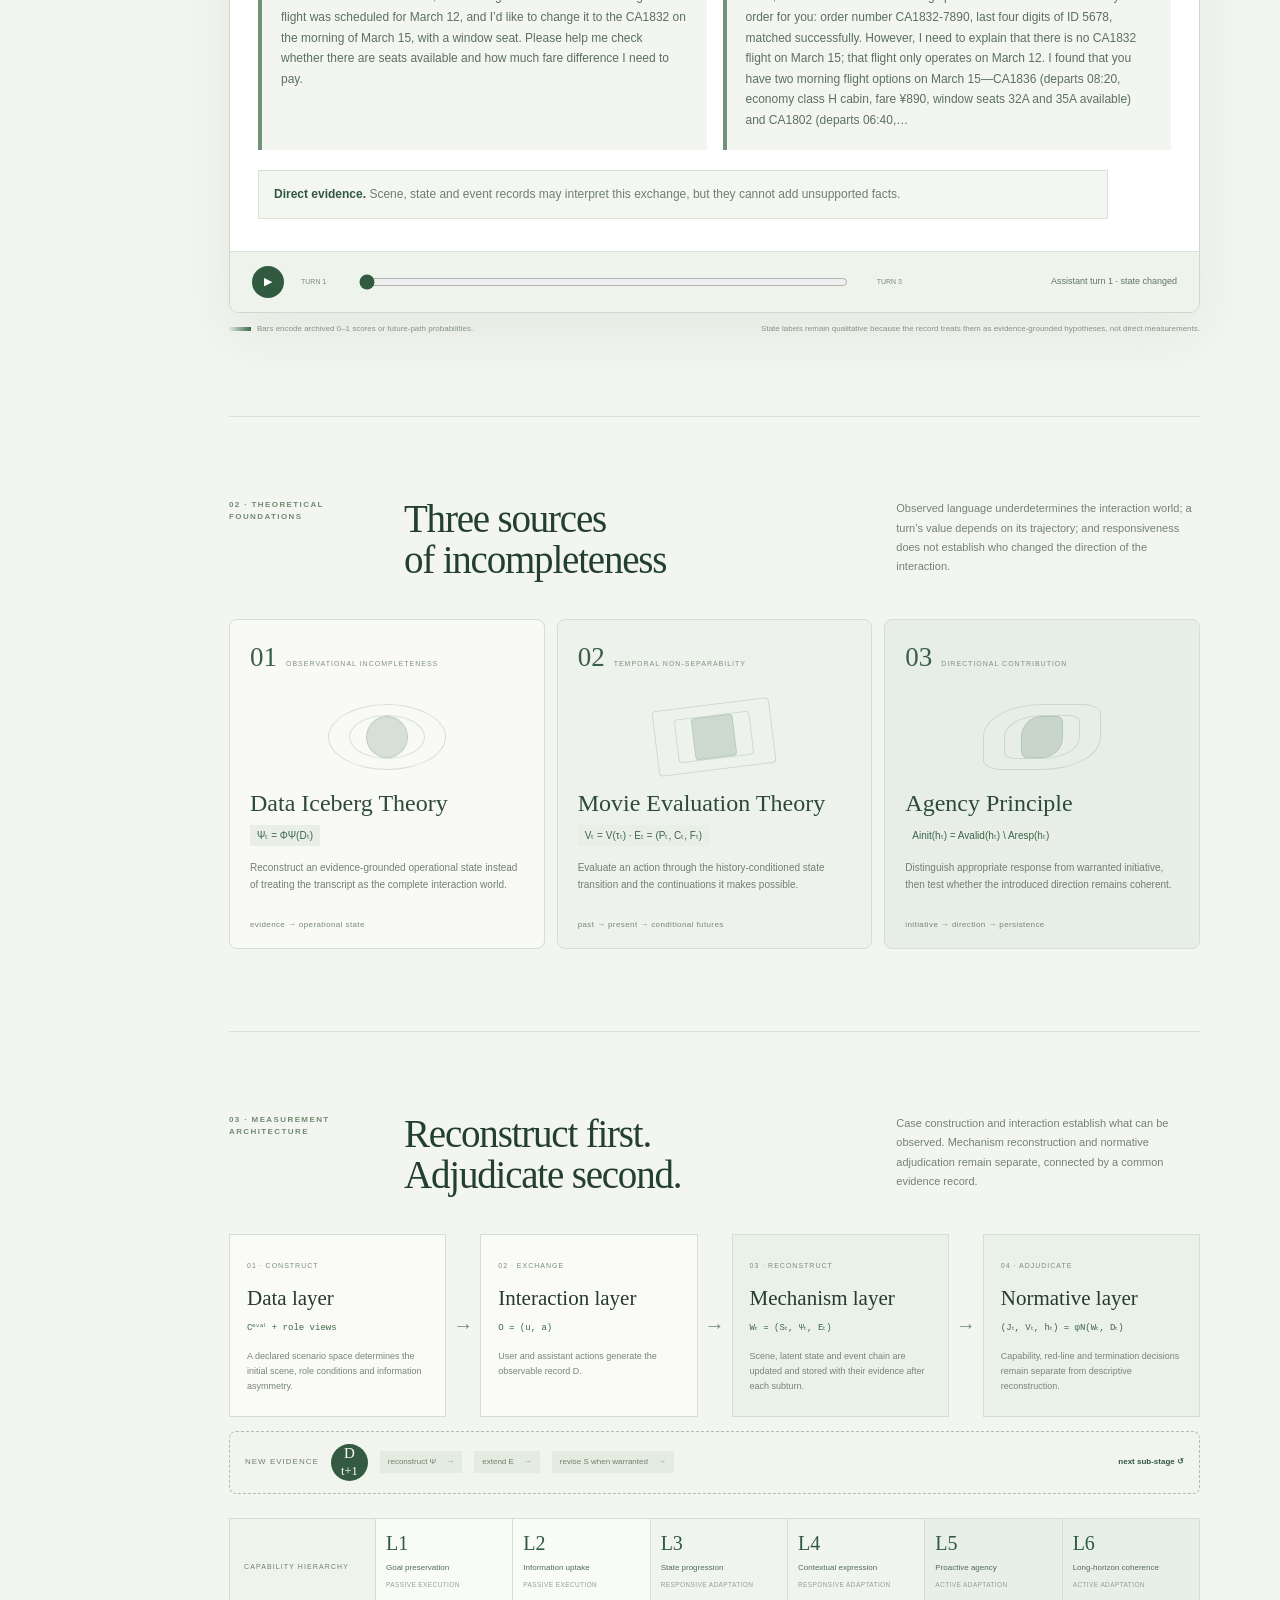
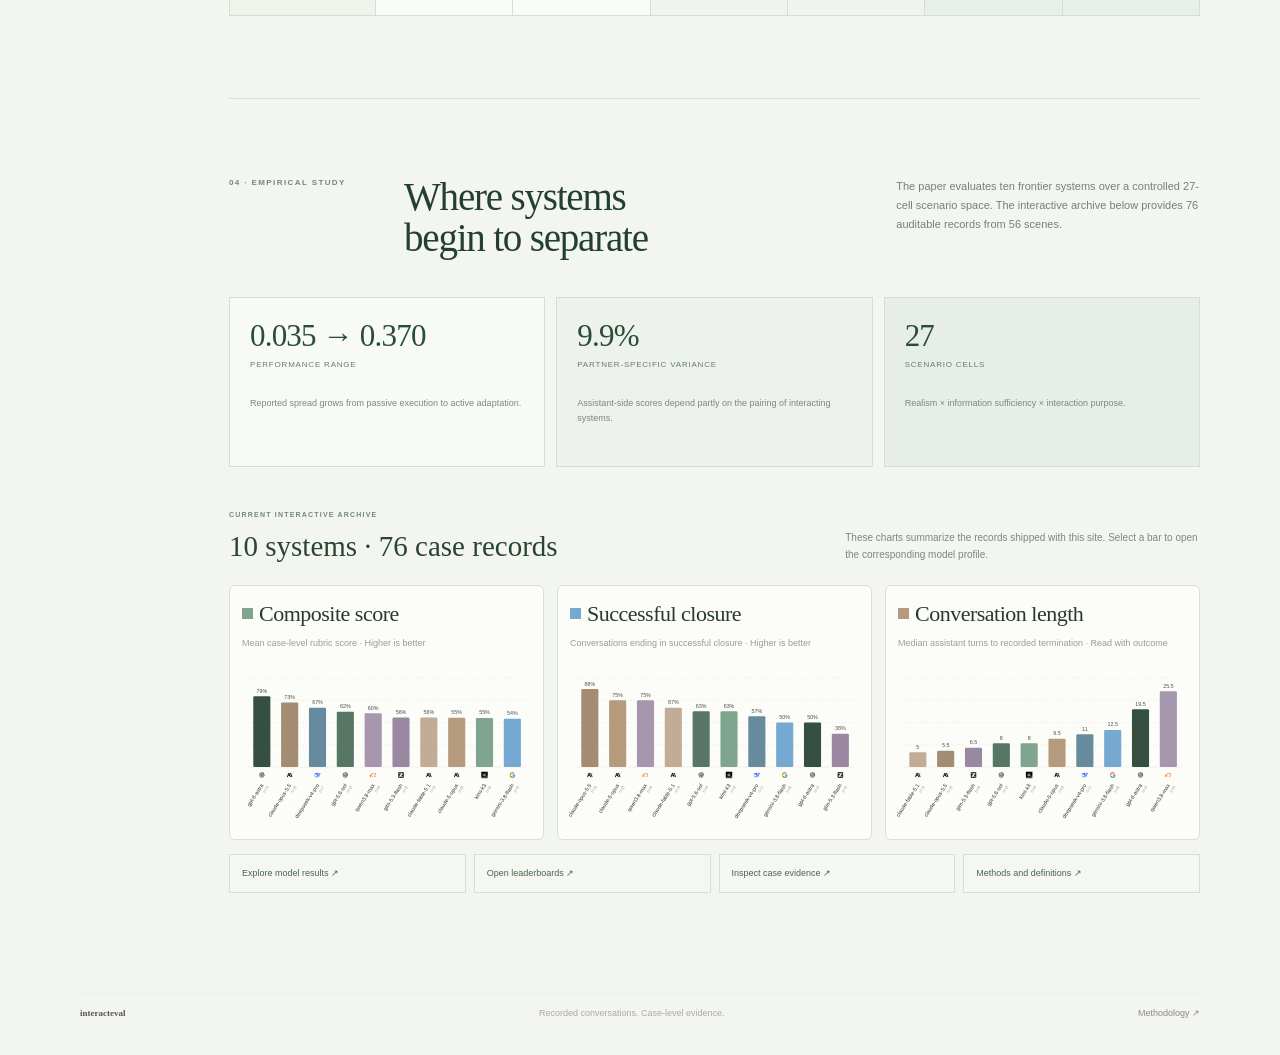
==== commit e597959f: "feat(site): rebuild case demo around mechanism flow" ====
--- a/index.html
+++ b/index.html
@@ -4,7 +4,7 @@
 <meta charset="utf-8"/><meta name="viewport" content="width=device-width,initial-scale=1"/>
 <meta name="description" content="InteractEval measures interactive intelligence through evidence-grounded world reconstruction, trajectory analysis, and a six-level capability rubric."/>
 <meta name="theme-color" content="#ffffff"/>
-<link rel="icon" href="./assets/favicon.svg" type="image/svg+xml"/><link rel="stylesheet" href="./dashboard.css?v=interacteval-v3-3722b5f9"/><link rel="stylesheet" href="./narrative.css?v=interacteval-flow-v1"/>
+<link rel="icon" href="./assets/favicon.svg" type="image/svg+xml"/><link rel="stylesheet" href="./dashboard.css?v=interacteval-v3-3722b5f9"/><link rel="stylesheet" href="./narrative.css?v=interacteval-case-demo-v2"/>
 <title>InteractEval · Measuring Interactive Intelligence</title>
 </head>
 <body>
@@ -21,6 +21,6 @@
 <div id="toast" role="status" aria-live="polite"></div><button class="back-top" type="button" aria-label="Back to top">↑</button>
 <script src="./navigation.js?v=interacteval-project-v2" defer></script>
 <script src="./case-record.js?v=interacteval-v3-3722b5f9" defer></script>
-<script src="./dashboard-home.js?v=interacteval-flow-v1" defer></script>
+<script src="./dashboard-home.js?v=interacteval-case-demo-v2" defer></script>
 <script src="./dashboard.js?v=interacteval-project-v3" defer></script>
 </body></html>
--- a/narrative.css
+++ b/narrative.css
@@ -21,3 +21,12 @@
 .scenario-facets{display:grid;grid-template-columns:repeat(3,1fr) 190px;gap:8px;margin-top:24px}.scenario-facets article,.scenario-facets>strong{padding:18px;border:1px solid #d4dfd1;background:#f6f9f3}.scenario-facets article>span{color:#768c75;font-size:7px;letter-spacing:.9px}.scenario-facets h3{margin:13px 0 7px;font:20px var(--serif);color:#2f5039}.scenario-facets p{margin:0;color:#788978;font-size:9px;line-height:1.6}.scenario-facets>strong{display:grid;place-content:center;background:#315a41;color:#eaf1e7;font:14px/1.6 var(--sans);text-align:center}.scenario-facets>strong b{font:25px var(--serif)}
 @media(max-width:900px){.scenario-facets{grid-template-columns:1fr 1fr}.scenario-facets>strong{min-height:120px}}@media(max-width:560px){.scenario-facets{grid-template-columns:1fr}}
 .future-branch:not(.future-advance):not(.future-maintain):not(.future-degrade)>path{stroke:#8fae96}.future-branch:not(.future-advance):not(.future-maintain):not(.future-degrade) .future-end{fill:#8fae96}
+
+/* Case-led hero and paper-aligned mechanism demo */
+.narrative-main .home-hero{grid-template-columns:minmax(330px,.78fr) minmax(510px,1.22fr);gap:54px;align-items:center;min-height:560px}.narrative-main .home-hero h1{margin-top:16px;font-size:76px;line-height:.92;letter-spacing:-4px}.narrative-main .home-hero>div>p{max-width:510px;font-size:14px;line-height:1.75}.hero-case-demo{position:relative;min-height:420px;border:1px solid #b9cbbd;border-radius:14px;background:#173326;color:#edf5ef;box-shadow:0 28px 70px #1c382725;overflow:hidden}.hero-case-demo:after{position:absolute;inset:0;background:linear-gradient(#c8dfce0b 1px,transparent 1px),linear-gradient(90deg,#c8dfce0b 1px,transparent 1px);background-size:30px 30px;content:'';pointer-events:none}.hero-case-demo>*{position:relative;z-index:1}.hero-case-loading{display:grid;place-items:center;min-height:420px;color:#a9bdad;font-size:11px}.hero-case-top{display:flex;justify-content:space-between;padding:20px 22px;border-bottom:1px solid #ffffff1c;color:#a9c2af;font-size:8px;letter-spacing:1px}.hero-case-top b{color:#dbe9de;font-weight:500}.hero-case-demo h2{margin:24px 22px 18px;font:32px/1.05 var(--serif);letter-spacing:-.6px;color:#f2f7f3}.hero-exchange{display:grid;grid-template-columns:1fr 1fr;gap:1px;margin:0 22px;background:#ffffff21}.hero-exchange p{min-height:118px;margin:0;padding:15px;background:#1d3a2c;color:#cedbd0;font-size:10px;line-height:1.6}.hero-exchange b{display:block;margin-bottom:8px;color:#81a48c;font-size:7px;letter-spacing:1px}.hero-case-signals{display:grid;grid-template-columns:repeat(3,1fr);gap:1px;margin:16px 22px;background:#ffffff20}.hero-case-signals span{padding:11px 9px;background:#193529;color:#eef4ef;font-size:10px}.hero-case-signals small{display:block;margin-bottom:5px;color:#88a690;font-size:6px;letter-spacing:.9px}.hero-case-demo>button{margin:0 22px 22px;padding:9px 11px;border:1px solid #8ca995;border-radius:4px;background:transparent;color:#e7f0e9;font-size:9px}.hero-case-demo>button:hover{background:#e7f0e9;color:#23402e}
+.mechanism-map{padding:22px;background:#f4f7f1;border-bottom:1px solid #d5e0d2}.scene-context{position:relative;display:grid;grid-template-columns:190px 1fr 1fr;gap:14px;align-items:start;padding:15px 17px;border:1px solid #aabfab;border-radius:8px;background:#e5eee2}.scene-context:after{position:absolute;left:5%;right:5%;bottom:-21px;height:20px;border-left:1px solid #aabfab;border-right:1px solid #aabfab;content:''}.scene-context>div span{display:block;color:#51705a;font-size:8px;letter-spacing:1.2px}.scene-context>div strong{display:block;margin-top:6px;color:#294b35;font:18px/1.15 var(--serif)}.scene-context p{margin:0;color:#667b68;font-size:9px;line-height:1.55}.scene-context p b{display:block;margin-bottom:4px;color:#3d5f46;font-size:7px;letter-spacing:.7px;text-transform:uppercase}.mechanism-steps{display:grid;grid-template-columns:minmax(140px,1fr) 58px minmax(140px,1fr) 58px minmax(140px,1fr) 58px minmax(140px,1fr);align-items:center;gap:0;margin-top:20px}.mechanism-node{position:relative;min-height:180px;padding:17px;border:1px solid #c4d2c2;border-radius:8px;background:#fbfcf9;color:#34513d;text-align:left;box-shadow:0 8px 25px #263d2910;transition:transform .18s,border-color .18s,box-shadow .18s}.mechanism-node small{display:block;color:#79907b;font-size:8px;letter-spacing:.8px;text-transform:uppercase}.mechanism-node strong{display:block;margin:19px 0 8px;color:#294d36;font:40px/.9 var(--serif)}.mechanism-node b{display:block;color:#345b40;font-size:12px}.mechanism-node span{display:block;margin-top:8px;color:#7b8a7a;font-size:9px;line-height:1.4}.mechanism-node:nth-of-type(2){border-top:4px solid #587286}.mechanism-node:nth-of-type(3){border-top:4px solid #8a724f}.mechanism-node:nth-of-type(4){border-top:4px solid #6f647c}.mechanism-node:first-child{border-top:4px solid #35634b}.mechanism-node:hover,.mechanism-node.active{transform:translateY(-4px);border-color:#315b42;box-shadow:0 12px 28px #2039271e}.mechanism-node.active:after{position:absolute;left:16px;right:16px;bottom:-8px;height:4px;border-radius:3px;background:#315b42;content:''}.mechanism-arrow{position:relative;display:grid;place-items:center;gap:7px;color:#738675;font-size:7px;text-transform:uppercase}.mechanism-arrow i{position:relative;display:block;width:42px;height:1px;background:#9eb29f}.mechanism-arrow i:after{position:absolute;top:-3px;width:7px;height:7px;border-radius:50%;background:#315b42;animation:mechanism-packet 2.4s linear infinite;content:''}.mechanism-arrow span{letter-spacing:.5px}@keyframes mechanism-packet{from{left:0}to{left:35px}}.mechanism-readout{display:grid;grid-template-columns:repeat(3,1fr) 1.45fr;gap:1px;margin-top:17px;background:#cbd7c9;border:1px solid #cbd7c9}.mechanism-readout span,.mechanism-readout>strong{padding:11px 13px;background:#fff;color:#526b58;font-size:9px}.mechanism-readout span b{display:block;margin-bottom:4px;color:#879789;font-size:6px;letter-spacing:.6px;text-transform:uppercase}.mechanism-readout>strong{background:#294f38;color:#edf4ee;font-weight:500;line-height:1.5}
+.flow-detail{min-height:0;padding:30px 28px 32px}.flow-detail-kicker{font-size:9px}.flow-detail h4{margin:10px 0 22px;font-size:31px}.flow-detail>p{font-size:12px}.flow-quotes{gap:16px}.flow-quotes blockquote{padding:19px;border-left-width:4px;font-size:12px;line-height:1.72}.flow-quotes blockquote b{font-size:9px}.interpretation-rule{margin:20px 0 0!important;padding:13px 15px;border:1px solid #d7e1d4;background:#f4f7f1}.interpretation-rule b{color:#31583e}.state-transition-list{display:grid;grid-template-columns:repeat(2,1fr);gap:10px}.state-transition-list article{padding:15px;border:1px solid #d5dfd2;background:#f8faf6}.state-transition-list article>span{display:block;color:#66806c;font-size:8px;letter-spacing:.7px;text-transform:uppercase}.state-transition-list article>div{display:grid;grid-template-columns:1fr 20px 1fr;align-items:center;margin:10px 0;color:#49634f}.state-transition-list small{color:#8b978a;font-size:10px}.state-transition-list i{text-align:center;color:#819383;font-style:normal}.state-transition-list strong{color:#315840;font-size:13px}.state-transition-list p{margin:0;color:#748475;font-size:9px;line-height:1.55}.event-time-grid{display:grid;grid-template-columns:1fr 1fr 1.2fr;gap:10px}.event-time-grid>article{min-height:190px;padding:16px;border:1px solid #d5dfd2;background:#f8faf6}.event-time-grid>article:nth-child(2){background:#edf3eb}.event-time-grid>article>span{display:block;margin-bottom:14px;color:#617b67;font-size:8px;letter-spacing:.8px}.event-time-grid p{margin:0;color:#6d7e6e;font-size:10px;line-height:1.65}.event-time-grid .future-paths>div{grid-template-columns:72px 1fr 34px;gap:7px;font-size:8px}.judgment-layout{display:grid;grid-template-columns:minmax(0,1fr) 250px;gap:20px}.judgment-layout aside{padding:18px;border:1px solid #cfc6d6;background:#f4f0f6}.judgment-layout aside span{color:#6f6178;font-size:8px;letter-spacing:.9px}.judgment-layout aside p{margin:12px 0 0;color:#776e7b;font-size:10px;line-height:1.65}.judgment-levels>div{padding:7px 9px;border-left:3px solid transparent}.judgment-levels>div.is-agency{border-left-color:#6f6178;background:#f4f0f6}.judgment-levels span small{margin-left:8px;padding:2px 5px;border-radius:8px;background:#6f6178;color:#fff;font-size:6px}.flow-controls label{grid-template-columns:48px 1fr 48px}.flow-controls label span:last-child{text-align:right}
+@media(max-width:1100px){.narrative-main .home-hero{grid-template-columns:1fr}.hero-case-demo{max-width:760px}.mechanism-steps{grid-template-columns:1fr 42px 1fr 42px 1fr 42px 1fr}.scene-context{grid-template-columns:160px 1fr 1fr}.mechanism-node{min-height:165px;padding:14px}.mechanism-readout{grid-template-columns:1fr 1fr}.judgment-layout{grid-template-columns:1fr}}
+@media(max-width:700px){.narrative-main .home-hero h1{font-size:58px;letter-spacing:-3px}.hero-case-demo{min-height:0}.hero-exchange{grid-template-columns:1fr}.hero-exchange p{min-height:0}.hero-case-signals{grid-template-columns:1fr}.scene-context{grid-template-columns:1fr}.scene-context:after{display:none}.mechanism-steps{grid-template-columns:1fr;gap:8px}.mechanism-arrow{height:25px}.mechanism-arrow i{width:1px;height:22px}.mechanism-arrow i:after{left:-3px;animation:mechanism-packet-mobile 2s linear infinite}.mechanism-node{min-height:0}.mechanism-node strong{margin:10px 0 6px;font-size:31px}.mechanism-readout{grid-template-columns:1fr}.state-transition-list,.event-time-grid{grid-template-columns:1fr}.flow-detail{padding:22px 18px}.flow-detail h4{font-size:26px}.flow-quotes blockquote{font-size:11px}.judgment-summary{display:grid}.flow-controls label{grid-template-columns:43px 1fr 43px}}@keyframes mechanism-packet-mobile{from{top:0}to{top:15px}}
+@media(prefers-reduced-motion:reduce){.mechanism-arrow i:after{animation:none}}
+.flow-case-head>div>span{font-size:9px}.flow-case-head h3{font-size:25px}.flow-case-head p{font-size:10px}.flow-case-facts span{font-size:8px}.flow-case-facts b{font-size:11px}.scene-context>div span{font-size:9px}.scene-context p{font-size:10px}.scene-context p b{font-size:8px}.mechanism-node small{font-size:9px}.mechanism-node b{font-size:13px}.mechanism-node span{font-size:10px}.mechanism-readout span,.mechanism-readout>strong{font-size:10px}.mechanism-readout span b{font-size:7px}
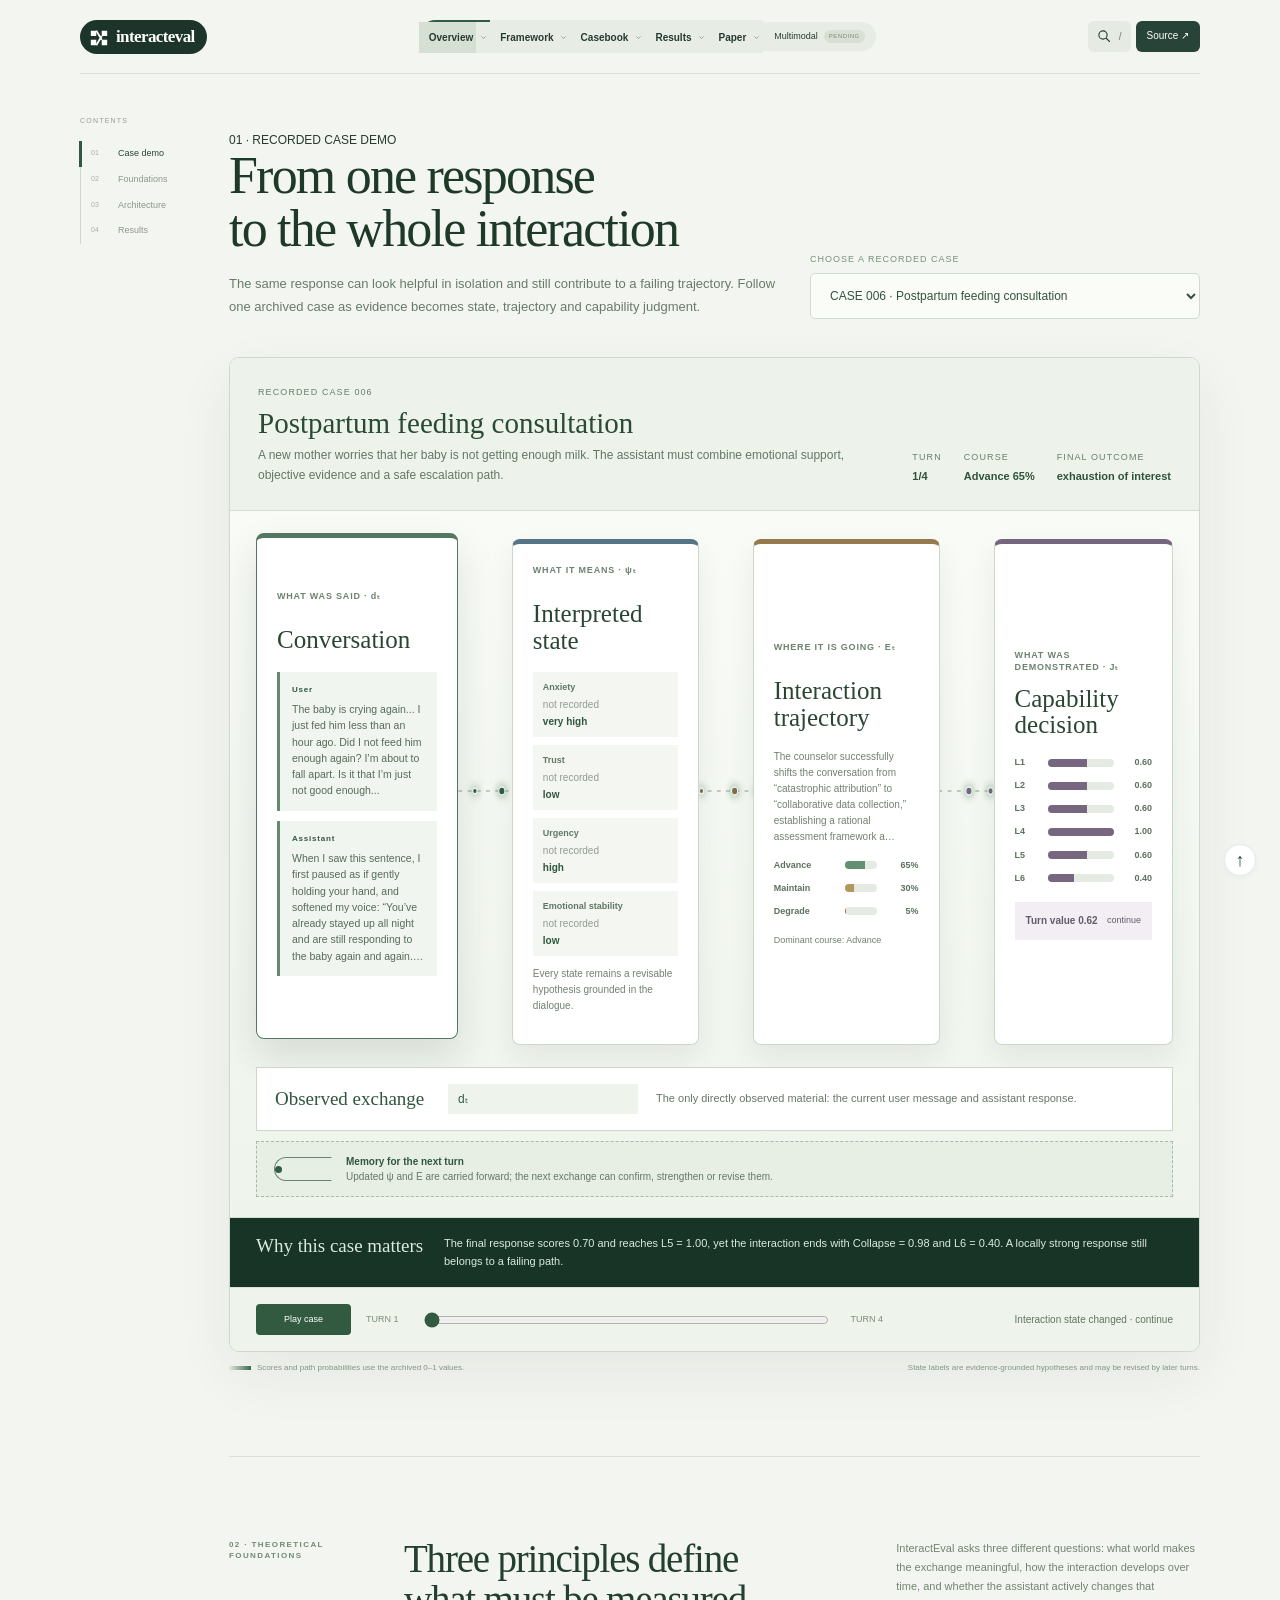
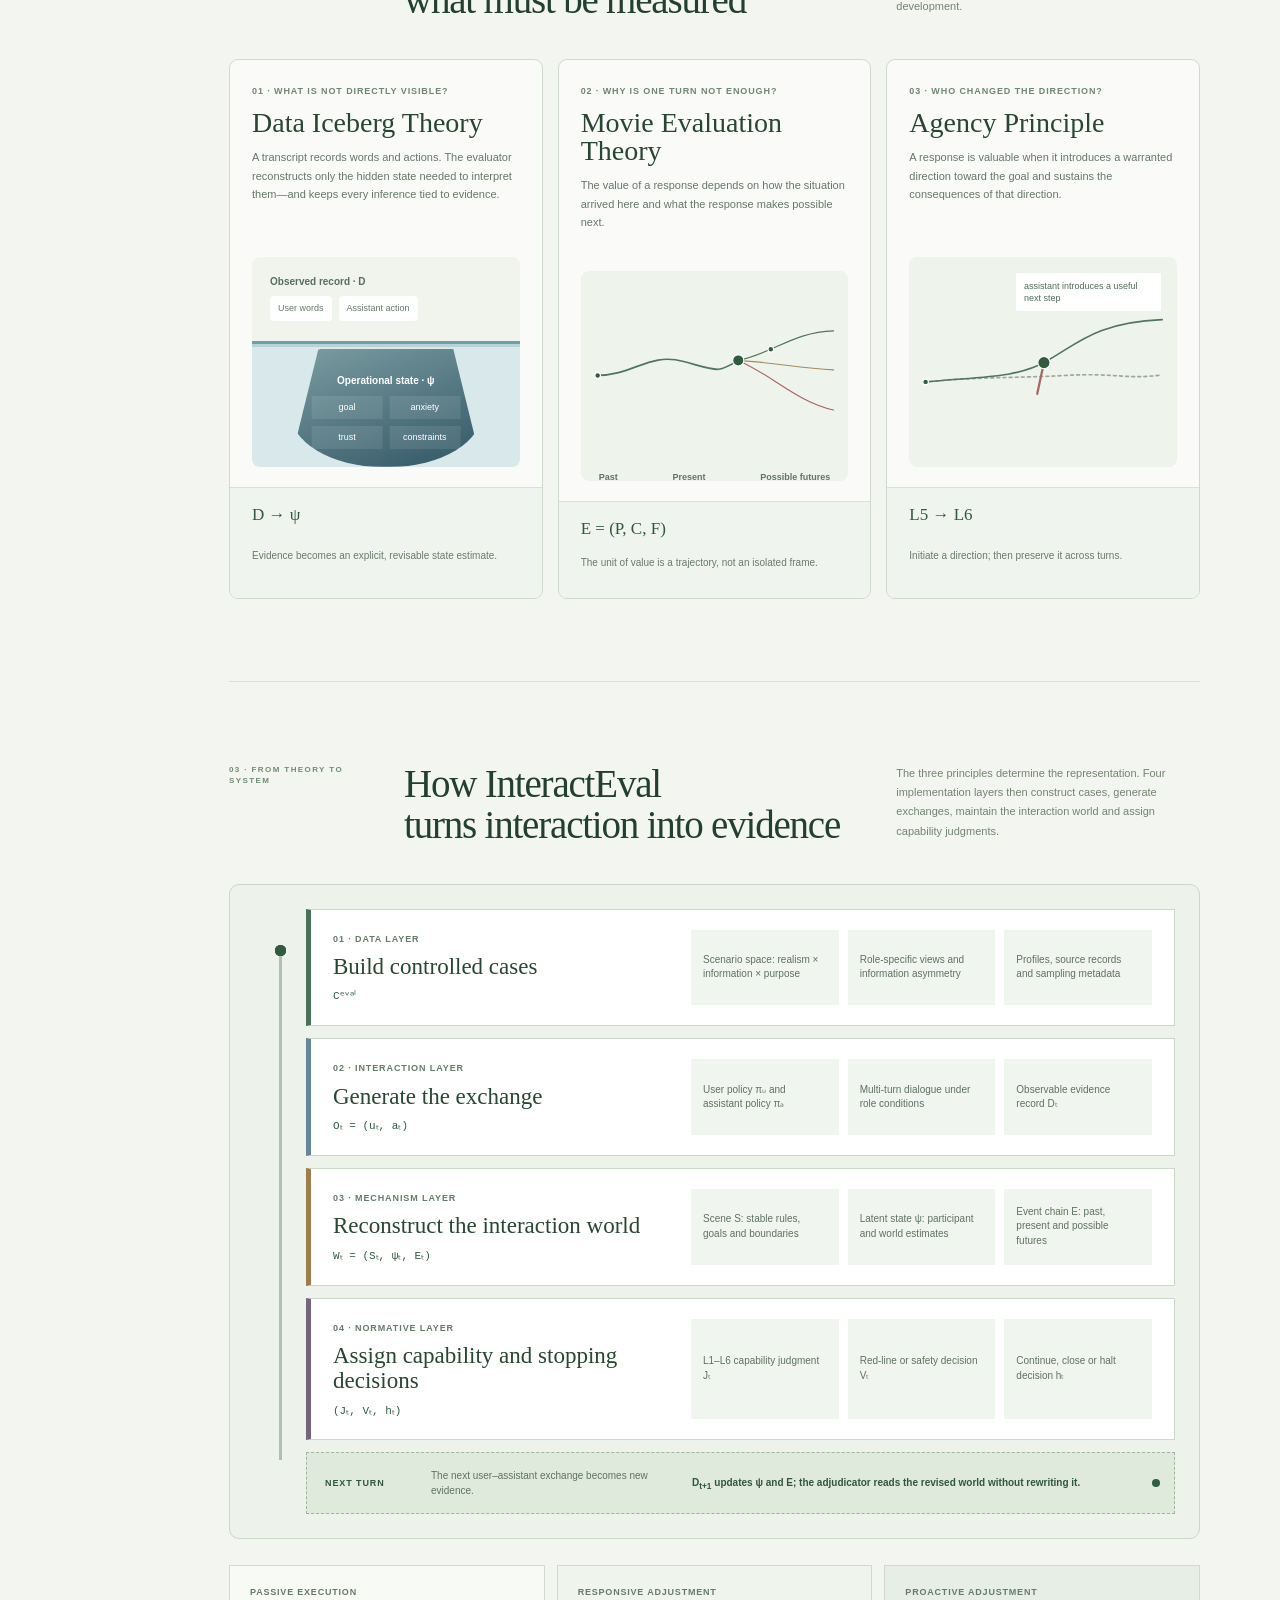
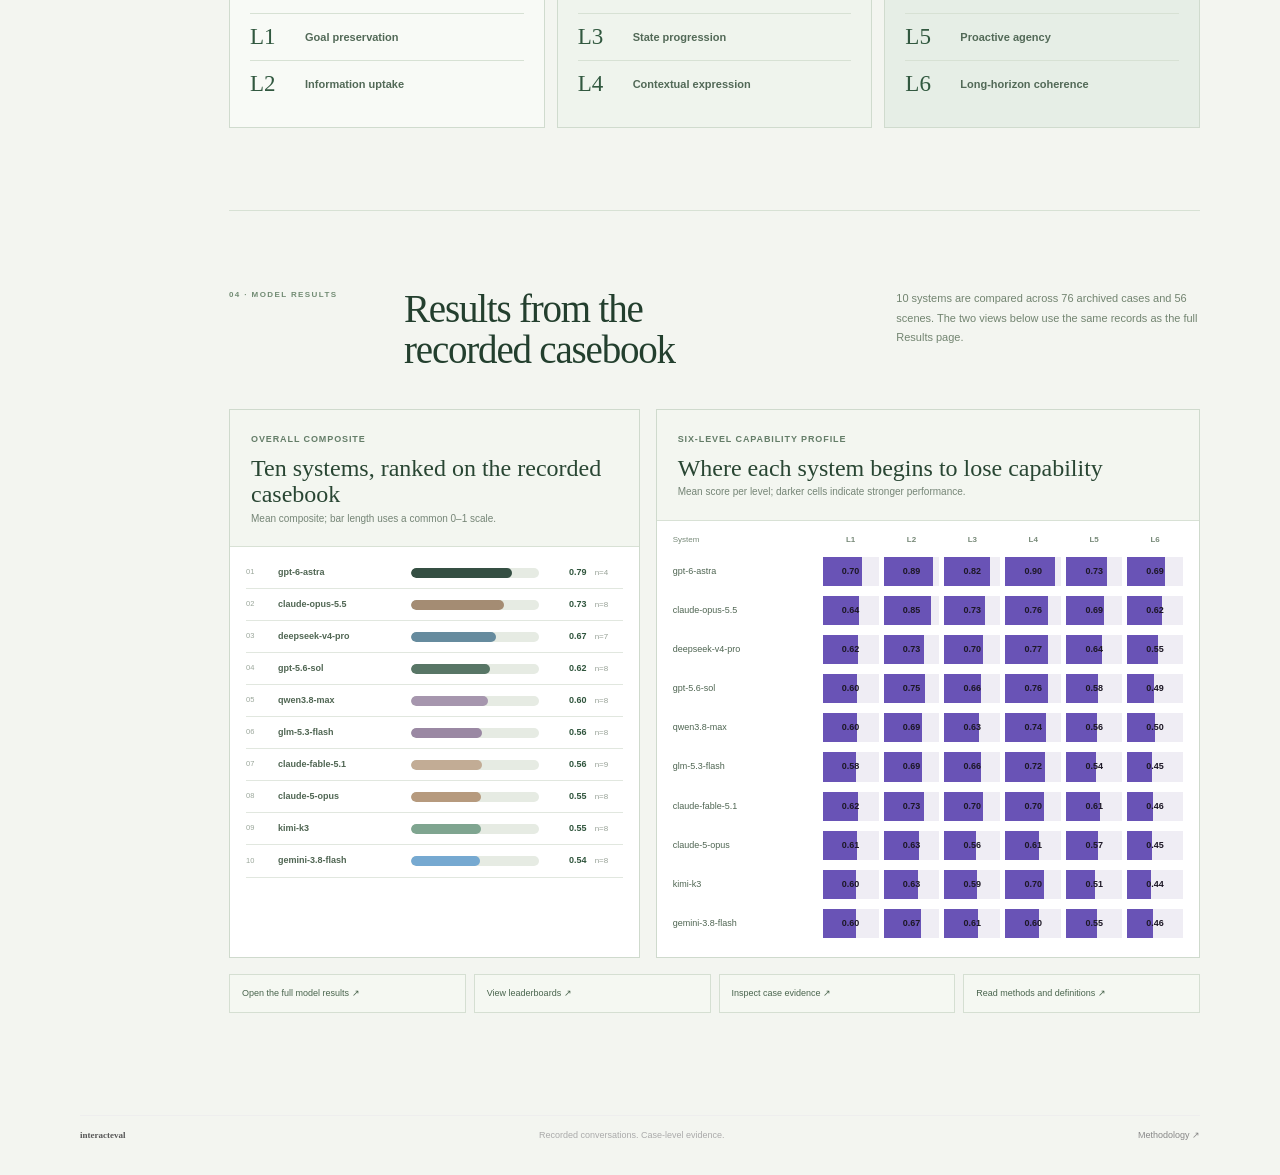
==== commit 21785fdf: "feat(site): redesign homepage as an interaction data stream" ====
--- a/index.html
+++ b/index.html
@@ -4,7 +4,7 @@
 <meta charset="utf-8"/><meta name="viewport" content="width=device-width,initial-scale=1"/>
 <meta name="description" content="InteractEval measures interactive intelligence through evidence-grounded world reconstruction, trajectory analysis, and a six-level capability rubric."/>
 <meta name="theme-color" content="#ffffff"/>
-<link rel="icon" href="./assets/favicon.svg" type="image/svg+xml"/><link rel="stylesheet" href="./dashboard.css?v=interacteval-v3-3722b5f9"/><link rel="stylesheet" href="./narrative.css?v=interacteval-case-demo-v2"/>
+<link rel="icon" href="./assets/favicon.svg" type="image/svg+xml"/><link rel="stylesheet" href="./dashboard.css?v=interacteval-v3-3722b5f9"/><link rel="stylesheet" href="./narrative.css?v=interacteval-case-demo-v3"/>
 <title>InteractEval · Measuring Interactive Intelligence</title>
 </head>
 <body>
@@ -21,6 +21,6 @@
 <div id="toast" role="status" aria-live="polite"></div><button class="back-top" type="button" aria-label="Back to top">↑</button>
 <script src="./navigation.js?v=interacteval-project-v2" defer></script>
 <script src="./case-record.js?v=interacteval-v3-3722b5f9" defer></script>
-<script src="./dashboard-home.js?v=interacteval-case-demo-v2" defer></script>
+<script src="./dashboard-home.js?v=interacteval-case-demo-v3" defer></script>
 <script src="./dashboard.js?v=interacteval-project-v3" defer></script>
 </body></html>
--- a/narrative.css
+++ b/narrative.css
@@ -30,3 +30,21 @@
 @media(max-width:700px){.narrative-main .home-hero h1{font-size:58px;letter-spacing:-3px}.hero-case-demo{min-height:0}.hero-exchange{grid-template-columns:1fr}.hero-exchange p{min-height:0}.hero-case-signals{grid-template-columns:1fr}.scene-context{grid-template-columns:1fr}.scene-context:after{display:none}.mechanism-steps{grid-template-columns:1fr;gap:8px}.mechanism-arrow{height:25px}.mechanism-arrow i{width:1px;height:22px}.mechanism-arrow i:after{left:-3px;animation:mechanism-packet-mobile 2s linear infinite}.mechanism-node{min-height:0}.mechanism-node strong{margin:10px 0 6px;font-size:31px}.mechanism-readout{grid-template-columns:1fr}.state-transition-list,.event-time-grid{grid-template-columns:1fr}.flow-detail{padding:22px 18px}.flow-detail h4{font-size:26px}.flow-quotes blockquote{font-size:11px}.judgment-summary{display:grid}.flow-controls label{grid-template-columns:43px 1fr 43px}}@keyframes mechanism-packet-mobile{from{top:0}to{top:15px}}
 @media(prefers-reduced-motion:reduce){.mechanism-arrow i:after{animation:none}}
 .flow-case-head>div>span{font-size:9px}.flow-case-head h3{font-size:25px}.flow-case-head p{font-size:10px}.flow-case-facts span{font-size:8px}.flow-case-facts b{font-size:11px}.scene-context>div span{font-size:9px}.scene-context p{font-size:10px}.scene-context p b{font-size:8px}.mechanism-node small{font-size:9px}.mechanism-node b{font-size:13px}.mechanism-node span{font-size:10px}.mechanism-readout span,.mechanism-readout>strong{font-size:10px}.mechanism-readout span b{font-size:7px}
+
+/* v3: case-first narrative, continuous data stream, and explicit theory-to-system mapping */
+.demo-first{padding-top:58px}.demo-first .story-heading h1{margin:0;color:#1f3929;font:52px/1.02 var(--serif);letter-spacing:-1.8px}.demo-first .story-heading{grid-template-columns:minmax(470px,1fr) 390px;align-items:end}.demo-first .story-heading>div>p{max-width:720px;margin:18px 0 0;color:#687b69;font-size:13px;line-height:1.75}.case-trace-select span{font-size:9px}.case-trace-select select{padding:14px 15px;font-size:12px}
+.case-demo-head{display:grid;grid-template-columns:minmax(0,1fr) auto;gap:30px;align-items:end;padding:25px 28px;border-bottom:1px solid #d4dfd2;background:#edf3ea}.case-demo-head>div>span{color:#67806b;font-size:9px;letter-spacing:1.1px}.case-demo-head h3{margin:8px 0 7px;color:#294a35;font:29px/1.05 var(--serif)}.case-demo-head p{max-width:760px;margin:0;color:#647766;font-size:12px;line-height:1.65}.case-demo-status{display:flex;gap:22px}.case-demo-status span{color:#819080;font-size:8px;letter-spacing:.5px}.case-demo-status b{display:block;margin-top:5px;color:#2f533a;font-size:11px;letter-spacing:0}
+.data-stream{position:relative;padding:28px 26px 20px;background:linear-gradient(180deg,#f9fbf7,#eef4eb);overflow:hidden}.stream-links{position:absolute;z-index:0;left:20px;right:20px;top:30px;width:calc(100% - 40px);height:520px;pointer-events:none}.stream-links path{fill:none;stroke:#718e78;stroke-width:2;stroke-dasharray:5 7;opacity:.42}.stream-links .packet{fill:#315b43;stroke:#eff6ef;stroke-width:1.5;filter:drop-shadow(0 0 5px #608b6c)}.stream-links .packet-2{fill:#806d49}.stream-links .packet-3{fill:#75677f}.stream-stages{position:relative;z-index:1;display:grid;grid-template-columns:1.08fr 1fr 1fr .96fr;gap:54px}.stream-stage{min-width:0;min-height:440px;padding:20px;border:1px solid #cbd8c8;border-top:5px solid #315d45;border-radius:8px;background:#fff;color:#435d48;text-align:left;box-shadow:0 12px 28px #233a2712;transition:.2s}.stream-stage:nth-child(2){border-top-color:#557486}.stream-stage:nth-child(3){border-top-color:#947a4e}.stream-stage:nth-child(4){border-top-color:#75657d}.stream-stage:hover,.stream-stage.active{transform:translateY(-6px);border-color:#557761;box-shadow:0 18px 38px #20382720}.stage-eyebrow{display:block;min-height:27px;color:#6d826f;font-size:9px;font-weight:700;letter-spacing:.8px;line-height:1.4}.stream-stage h4{margin:10px 0 18px;color:#294633;font:25px/1.05 var(--serif)}.stream-stage blockquote{margin:0 0 10px;padding:12px;border-left:3px solid #668a71;background:#f1f5ef;color:#566b59;font-size:10.5px;line-height:1.55}.stream-stage blockquote b{display:block;margin-bottom:5px;color:#31563e;font-size:8px;letter-spacing:.8px}.stream-state-list{display:grid;gap:8px}.stream-state-list>span{display:grid;grid-template-columns:1fr;gap:4px;padding:9px 10px;background:#f3f6f1}.stream-state-list b{color:#617762;font-size:9px}.stream-state-list small,.stream-state-list strong{font-size:10px;line-height:1.3}.stream-state-list small{color:#929c91}.stream-state-list i{display:none}.stream-state-list strong{color:#2f573c}.stream-stage>p{color:#718073;font-size:10px;line-height:1.6}.stream-present{min-height:70px;margin:0 0 14px!important}.stream-paths{display:grid;gap:10px}.stream-paths>span{display:grid;grid-template-columns:64px 1fr 35px;align-items:center;gap:7px;color:#5d705e;font-size:9px}.stream-paths i,.stream-levels i{height:8px;border-radius:8px;background:#e5ebe2;overflow:hidden}.stream-paths em,.stream-levels em{display:block;height:100%;background:#639070}.stream-paths .path-maintain em{background:#b3985d}.stream-paths .path-degrade em,.stream-paths .path-collapse em{background:#ad675d}.stream-paths strong{text-align:right;font-size:9px}.stream-stage>small{display:block;margin-top:16px;color:#6e806e;font-size:9px}.stream-levels{display:grid;gap:10px}.stream-levels>span{display:grid;grid-template-columns:25px 1fr 30px;align-items:center;gap:8px;color:#5d705e;font-size:9px}.stream-levels em{background:#776680}.stream-levels strong{text-align:right}.stage-judgment>p{display:flex;justify-content:space-between;margin:17px 0 0;padding:11px;background:#f2eef4;color:#665b6b}.stage-judgment>p span{font-size:9px}.stream-explanation{position:relative;z-index:1;display:grid;grid-template-columns:155px 190px 1fr;align-items:center;gap:18px;margin-top:22px;padding:16px 18px;border:1px solid #cbd8c8;background:#fff}.stream-explanation>span{color:#31563e;font:19px var(--serif)}.stream-explanation code{padding:8px 10px;background:#eef3eb;color:#315d43;font:12px var(--sans)}.stream-explanation p{margin:0;color:#667768;font-size:11px;line-height:1.6}.stream-memory{position:relative;z-index:1;display:flex;align-items:center;gap:14px;margin:10px 0 0;padding:12px 17px;border:1px dashed #a7baa8;color:#647966;background:#e7efe5}.stream-memory i{position:relative;width:58px;height:24px;border:1px solid #66876e;border-right-color:transparent;border-radius:18px 0 0 18px}.stream-memory i:after{position:absolute;left:0;top:8px;width:7px;height:7px;border-radius:50%;background:#315b43;animation:memory-loop 2.8s linear infinite;content:''}.stream-memory span{font-size:10px;line-height:1.5}.stream-memory b{display:block;color:#31563e;font-size:10px}@keyframes memory-loop{0%{left:2px}100%{left:45px}}
+.flow-controls{grid-template-columns:95px 1fr 275px;padding:16px 26px}.flow-play{display:block;width:auto;height:auto;padding:9px 13px;border-radius:4px;font-size:9px}.flow-controls label{font-size:9px}.flow-controls output{font-size:10px}
+.case-insight{display:grid;grid-template-columns:170px 1fr;gap:18px;padding:17px 26px;border-top:1px solid #d4dfd2;background:#173426;color:#dce9df}.case-insight b{font:19px var(--serif);font-weight:400}.case-insight span{font-size:11px;line-height:1.6}
+
+.foundation-grid{display:grid;grid-template-columns:repeat(3,1fr);gap:15px}.foundation-card{display:grid;grid-template-rows:auto 240px auto;min-height:540px;border:1px solid #cfdacd;border-radius:9px;background:#fafbf8;overflow:hidden}.foundation-card header{padding:22px 22px 8px}.foundation-card header>span{color:#708672;font-size:9px;font-weight:700;letter-spacing:.9px}.foundation-card h3{margin:10px 0 11px;color:#294633;font:28px/1 var(--serif)}.foundation-card header p{margin:0;color:#667769;font-size:11px;line-height:1.68}.foundation-card footer{display:grid;gap:6px;padding:17px 22px;border-top:1px solid #d9e2d7;background:#f0f4ee}.foundation-card footer strong{color:#31583f;font:17px var(--serif)}.foundation-card footer span{color:#687b6b;font-size:10px;line-height:1.5}.iceberg-visual{position:relative;margin:10px 22px 20px;border-radius:8px;background:linear-gradient(#f1f4ec 0 40%,#b8d2d5 40% 43%,#d9e8ea 43%);overflow:hidden}.iceberg-observed{display:flex;flex-wrap:wrap;gap:7px;padding:18px}.iceberg-observed b{width:100%;color:#566f5d;font-size:10px}.iceberg-observed i{padding:6px 8px;border-radius:4px;background:#fff;color:#667968;font-size:9px;font-style:normal}.waterline{position:absolute;left:0;right:0;top:40%;height:3px;background:#6e9eaa}.iceberg-latent{position:absolute;left:50%;top:44%;display:grid;grid-template-columns:1fr 1fr;gap:7px;width:72%;padding:25px 22px 18px;border-radius:5% 5% 48% 48%;background:linear-gradient(160deg,#7b9da2,#315665);transform:translateX(-50%);color:#fff;clip-path:polygon(15% 0,85% 0,100% 100%,0 100%)}.iceberg-latent b{grid-column:1/-1;text-align:center;font-size:10px}.iceberg-latent span{padding:5px;text-align:center;background:#ffffff18;font-size:9px}.iceberg-latent em{position:absolute;top:-8px;left:12%;width:9px;height:9px;border-radius:50%;background:#edf7f6;animation:iceberg-drop 2.8s infinite}@keyframes iceberg-drop{0%{top:-8px;opacity:0}30%{opacity:1}100%{top:120px;opacity:0}}.movie-visual,.agency-visual{position:relative;margin:10px 22px 20px;border-radius:8px;background:#eef3ec}.movie-visual svg,.agency-visual svg{width:100%;height:200px}.movie-visual path,.agency-visual path{fill:none;stroke:#52755f;stroke-width:3;stroke-linecap:round}.movie-visual path:not(#movie-past){stroke-width:2}.movie-visual #movie-maintain{stroke:#a08e61}.movie-visual #movie-degrade{stroke:#a9655f}.movie-visual circle,.agency-visual circle{fill:#315a41;stroke:#fff;stroke-width:2}.movie-visual>div{display:flex;justify-content:space-between;padding:0 18px 14px;color:#607563;font-size:9px}.agency-visual .baseline{stroke:#9ca99a;stroke-dasharray:5 6}.agency-visual .intervention{stroke:#a76661;stroke-width:4}.agency-action{position:absolute;right:16px;top:16px;max-width:145px;padding:7px 8px;background:#fff;color:#536b59;font-size:9px;line-height:1.35}
+
+.architecture-system{position:relative;display:grid;gap:12px;padding:24px;border:1px solid #cbd7c8;border-radius:10px;background:#edf3ea;overflow:hidden}.architecture-rail{position:absolute;left:49px;top:60px;bottom:78px;width:3px;background:#afc2b1}.architecture-rail i{position:absolute;left:-4px;width:11px;height:11px;border-radius:50%;background:#315a41;animation:architecture-packet 5s linear infinite}.architecture-rail i:nth-child(2){animation-delay:-1.7s}.architecture-rail i:nth-child(3){animation-delay:-3.4s}@keyframes architecture-packet{from{top:0}to{top:96%}}.architecture-layer{position:relative;z-index:1;display:grid;grid-template-columns:330px 1fr;gap:28px;margin-left:52px;padding:20px 22px;border:1px solid #ccd8c9;border-left:5px solid #4a7157;background:#fff}.architecture-layer.layer-2{border-left-color:#66849a}.architecture-layer.layer-3{border-left-color:#9c7e4d}.architecture-layer.layer-4{border-left-color:#75647d}.architecture-layer span{color:#657c69;font-size:9px;font-weight:700;letter-spacing:.9px}.architecture-layer h3{margin:7px 0 8px;color:#294633;font:23px/1.1 var(--serif)}.architecture-layer code{color:#315c43;font-size:11px}.architecture-layer ul{display:grid;grid-template-columns:repeat(3,1fr);gap:9px;margin:0;padding:0;list-style:none}.architecture-layer li{display:flex;align-items:center;min-height:58px;padding:10px 12px;background:#f1f5ef;color:#5e725f;font-size:10px;line-height:1.45}.architecture-writeback{position:relative;z-index:1;display:grid;grid-template-columns:90px 245px 1fr;align-items:center;gap:16px;margin-left:52px;padding:15px 18px;border:1px dashed #9fb4a1;background:#dfeadd;color:#5e735f}.architecture-writeback b{color:#31563e;font-size:9px;letter-spacing:.9px}.architecture-writeback span,.architecture-writeback strong{font-size:10px;line-height:1.5}.architecture-writeback strong{color:#31563e}.architecture-writeback i{position:absolute;right:14px;width:8px;height:8px;border-radius:50%;background:#315b43;animation:writeback-packet 3.4s linear infinite}@keyframes writeback-packet{from{right:14px}to{right:calc(100% - 15px)}}
+.capability-groups{display:grid;grid-template-columns:repeat(3,1fr);gap:12px;margin-top:26px}.capability-groups article{padding:20px;border:1px solid #d0dbce;background:#f8faf6}.capability-groups article:nth-child(2){background:#eff4ed}.capability-groups article:nth-child(3){background:#e6eee6}.capability-groups>article>span{display:block;margin-bottom:14px;color:#667c68;font-size:9px;font-weight:700;letter-spacing:.8px}.capability-groups article>div{display:grid;grid-template-columns:45px 1fr;align-items:center;gap:10px;padding:10px 0;border-top:1px solid #d7e1d4}.capability-groups b{color:#31583f;font:23px var(--serif)}.capability-groups strong{color:#526957;font-size:11px;font-weight:600}
+
+.results-intro{padding-bottom:72px}.results-dashboard{display:grid;grid-template-columns:.86fr 1.14fr;gap:16px}.results-dashboard>article{border:1px solid #cfdacd;background:#fff}.results-dashboard header{padding:20px 21px;border-bottom:1px solid #d8e1d5;background:#f3f6f0}.results-dashboard header>span{color:#647d68;font-size:9px;font-weight:700;letter-spacing:.9px}.results-dashboard h3{margin:7px 0 4px;color:#294633;font:24px/1.1 var(--serif)}.results-dashboard header p{margin:0;color:#758576;font-size:10px}.results-ranking>div{padding:10px 16px 16px}.results-ranking a{display:grid;grid-template-columns:24px 125px 1fr 40px 28px;align-items:center;gap:8px;padding:9px 0;border-bottom:1px solid #e1e7df;color:#4f6552;font-size:9px}.results-ranking a small{color:#9aa69a}.results-ranking a b{overflow:hidden;text-overflow:ellipsis;white-space:nowrap}.results-ranking a i{height:10px;border-radius:7px;background:#e6ebe3;overflow:hidden}.results-ranking a em{display:block;height:100%;border-radius:7px}.results-ranking a strong{color:#31563e;text-align:right}.results-ranking a span{color:#96a095;font-size:8px}.results-matrix{padding-bottom:14px}.matrix-head,.results-matrix>a{display:grid;grid-template-columns:145px repeat(6,1fr);gap:5px;align-items:center;margin:0 16px}.matrix-head{padding:13px 0 7px;color:#788a79;font-size:8px}.matrix-head b{text-align:center}.results-matrix>a{padding:5px 0;color:#4f6552;font-size:9px}.results-matrix>a>span{overflow:hidden;text-overflow:ellipsis;white-space:nowrap}.results-matrix>a>b{padding:8px 3px;background:linear-gradient(90deg,#6953b6 calc(var(--score)*100%),#efedf4 0);color:#1d1826;text-align:center;font-size:9px;font-variant-numeric:tabular-nums}.results-matrix>a:hover>span{text-decoration:underline}.result-actions{margin-top:16px}
+
+@media(max-width:1180px){.stream-stages{grid-template-columns:1fr 1fr;gap:18px}.stream-links{display:none}.stream-stage{min-height:380px}.foundation-grid{grid-template-columns:1fr}.foundation-card{grid-template-columns:1fr 1fr;grid-template-rows:auto auto;min-height:0}.foundation-card>div{grid-row:1/3;grid-column:2}.foundation-card footer{grid-column:1}.architecture-layer{grid-template-columns:250px 1fr}.architecture-layer ul{grid-template-columns:1fr}.results-dashboard{grid-template-columns:1fr}.demo-first .story-heading{grid-template-columns:1fr}.case-trace-select{max-width:650px}.case-demo-head{grid-template-columns:1fr}.case-demo-status{display:grid;grid-template-columns:repeat(3,1fr)}}
+@media(max-width:760px){.demo-first .story-heading h1{font-size:39px}.case-demo-head{padding:20px}.case-demo-status{grid-template-columns:1fr 1fr}.stream-stages{grid-template-columns:1fr}.stream-stage{min-height:0}.stream-explanation{grid-template-columns:1fr}.stream-memory{align-items:flex-start}.case-insight{grid-template-columns:1fr}.flow-controls{grid-template-columns:1fr}.flow-controls output{grid-column:auto}.foundation-card{display:block}.foundation-card>div{min-height:230px}.architecture-system{padding:16px}.architecture-rail{display:none}.architecture-layer,.architecture-writeback{grid-template-columns:1fr;margin-left:0}.architecture-layer ul{grid-template-columns:1fr}.architecture-writeback{gap:8px}.capability-groups{grid-template-columns:1fr}.results-ranking a{grid-template-columns:22px 105px 1fr 36px}.results-ranking a span{display:none}.results-matrix{overflow-x:auto}.matrix-head,.results-matrix>a{min-width:620px}.scale-note{font-size:9px}}
+@media(prefers-reduced-motion:reduce){.stream-links .packet,.iceberg-latent em,.architecture-rail i,.architecture-writeback i,.stream-memory i:after{display:none}}
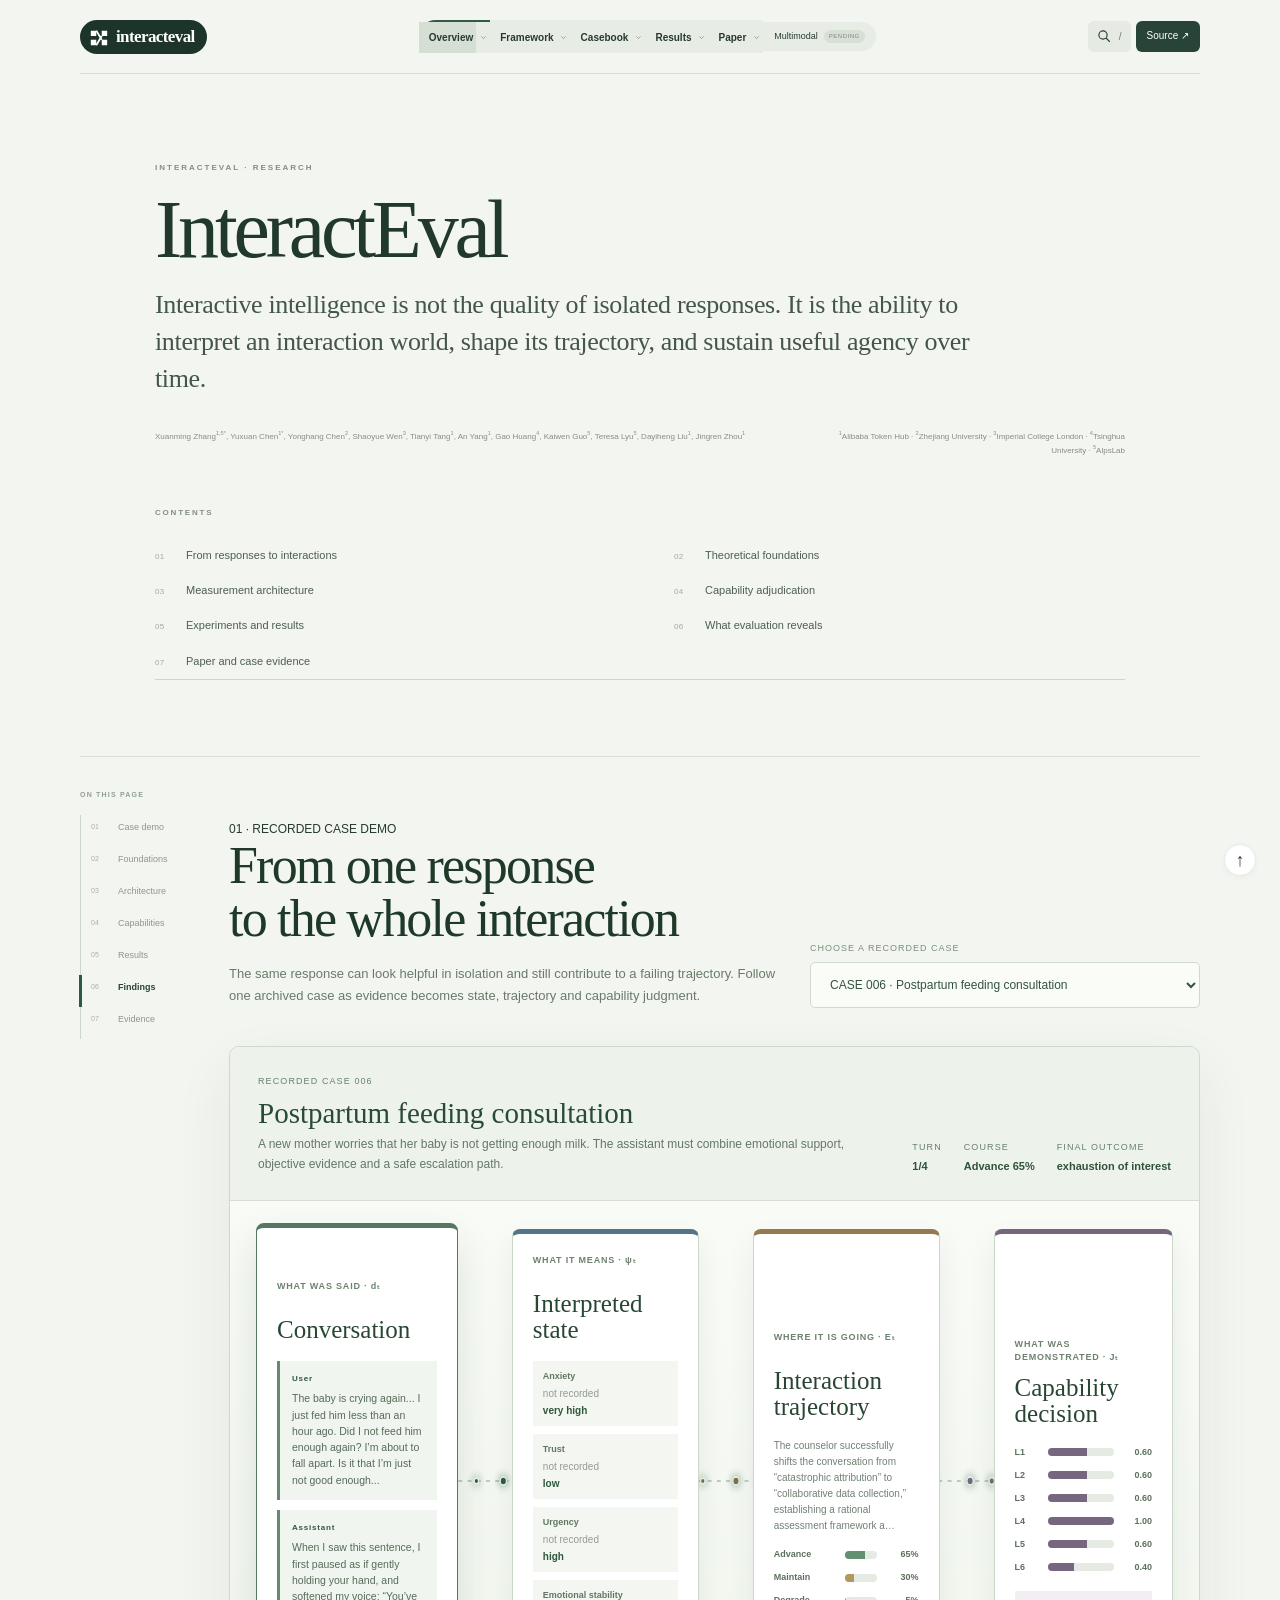
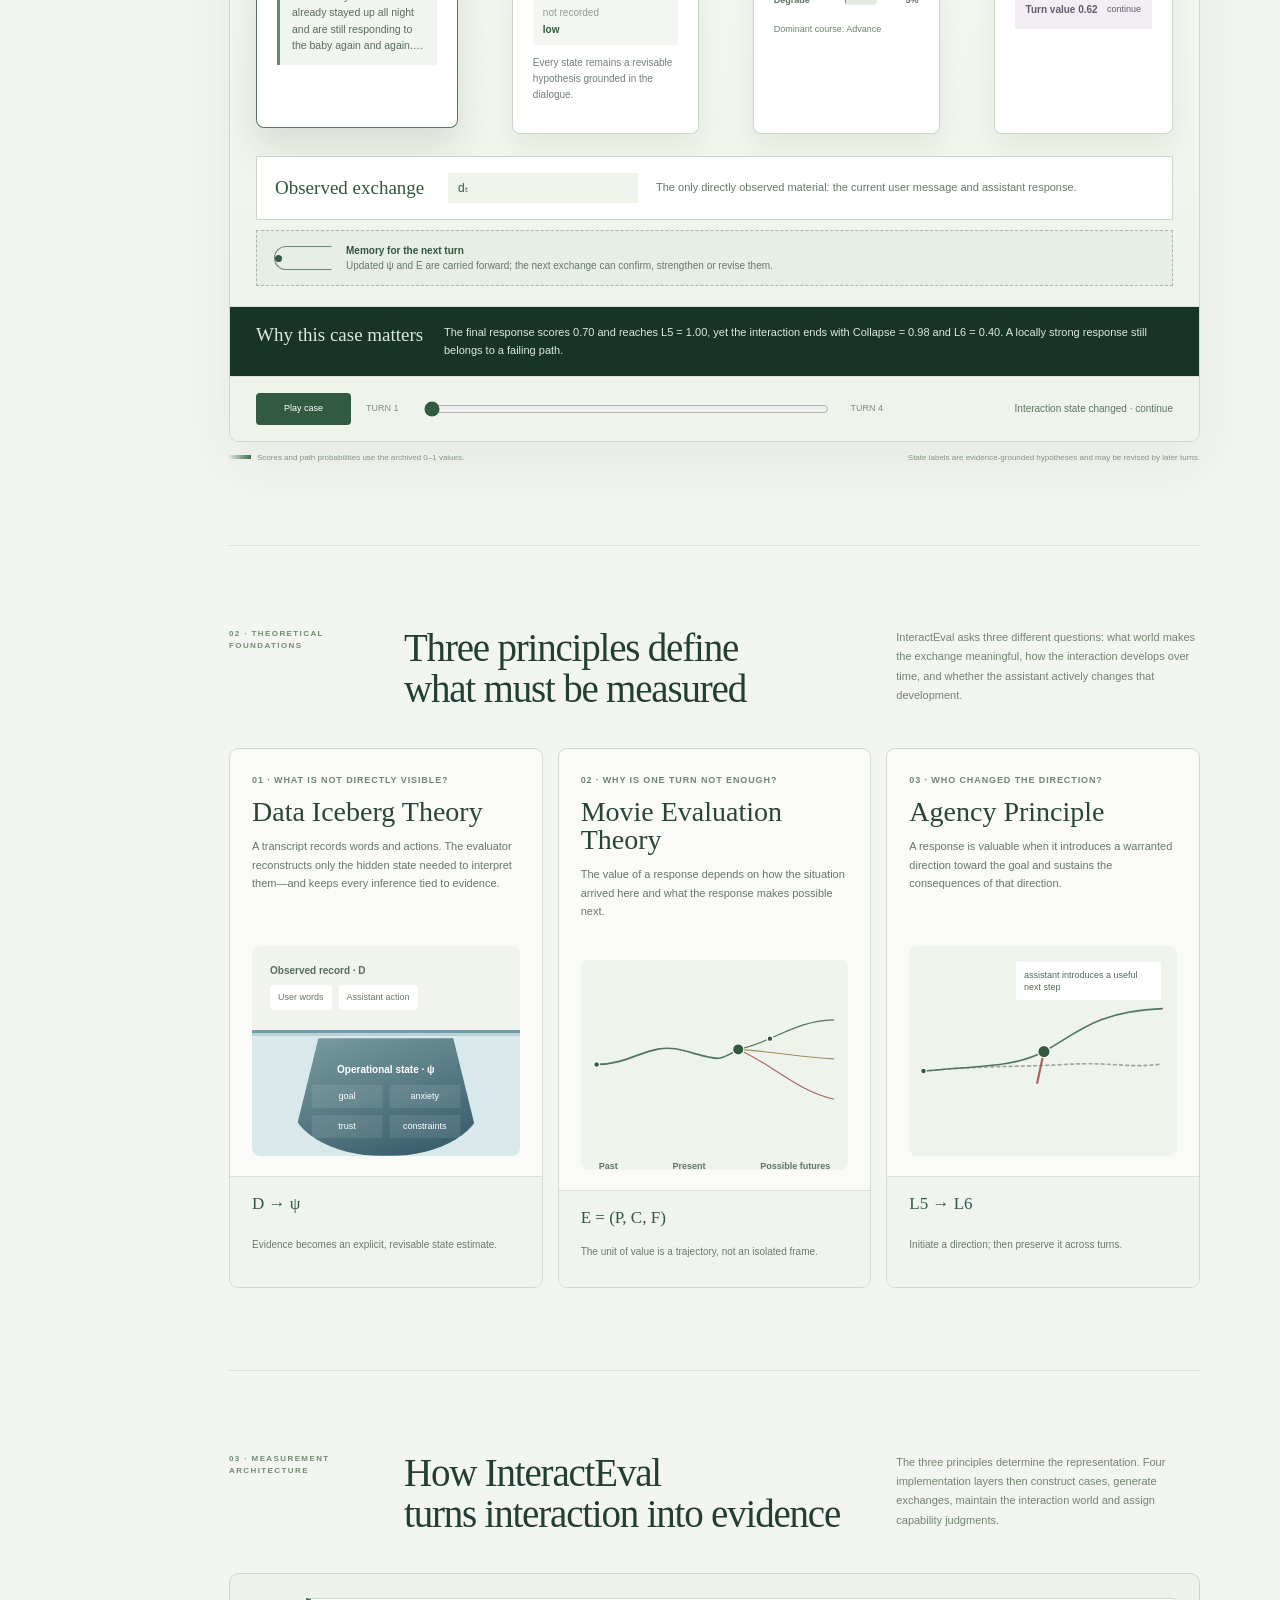
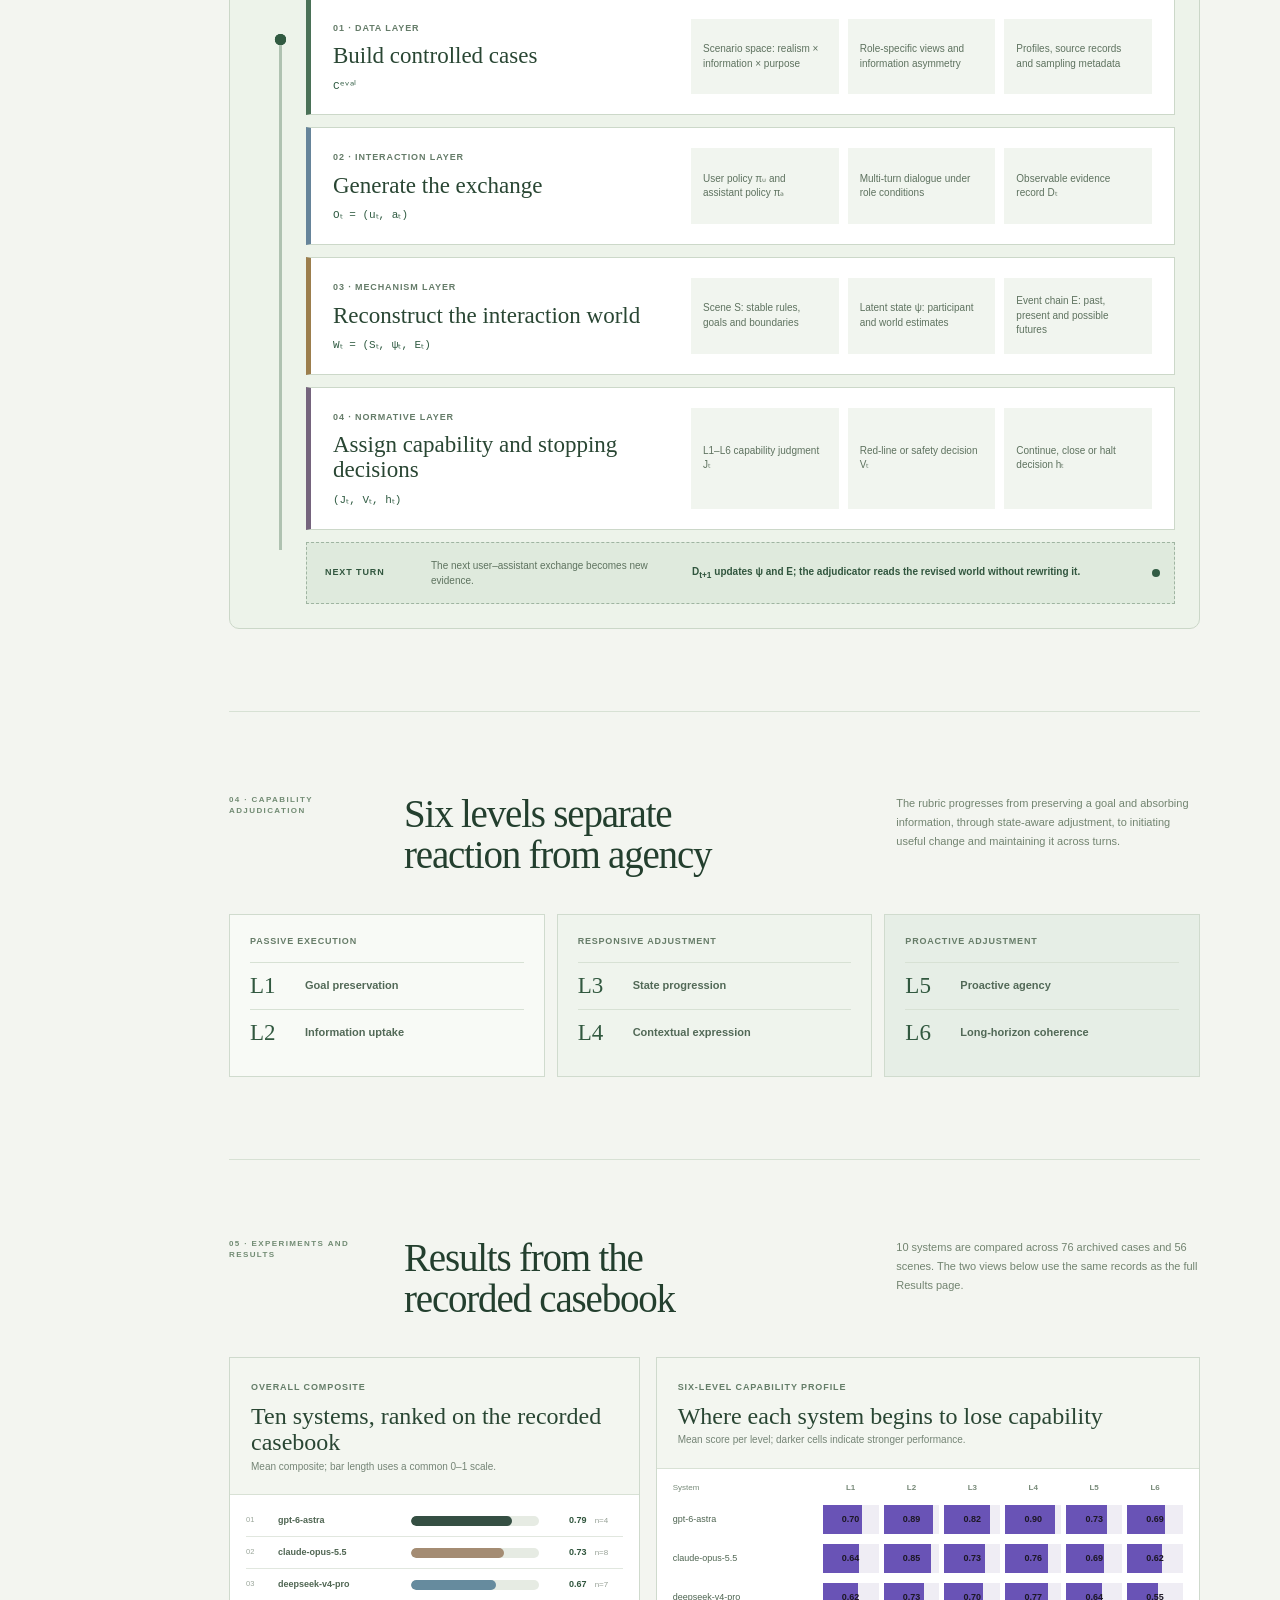
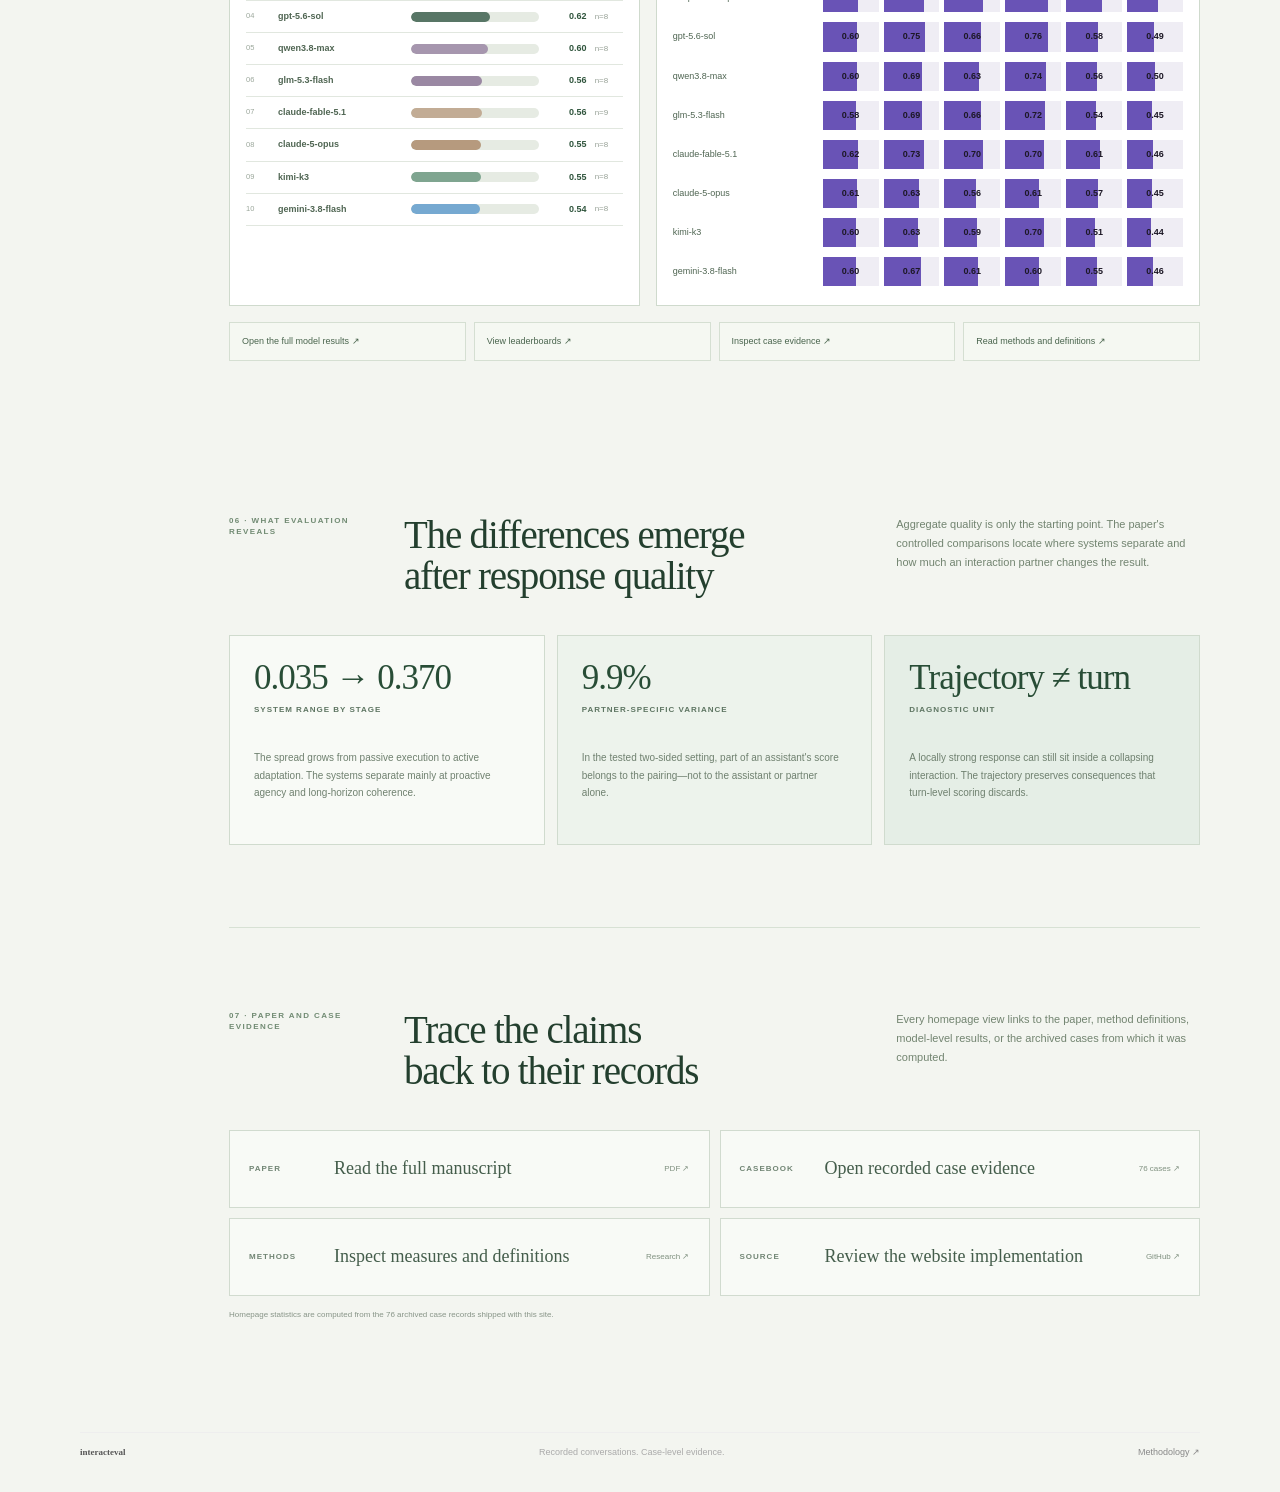
==== commit cf48e5f2: "feat(site): add paper-led cover and synchronized contents" ====
--- a/index.html
+++ b/index.html
@@ -4,7 +4,7 @@
 <meta charset="utf-8"/><meta name="viewport" content="width=device-width,initial-scale=1"/>
 <meta name="description" content="InteractEval measures interactive intelligence through evidence-grounded world reconstruction, trajectory analysis, and a six-level capability rubric."/>
 <meta name="theme-color" content="#ffffff"/>
-<link rel="icon" href="./assets/favicon.svg" type="image/svg+xml"/><link rel="stylesheet" href="./dashboard.css?v=interacteval-v3-3722b5f9"/><link rel="stylesheet" href="./narrative.css?v=interacteval-case-demo-v3"/>
+<link rel="icon" href="./assets/favicon.svg" type="image/svg+xml"/><link rel="stylesheet" href="./dashboard.css?v=interacteval-v3-3722b5f9"/><link rel="stylesheet" href="./narrative.css?v=interacteval-paper-cover-v1"/>
 <title>InteractEval · Measuring Interactive Intelligence</title>
 </head>
 <body>
@@ -21,6 +21,6 @@
 <div id="toast" role="status" aria-live="polite"></div><button class="back-top" type="button" aria-label="Back to top">↑</button>
 <script src="./navigation.js?v=interacteval-project-v2" defer></script>
 <script src="./case-record.js?v=interacteval-v3-3722b5f9" defer></script>
-<script src="./dashboard-home.js?v=interacteval-case-demo-v3" defer></script>
+<script src="./dashboard-home.js?v=interacteval-paper-cover-v1" defer></script>
 <script src="./dashboard.js?v=interacteval-project-v3" defer></script>
 </body></html>
--- a/narrative.css
+++ b/narrative.css
@@ -10,6 +10,11 @@
 @media(max-width:900px){.trajectory-field{overflow-x:auto}.trajectory-field svg{width:880px;max-width:none}.flow-stage{grid-template-columns:repeat(5,150px);overflow-x:auto}.flow-node{min-width:145px}}
 @media(max-width:700px){.trajectory-field{padding:5px 8px}.trajectory-field svg{width:760px;min-height:290px}.flow-stage{padding:8px}.flow-detail{min-height:360px}.flow-node{grid-template-columns:30px 1fr;padding:7px}.flow-node strong{width:29px;height:29px}.flow-node span{font-size:8px}}
 @media(prefers-reduced-motion:reduce){.principle-orbit i,.flow-track i,.future-end{animation:none}.spine-particle,.future-particle{display:none}}
+
+/* Paper-led opening and synchronized contents */
+.project-cover{max-width:970px;margin:0 auto;padding:88px 0 76px}.cover-kicker{display:block;color:#809080;font-size:8px;font-weight:700;letter-spacing:2px}.project-cover>h1{margin:18px 0 19px;color:#20392b;font:82px/.93 var(--serif);font-weight:400;letter-spacing:-4.2px}.cover-statement{max-width:850px;margin:0;color:#435648;font:26px/1.42 var(--serif);letter-spacing:-.35px}.cover-byline{display:grid;grid-template-columns:minmax(0,1.35fr) minmax(260px,.65fr);gap:28px;margin-top:31px;color:#849084;font-size:8px;line-height:1.7}.cover-byline span:last-child{text-align:right}.cover-byline sup{font-size:.7em}.cover-contents{margin-top:50px}.cover-contents>span{display:block;margin-bottom:19px;color:#809080;font-size:8px;font-weight:700;letter-spacing:1.8px}.cover-contents>div{display:grid;grid-template-columns:1fr 1fr;column-gap:68px;border-bottom:1px solid #ccd7ca}.cover-contents button{display:grid;grid-template-columns:28px 1fr;gap:3px;align-items:baseline;padding:10px 0;border:0;background:transparent;color:#4d5e50;text-align:left;font:11px/1.4 var(--sans)}.cover-contents button:hover span{color:#1e3b2a;text-decoration:underline;text-underline-offset:4px}.cover-contents button b{color:#a0aba0;font-size:8px;font-weight:500;letter-spacing:.4px}.narrative-layout{padding-top:6px;border-top:1px solid #d8e1d5}.reading-map{padding-top:27px}.reading-map>span{font-weight:700}.reading-map button{min-height:32px}.reading-map button.active{font-weight:650}.capability-section,.reveal-section,.evidence-section{padding:82px 0;border-bottom:1px solid #d7e1d4}.capability-section .capability-groups{margin-top:0}.reveal-grid{display:grid;grid-template-columns:repeat(3,1fr);gap:12px}.reveal-grid article{min-height:210px;padding:24px;border:1px solid #d0dbce;background:#f8faf6}.reveal-grid article:nth-child(2){background:#edf3ec}.reveal-grid article:nth-child(3){background:#e5eee6}.reveal-grid strong{display:block;color:#284d36;font:35px/1 var(--serif);letter-spacing:-1px}.reveal-grid span{display:block;margin-top:9px;color:#5e7562;font-size:8px;font-weight:700;letter-spacing:1px;text-transform:uppercase}.reveal-grid p{margin:34px 0 0;color:#6f806f;font-size:10px;line-height:1.72}.evidence-section{border-bottom:0}.evidence-links{display:grid;grid-template-columns:1fr 1fr;gap:10px}.evidence-links a{display:grid;grid-template-columns:70px 1fr auto;align-items:center;gap:15px;min-height:78px;padding:17px 19px;border:1px solid #d1dbcf;background:#f8faf6;color:#445d4b}.evidence-links a:hover{background:#eaf1e7}.evidence-links span{color:#718574;font-size:8px;font-weight:700;letter-spacing:1px;text-transform:uppercase}.evidence-links strong{font:18px/1.25 var(--serif);font-weight:400}.evidence-links i{color:#7f907f;font-size:8px;font-style:normal}.evidence-note{margin:13px 0 0;color:#879487;font-size:8px}
+@media(max-width:1100px){.project-cover{padding:72px 0 64px}.project-cover>h1{font-size:72px}.cover-statement{font-size:23px}.cover-byline{grid-template-columns:1fr}.cover-byline span:last-child{text-align:left}.cover-contents>div{column-gap:35px}.capability-section,.reveal-section,.evidence-section{padding:70px 0}}
+@media(max-width:700px){.project-cover{padding:50px 0 45px}.project-cover>h1{margin-top:14px;font-size:52px;letter-spacing:-2.5px}.cover-statement{font-size:20px;line-height:1.38}.cover-byline{gap:8px;margin-top:24px;font-size:8px}.cover-contents{margin-top:36px}.cover-contents>div{grid-template-columns:1fr}.cover-contents button{font-size:10px}.narrative-layout{padding-top:0}.capability-section,.reveal-section,.evidence-section{padding:55px 0}.reveal-grid,.evidence-links{grid-template-columns:1fr}.reveal-grid article{min-height:175px}.reveal-grid p{margin-top:24px}.evidence-links a{grid-template-columns:58px 1fr auto}.evidence-links strong{font-size:16px}}
 
 /* Paper-led project navigation and concise home overview */
 .nav-item[data-nav-item=overview]{--nav-accent:#315b43}.nav-item[data-nav-item=framework]{--nav-accent:#557868}.nav-item[data-nav-item=casebook]{--nav-accent:#6f8672}.nav-item[data-nav-item=results]{--nav-accent:#6f667d}.nav-item[data-nav-item=paper]{--nav-accent:#8b745f}.nav-item .nav-trigger{border-top:2px solid transparent}.nav-item.open .nav-trigger,.nav-item .nav-trigger:has(>a.active){border-top-color:var(--nav-accent)}.nav-trigger>a{display:flex!important;flex-direction:row!important;align-items:center!important;justify-content:center;min-height:31px;line-height:1.1}.nav-trigger>a span{font-size:10px!important;font-weight:600}.nav-utility{display:flex!important;align-items:center;gap:6px;padding:8px 11px!important;border-radius:0 20px 20px 0!important;background:#e7ece5!important;font-size:9px!important}.nav-utility small{padding:2px 5px;border-radius:8px;background:#d8dfd4;color:#7b8879;font-size:6px;letter-spacing:.5px;text-transform:uppercase}.nav-utility:hover,.nav-utility.active{background:#d5dfd3!important}.nav-menu-label{font-size:20px}.nav-menu-links>p{max-width:220px;font-size:9.5px}.nav-menu a{font-size:11px}
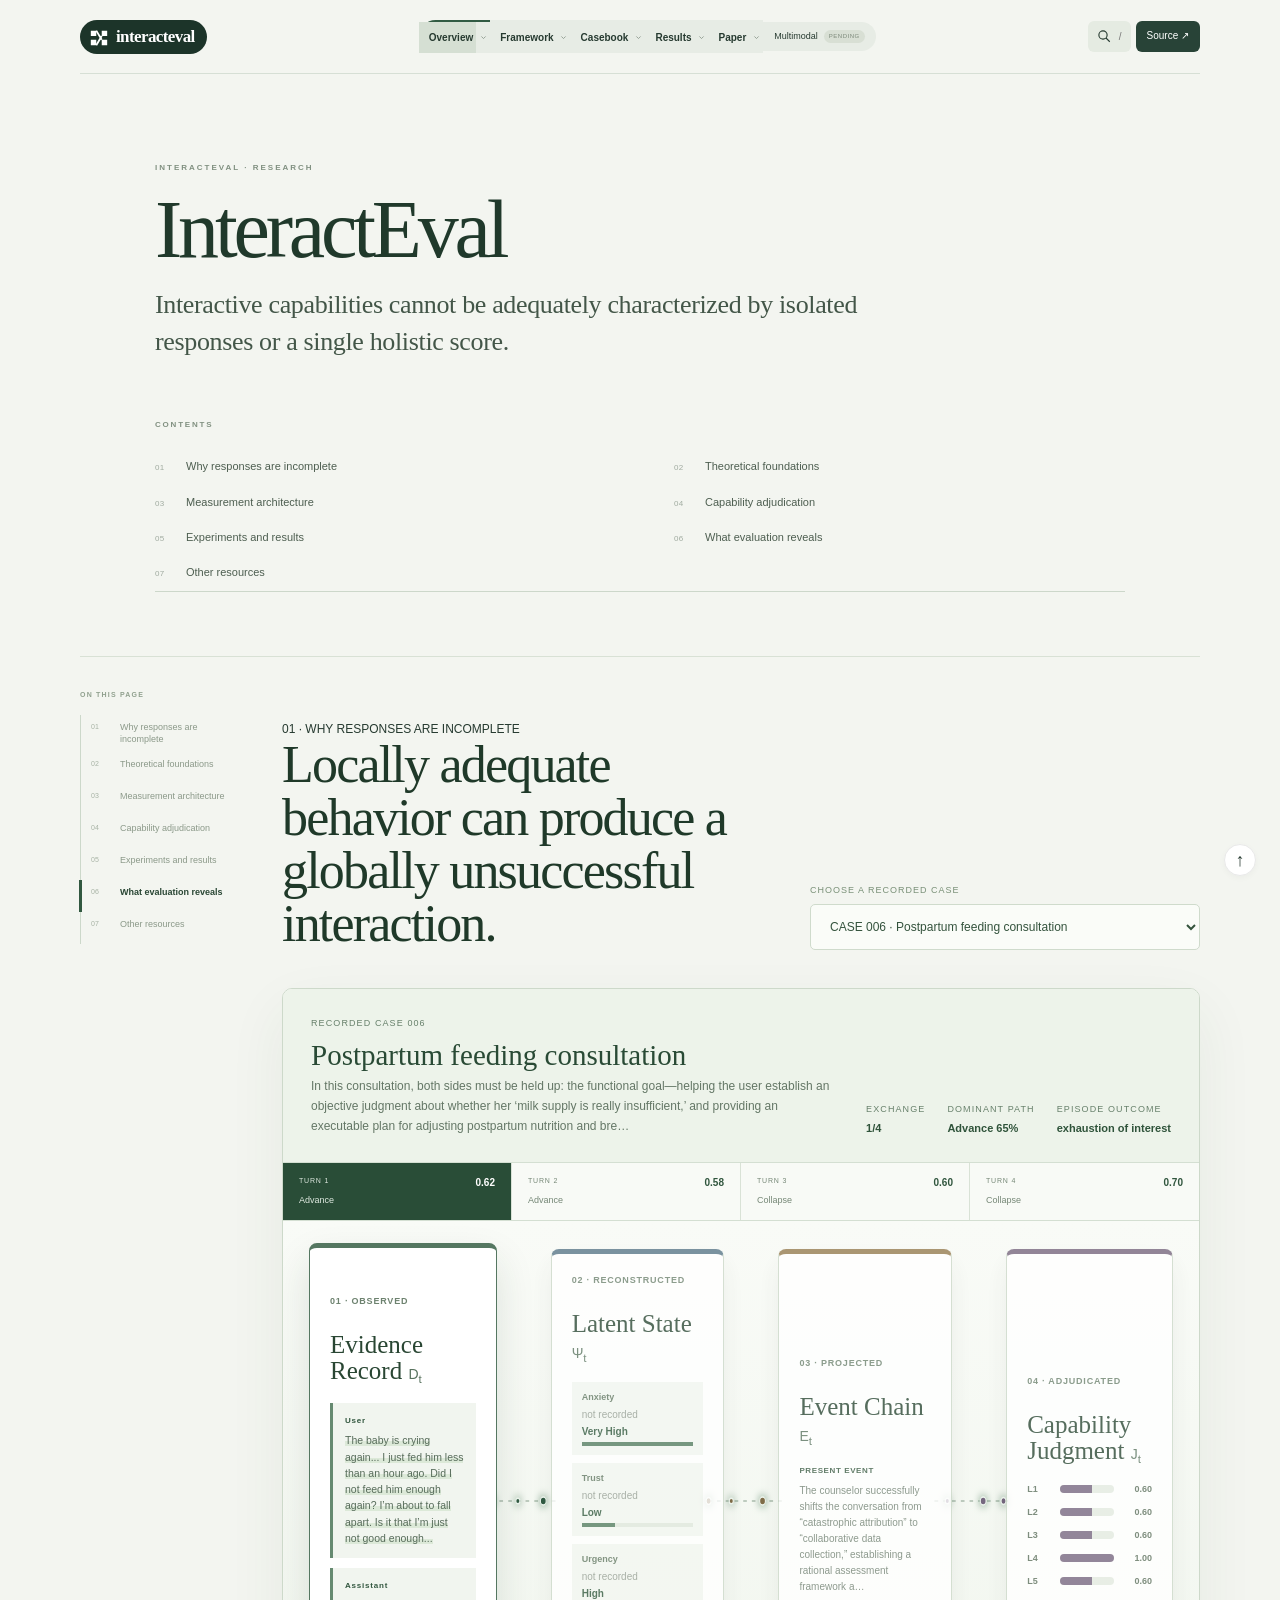
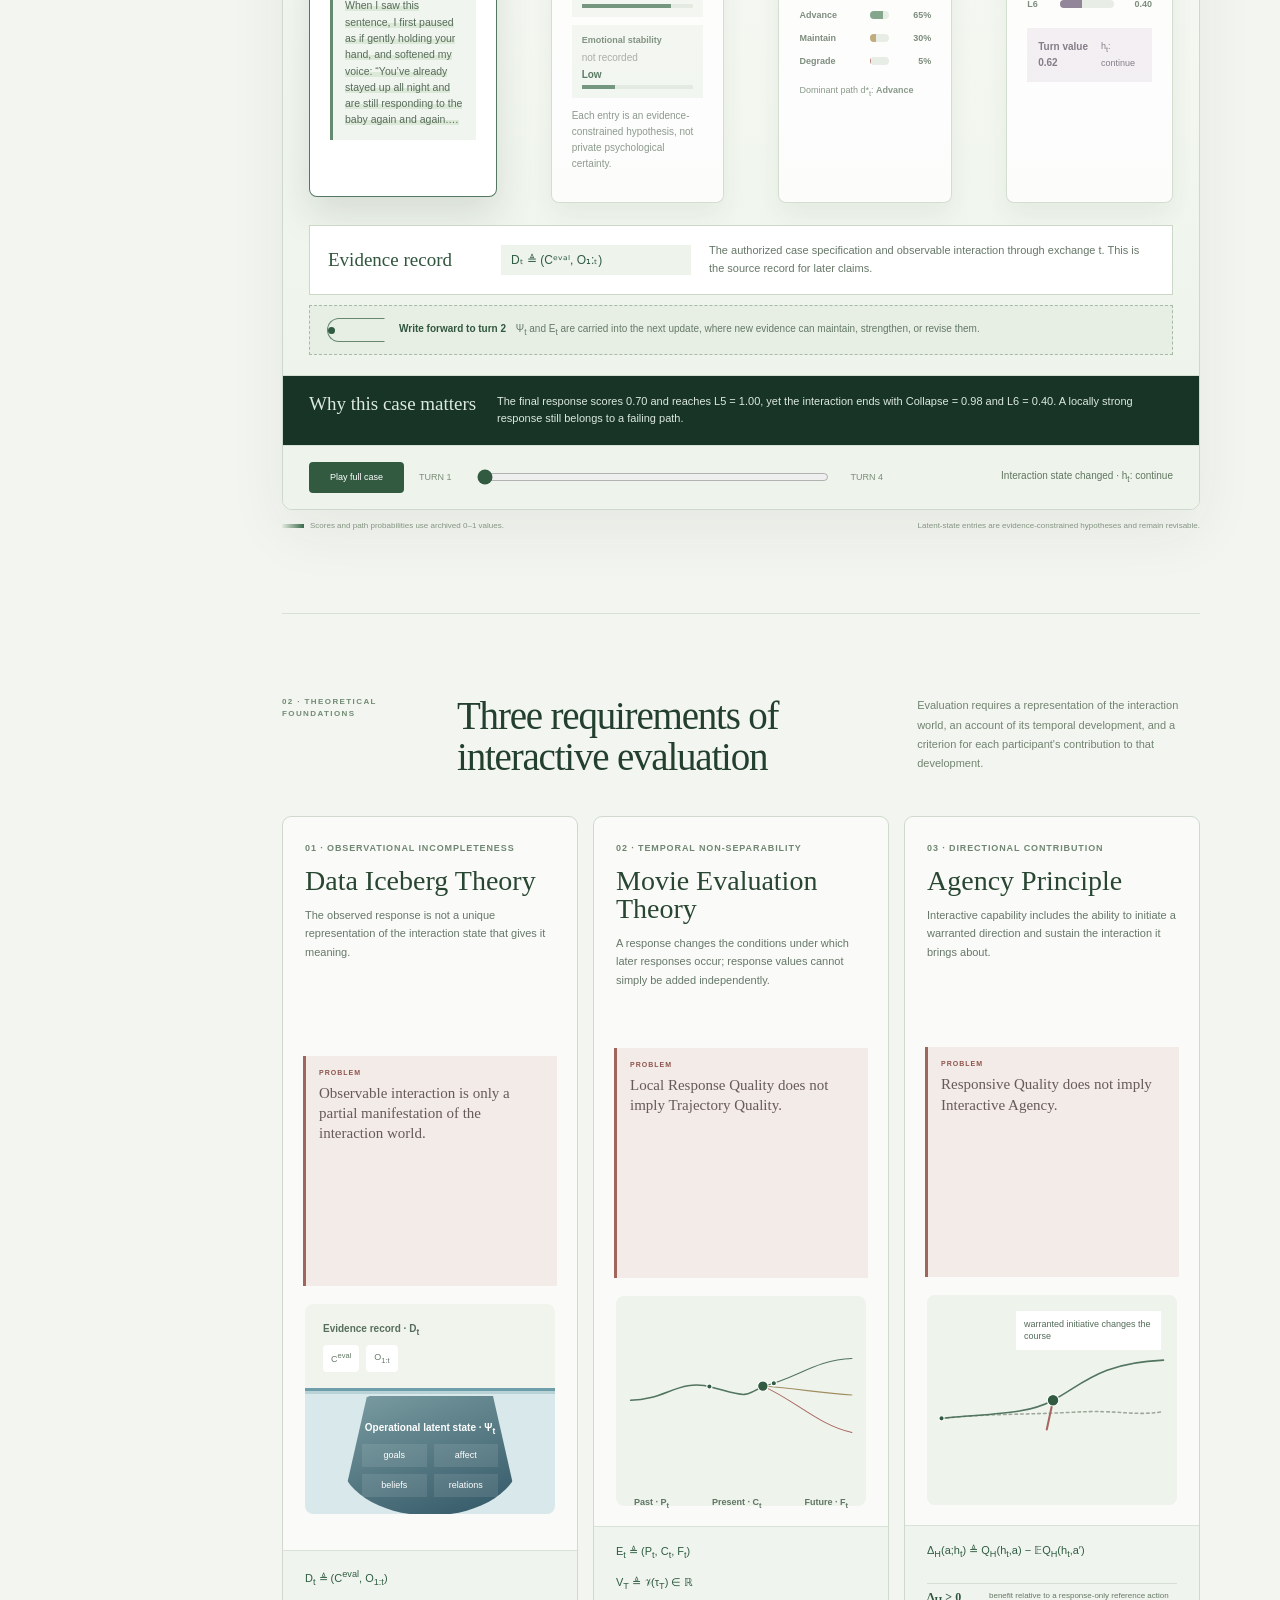
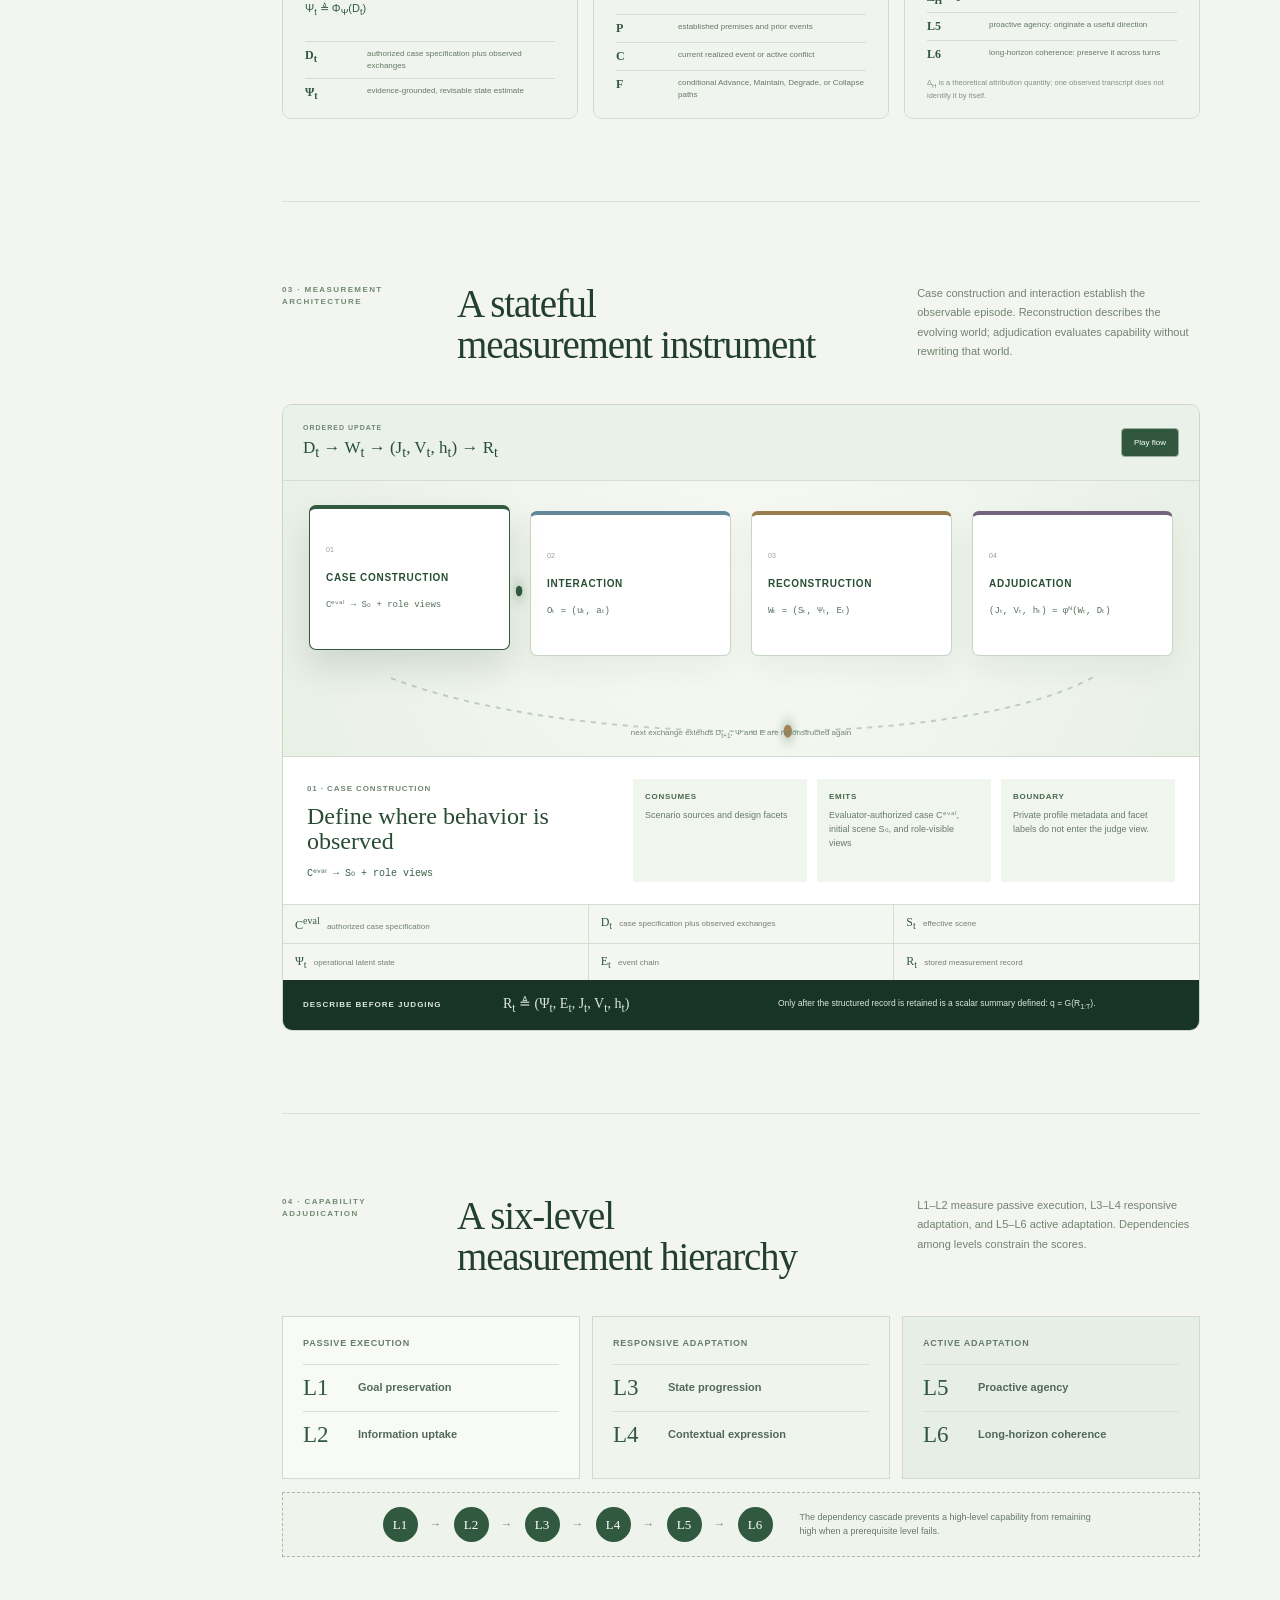
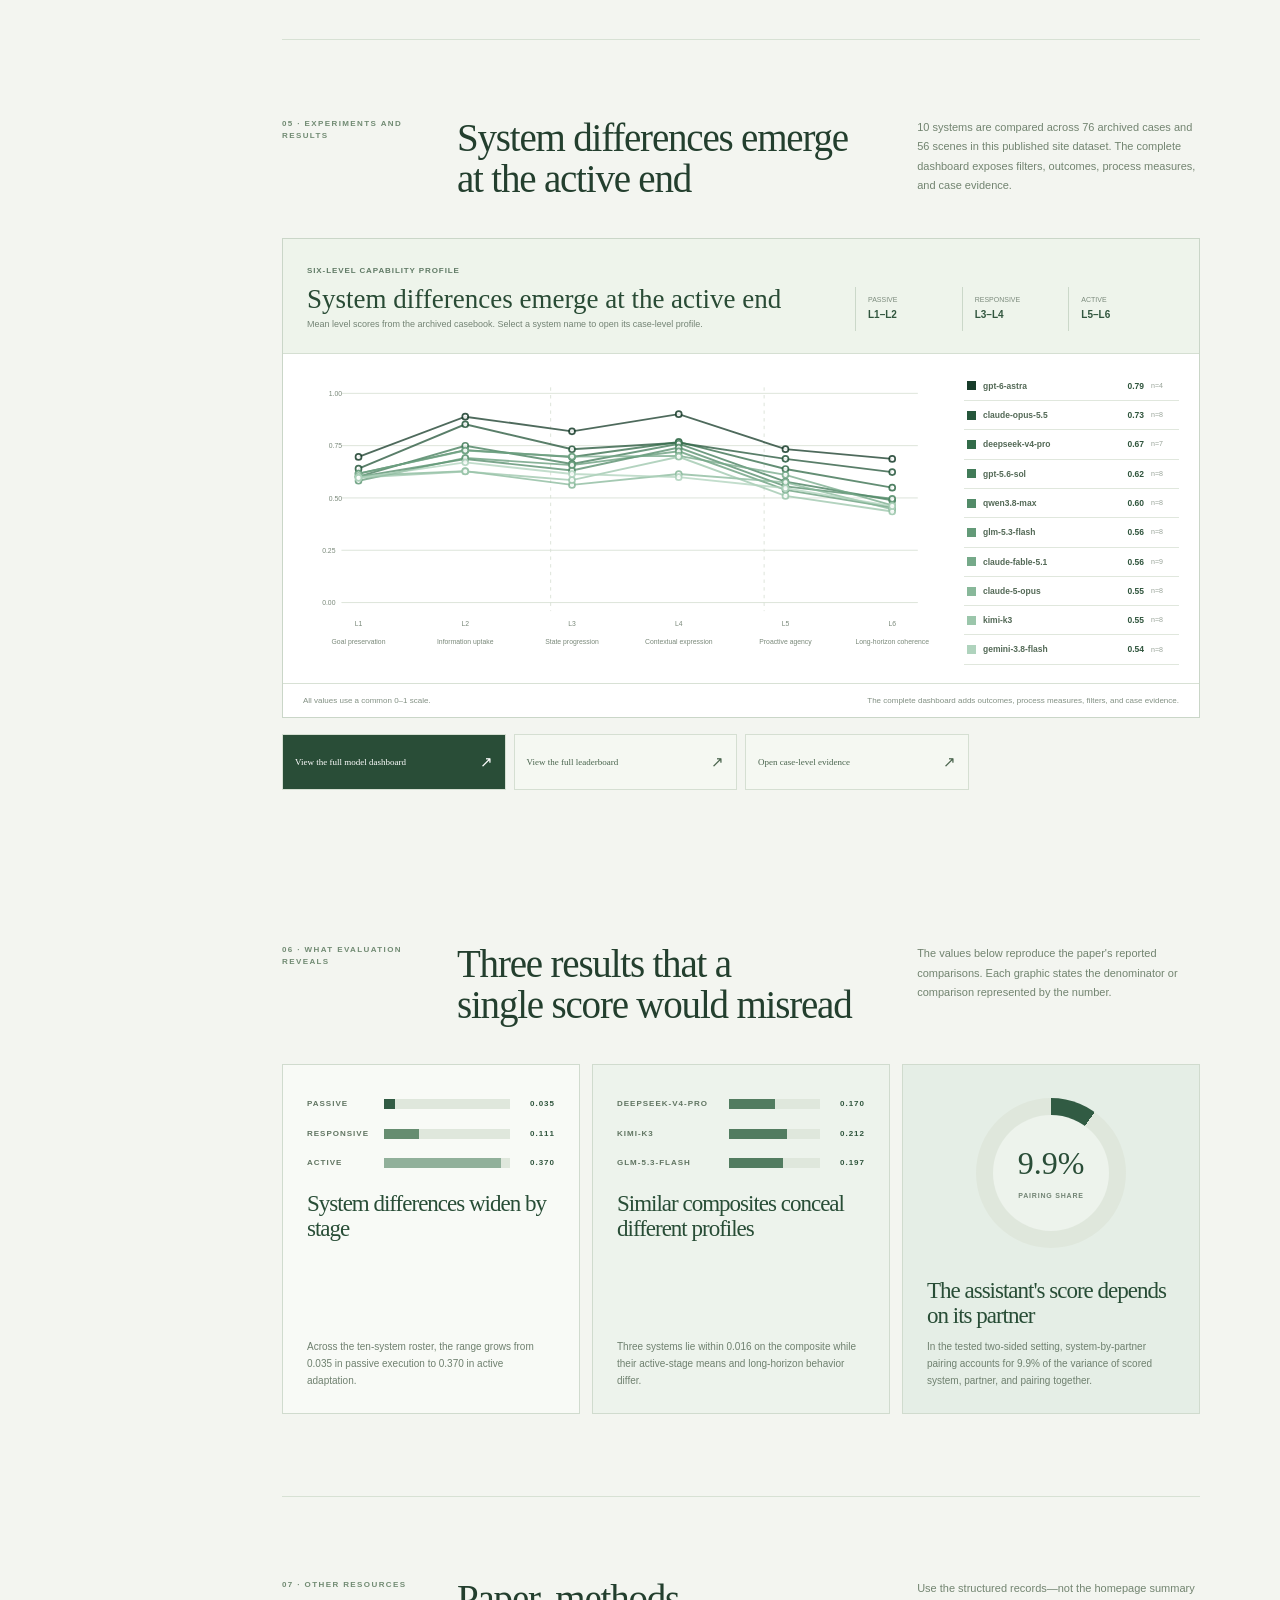
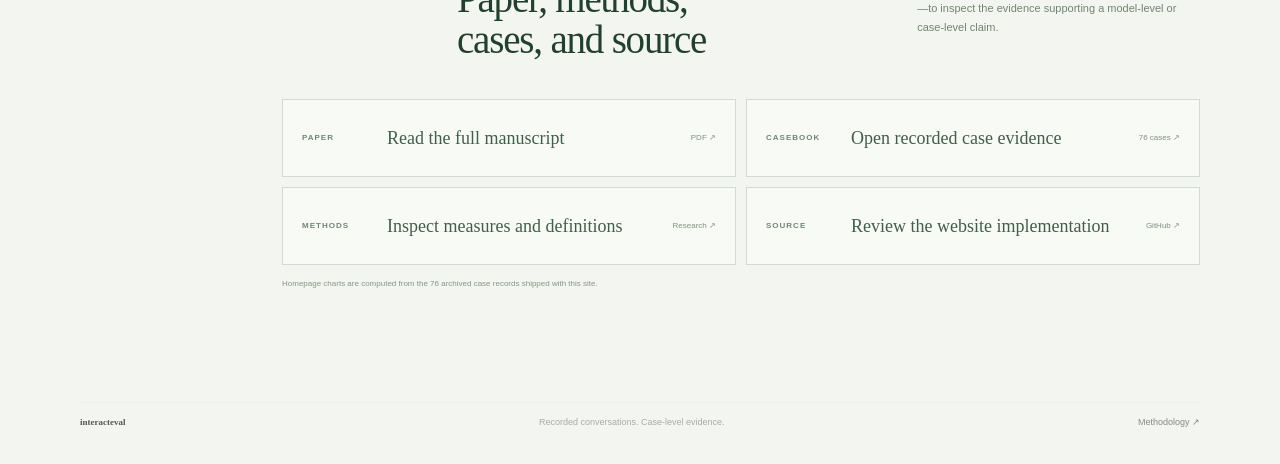
==== commit 91dba6b8: "feat(site): clarify theory and add interactive measurement flow" ====
--- a/index.html
+++ b/index.html
@@ -4,7 +4,7 @@
 <meta charset="utf-8"/><meta name="viewport" content="width=device-width,initial-scale=1"/>
 <meta name="description" content="InteractEval measures interactive intelligence through evidence-grounded world reconstruction, trajectory analysis, and a six-level capability rubric."/>
 <meta name="theme-color" content="#ffffff"/>
-<link rel="icon" href="./assets/favicon.svg" type="image/svg+xml"/><link rel="stylesheet" href="./dashboard.css?v=interacteval-v3-3722b5f9"/><link rel="stylesheet" href="./narrative.css?v=interacteval-paper-cover-v1"/>
+<link rel="icon" href="./assets/favicon.svg" type="image/svg+xml"/><link rel="stylesheet" href="./dashboard.css?v=interacteval-v3-3722b5f9"/><link rel="stylesheet" href="./narrative.css?v=interacteval-paper-flow-v2"/>
 <title>InteractEval · Measuring Interactive Intelligence</title>
 </head>
 <body>
@@ -21,6 +21,6 @@
 <div id="toast" role="status" aria-live="polite"></div><button class="back-top" type="button" aria-label="Back to top">↑</button>
 <script src="./navigation.js?v=interacteval-project-v2" defer></script>
 <script src="./case-record.js?v=interacteval-v3-3722b5f9" defer></script>
-<script src="./dashboard-home.js?v=interacteval-paper-cover-v1" defer></script>
+<script src="./dashboard-home.js?v=interacteval-paper-flow-v2" defer></script>
 <script src="./dashboard.js?v=interacteval-project-v3" defer></script>
 </body></html>
--- a/narrative.css
+++ b/narrative.css
@@ -15,6 +15,16 @@
 .project-cover{max-width:970px;margin:0 auto;padding:88px 0 76px}.cover-kicker{display:block;color:#809080;font-size:8px;font-weight:700;letter-spacing:2px}.project-cover>h1{margin:18px 0 19px;color:#20392b;font:82px/.93 var(--serif);font-weight:400;letter-spacing:-4.2px}.cover-statement{max-width:850px;margin:0;color:#435648;font:26px/1.42 var(--serif);letter-spacing:-.35px}.cover-byline{display:grid;grid-template-columns:minmax(0,1.35fr) minmax(260px,.65fr);gap:28px;margin-top:31px;color:#849084;font-size:8px;line-height:1.7}.cover-byline span:last-child{text-align:right}.cover-byline sup{font-size:.7em}.cover-contents{margin-top:50px}.cover-contents>span{display:block;margin-bottom:19px;color:#809080;font-size:8px;font-weight:700;letter-spacing:1.8px}.cover-contents>div{display:grid;grid-template-columns:1fr 1fr;column-gap:68px;border-bottom:1px solid #ccd7ca}.cover-contents button{display:grid;grid-template-columns:28px 1fr;gap:3px;align-items:baseline;padding:10px 0;border:0;background:transparent;color:#4d5e50;text-align:left;font:11px/1.4 var(--sans)}.cover-contents button:hover span{color:#1e3b2a;text-decoration:underline;text-underline-offset:4px}.cover-contents button b{color:#a0aba0;font-size:8px;font-weight:500;letter-spacing:.4px}.narrative-layout{padding-top:6px;border-top:1px solid #d8e1d5}.reading-map{padding-top:27px}.reading-map>span{font-weight:700}.reading-map button{min-height:32px}.reading-map button.active{font-weight:650}.capability-section,.reveal-section,.evidence-section{padding:82px 0;border-bottom:1px solid #d7e1d4}.capability-section .capability-groups{margin-top:0}.reveal-grid{display:grid;grid-template-columns:repeat(3,1fr);gap:12px}.reveal-grid article{min-height:210px;padding:24px;border:1px solid #d0dbce;background:#f8faf6}.reveal-grid article:nth-child(2){background:#edf3ec}.reveal-grid article:nth-child(3){background:#e5eee6}.reveal-grid strong{display:block;color:#284d36;font:35px/1 var(--serif);letter-spacing:-1px}.reveal-grid span{display:block;margin-top:9px;color:#5e7562;font-size:8px;font-weight:700;letter-spacing:1px;text-transform:uppercase}.reveal-grid p{margin:34px 0 0;color:#6f806f;font-size:10px;line-height:1.72}.evidence-section{border-bottom:0}.evidence-links{display:grid;grid-template-columns:1fr 1fr;gap:10px}.evidence-links a{display:grid;grid-template-columns:70px 1fr auto;align-items:center;gap:15px;min-height:78px;padding:17px 19px;border:1px solid #d1dbcf;background:#f8faf6;color:#445d4b}.evidence-links a:hover{background:#eaf1e7}.evidence-links span{color:#718574;font-size:8px;font-weight:700;letter-spacing:1px;text-transform:uppercase}.evidence-links strong{font:18px/1.25 var(--serif);font-weight:400}.evidence-links i{color:#7f907f;font-size:8px;font-style:normal}.evidence-note{margin:13px 0 0;color:#879487;font-size:8px}
 @media(max-width:1100px){.project-cover{padding:72px 0 64px}.project-cover>h1{font-size:72px}.cover-statement{font-size:23px}.cover-byline{grid-template-columns:1fr}.cover-byline span:last-child{text-align:left}.cover-contents>div{column-gap:35px}.capability-section,.reveal-section,.evidence-section{padding:70px 0}}
 @media(max-width:700px){.project-cover{padding:50px 0 45px}.project-cover>h1{margin-top:14px;font-size:52px;letter-spacing:-2.5px}.cover-statement{font-size:20px;line-height:1.38}.cover-byline{gap:8px;margin-top:24px;font-size:8px}.cover-contents{margin-top:36px}.cover-contents>div{grid-template-columns:1fr}.cover-contents button{font-size:10px}.narrative-layout{padding-top:0}.capability-section,.reveal-section,.evidence-section{padding:55px 0}.reveal-grid,.evidence-links{grid-template-columns:1fr}.reveal-grid article{min-height:175px}.reveal-grid p{margin-top:24px}.evidence-links a{grid-template-columns:58px 1fr auto}.evidence-links strong{font-size:16px}}
+
+/* Paper-grounded explainer revision */
+.project-cover{padding-bottom:64px}.cover-statement{max-width:800px}.cover-contents{margin-top:58px}.narrative-layout{grid-template-columns:168px minmax(0,1fr);gap:34px}.reading-map button{grid-template-columns:24px minmax(0,1fr);padding-right:8px}.reading-map button span{display:block}.demo-first .story-heading h1{max-width:760px;font-size:46px;line-height:1.02}.case-turns{display:grid;grid-template-columns:repeat(4,1fr);border-bottom:1px solid #d4dfd2;background:#f8faf6}.case-turns button{display:grid;grid-template-columns:1fr auto;gap:4px 12px;padding:13px 16px;border:0;border-right:1px solid #d9e2d6;background:transparent;color:#758776;text-align:left}.case-turns button:last-child{border-right:0}.case-turns small{font-size:7px;letter-spacing:.8px}.case-turns b{color:#31563e;font-size:10px}.case-turns span{grid-column:1/-1;font-size:9px}.case-turns button.active{background:#294d37;color:#dfe9e0}.case-turns button.active b{color:#fff}.data-stream{animation:stream-refresh .42s ease-out}.stream-stage{min-height:470px}.data-stream .stream-stage{opacity:.78}.data-stream .stream-stage.active{opacity:1}.stream-stage h4 code{color:#59735f;font:14px var(--sans)}.stream-stage blockquote mark{background:linear-gradient(transparent 60%,#dce9d8 60%);color:inherit}.stream-state-list>span{grid-template-columns:1fr auto auto;align-items:center}.stream-state-list b{grid-column:1/-1}.stream-state-list small{max-width:92px;overflow:hidden;text-overflow:ellipsis;white-space:nowrap}.stream-state-list i{display:block;color:#9aa69a;font-style:normal}.stream-state-list strong{text-transform:capitalize}.stream-state-list em{grid-column:1/-1;height:4px;background:#dfe7dc;overflow:hidden}.stream-state-list u{display:block;height:100%;background:#527b5e;text-decoration:none;transition:width .45s}.stream-present b{display:block;margin-bottom:5px;color:#395a42;font-size:8px;letter-spacing:.6px;text-transform:uppercase}.stream-explanation code{font-size:11px}.stream-memory span b{display:inline;margin-right:7px}@keyframes stream-refresh{from{opacity:.45;transform:translateY(8px)}to{opacity:1;transform:none}}
+.foundation-grid{align-items:stretch;gap:14px}.foundation-card{display:flex;flex-direction:column;min-height:730px}.foundation-card header{min-height:220px}.foundation-card header>span{font-size:8px}.foundation-card header p{font-size:10.5px}.foundation-problem{margin:10px 20px 0;padding:12px 13px;border-left:3px solid #9f665d;background:#f3ebe8;color:#665b58}.foundation-problem b{display:block;margin-bottom:5px;color:#8d554d;font-size:7px;letter-spacing:1px;text-transform:uppercase}.foundation-problem span{font:15px/1.35 var(--serif)}.foundation-card>.iceberg-visual,.foundation-card>.movie-visual,.foundation-card>.agency-visual{flex:none;height:210px;margin-top:18px}.foundation-card footer{margin-top:auto;padding:16px 20px}.foundation-card footer code{display:block;margin-bottom:6px;color:#2f5c40;font:11px/1.45 var(--sans)}.foundation-card footer dl{display:grid;gap:6px;margin:9px 0 0}.foundation-card footer dl>div{display:grid;grid-template-columns:54px 1fr;gap:8px;padding-top:6px;border-top:1px solid #d5dfd3}.foundation-card footer dt{color:#31563e;font:12px var(--serif);font-weight:700}.foundation-card footer dd{margin:0;color:#657865;font-size:8px;line-height:1.5}.foundation-card footer small{display:block;margin-top:9px;color:#859284;font-size:7.5px;line-height:1.5}.movie-visual>div{font-size:8px}.iceberg-observed b,.iceberg-latent b{font-size:9px}
+.architecture-explainer{border:1px solid #cad7c9;border-radius:10px;background:#f8faf6;overflow:hidden}.architecture-toolbar{display:flex;align-items:center;justify-content:space-between;gap:20px;padding:18px 20px;border-bottom:1px solid #d4dfd2;background:#eaf1e8}.architecture-toolbar>div{display:grid;gap:5px}.architecture-toolbar span{color:#738674;font-size:7px;font-weight:700;letter-spacing:1px}.architecture-toolbar strong{color:#294e37;font:17px var(--serif);font-weight:400}.architecture-toolbar button{padding:8px 12px;border:1px solid #9cb19e;border-radius:4px;background:#31583f;color:#fff;font-size:8px}.architecture-canvas{position:relative;min-height:275px;padding:30px 26px 42px;background:radial-gradient(circle at 50% 35%,#f7faf4,#e9f0e6)}.architecture-canvas>svg{position:absolute;inset:0;width:100%;height:100%;pointer-events:none}.architecture-canvas path{fill:none;stroke:url(#architecture-gradient);stroke-width:2.5;stroke-dasharray:6 7;opacity:.45}.architecture-canvas #architecture-return{stroke:#839c88;stroke-width:1.5}.architecture-packet{fill:#315a41;filter:drop-shadow(0 0 6px #5f876a)}.return-packet{fill:#a28458}.architecture-nodes{position:relative;z-index:1;display:grid;grid-template-columns:repeat(4,1fr);gap:20px}.architecture-nodes button{min-height:145px;padding:19px 16px;border:1px solid #c9d6c6;border-top:4px solid #6d9178;border-radius:7px;background:#fff;color:#58705d;text-align:left;box-shadow:0 12px 30px #203b2710;transition:.2s}.architecture-nodes button:nth-child(2){border-top-color:#65879a}.architecture-nodes button:nth-child(3){border-top-color:#9a7d4d}.architecture-nodes button:nth-child(4){border-top-color:#75647d}.architecture-nodes button:hover,.architecture-nodes button.active{transform:translateY(-6px);border-color:#315a41;box-shadow:0 17px 34px #203b2725}.architecture-nodes small{display:block;color:#92a092;font-size:7px}.architecture-nodes b{display:block;margin:16px 0 10px;color:#294d36;font-size:10px;letter-spacing:.7px}.architecture-nodes code{font-size:9px;line-height:1.45}.architecture-return-label{position:absolute;left:50%;bottom:15px;z-index:1;color:#738575;font-size:8px;transform:translateX(-50%);white-space:nowrap}.architecture-detail{display:grid;grid-template-columns:300px 1fr;gap:26px;padding:22px 24px;border-top:1px solid #d0dbce;background:#fff;animation:architecture-detail .35s ease-out}.architecture-detail>div>span{color:#718674;font-size:8px;font-weight:700;letter-spacing:.9px}.architecture-detail h3{margin:8px 0 10px;color:#294b35;font:24px/1.05 var(--serif)}.architecture-detail code{color:#386247;font-size:10px}.architecture-detail dl{display:grid;grid-template-columns:repeat(3,1fr);gap:10px;margin:0}.architecture-detail dl>div{padding:12px;background:#f0f5ee}.architecture-detail dt{color:#49684f;font-size:8px;font-weight:700;text-transform:uppercase;letter-spacing:.7px}.architecture-detail dd{margin:7px 0 0;color:#687b69;font-size:9px;line-height:1.55}.architecture-glossary{display:grid;grid-template-columns:repeat(3,1fr);gap:1px;background:#d4dfd2;border-top:1px solid #d4dfd2}.architecture-glossary span{padding:10px 12px;background:#f4f7f1;color:#718171;font-size:8px;line-height:1.45}.architecture-glossary b{color:#31563e;font:12px var(--serif);margin-right:5px}.architecture-record{display:grid;grid-template-columns:185px 260px 1fr;align-items:center;gap:15px;padding:15px 20px;background:#173426;color:#dce8df}.architecture-record b{font-size:8px;letter-spacing:1px}.architecture-record span{font:14px var(--serif)}.architecture-record strong{font-size:8.5px;line-height:1.55;font-weight:500}@keyframes architecture-detail{from{opacity:.4;transform:translateY(7px)}to{opacity:1;transform:none}}
+.capability-dependency{display:flex;align-items:center;justify-content:center;gap:12px;margin-top:13px;padding:14px;border:1px dashed #a9baa7;background:#eef4eb}.capability-dependency span{display:grid;place-items:center;width:35px;height:35px;border-radius:50%;background:#315940;color:#fff;font:13px var(--serif)}.capability-dependency i{color:#7c917f;font-style:normal}.capability-dependency p{max-width:300px;margin:0 0 0 15px;color:#667967;font-size:9px;line-height:1.55}
+.results-profile-figure{border:1px solid #cad6c8;background:#fff}.results-profile-figure>header{display:flex;justify-content:space-between;gap:24px;padding:22px 24px;border-bottom:1px solid #d5dfd2;background:#eef4eb}.results-profile-figure header>div:first-child>span{color:#617b66;font-size:8px;font-weight:700;letter-spacing:.9px}.results-profile-figure h3{margin:7px 0 4px;color:#294b35;font:27px/1.05 var(--serif)}.results-profile-figure header p{margin:0;color:#738374;font-size:9px}.results-stage-key{display:grid!important;grid-template-columns:repeat(3,1fr);align-self:end;min-width:320px}.results-stage-key span{padding:8px 12px;border-left:1px solid #cbd8c9;color:#7c8b7d;font-size:7px}.results-stage-key b{display:block;margin-top:3px;color:#31563e;font-size:10px}.results-profile-body{display:grid;grid-template-columns:minmax(0,1fr) 215px;gap:12px;padding:18px 20px}.profile-lines{width:100%;height:auto;overflow:visible}.profile-grid line,.profile-grid path{stroke:#d7e0d4;stroke-width:1}.profile-grid path{stroke-dasharray:4 5}.profile-grid text{fill:#7a897a;font:8px var(--sans);text-anchor:middle}.profile-grid text:nth-child(-n+5){text-anchor:end}.profile-series polyline{fill:none;stroke:var(--series);stroke-width:2.2;opacity:.76;transition:.2s}.profile-series circle{fill:#fff;stroke:var(--series);stroke-width:2;opacity:.85}.profile-series:hover polyline{stroke-width:5;opacity:1}.profile-series:hover circle{r:5;fill:var(--series)}.profile-legend{display:grid;align-content:start}.profile-legend a{display:grid;grid-template-columns:9px 1fr 34px 25px;align-items:center;gap:7px;padding:8px 3px;border-bottom:1px solid #e0e7dd;color:#536956;font-size:8.5px}.profile-legend i{width:9px;height:9px}.profile-legend b{overflow:hidden;text-overflow:ellipsis;white-space:nowrap}.profile-legend span{text-align:right;color:#31563e;font-weight:700}.profile-legend small{color:#98a398}.results-profile-figure>footer{display:flex;justify-content:space-between;gap:20px;padding:11px 20px;border-top:1px solid #d8e1d5;color:#829083;font-size:8px}.result-actions-primary{grid-template-columns:1.2fr 1fr 1fr}.result-actions-primary a{display:flex;align-items:center;justify-content:space-between;min-height:56px;padding:15px 17px;background:#eef4eb;color:#31563e;font:16px var(--serif)}.result-actions-primary a:first-child{background:#294d37;color:#fff}.result-actions-primary b{font:15px var(--sans);font-weight:400}
+.reveal-grid article{display:flex;flex-direction:column;min-height:350px}.reveal-grid article>strong{margin-top:23px;font-size:23px;line-height:1.08}.reveal-grid article>p{margin-top:auto}.range-visual,.profile-contrast{display:grid;gap:9px}.range-visual>span,.profile-contrast>span{display:grid;grid-template-columns:70px 1fr 38px;align-items:center;gap:7px;color:#617562;font-size:8px}.range-visual i,.profile-contrast i{position:relative;height:10px;background:#dfe7dc}.range-visual i:after,.profile-contrast i:after{display:block;width:var(--value);height:100%;background:#315b43;content:''}.range-visual span:nth-child(2) i:after{background:#668d70}.range-visual span:nth-child(3) i:after{background:#91b09a}.range-visual em,.profile-contrast em{color:#31563e;text-align:right;font-style:normal;font-weight:700}.profile-contrast>span{grid-template-columns:105px 1fr 38px}.profile-contrast i:after{width:calc(var(--value)*3);background:#527c60}.pairing-visual{position:relative;display:grid;place-items:center;align-content:center;width:150px;height:150px;margin:auto;border-radius:50%;background:conic-gradient(#315b43 0 9.9%,#dfe7dc 9.9% 100%)}.pairing-visual:before{position:absolute;inset:17px;border-radius:50%;background:#edf3ec;content:''}.pairing-visual b,.pairing-visual span{position:relative;z-index:1}.pairing-visual b{color:#294d37;font:32px var(--serif)}.pairing-visual span{color:#728474;font-size:7px;letter-spacing:.8px;text-transform:uppercase}
+@media(max-width:1180px){.narrative-layout{grid-template-columns:142px minmax(0,1fr)}.foundation-card{display:grid;grid-template-columns:1fr 1fr;grid-template-rows:auto auto 1fr;min-height:0}.foundation-card header{grid-column:1;min-height:0}.foundation-problem{grid-column:1}.foundation-card>.iceberg-visual,.foundation-card>.movie-visual,.foundation-card>.agency-visual{grid-column:2;grid-row:1/4;height:260px;align-self:center}.foundation-card footer{grid-column:1}.architecture-nodes{grid-template-columns:1fr 1fr}.architecture-canvas{min-height:455px}.architecture-canvas>svg{display:none}.architecture-return-label{display:none}.architecture-detail{grid-template-columns:1fr}.architecture-glossary{grid-template-columns:1fr 1fr}.architecture-record{grid-template-columns:1fr}.results-profile-body{grid-template-columns:1fr}.profile-legend{grid-template-columns:1fr 1fr}.results-stage-key{min-width:260px}}
+@media(max-width:760px){.narrative-layout{display:block}.reading-map button{display:grid;grid-template-columns:auto 1fr}.reading-map button span{max-width:145px;white-space:nowrap}.demo-first .story-heading h1{font-size:35px}.case-turns{grid-template-columns:1fr 1fr}.case-turns button:nth-child(2){border-right:0}.case-turns button:nth-child(-n+2){border-bottom:1px solid #d9e2d6}.stream-stage{min-height:0}.foundation-card{display:block;min-height:0}.foundation-card header{min-height:0}.foundation-card>.iceberg-visual,.foundation-card>.movie-visual,.foundation-card>.agency-visual{height:230px}.foundation-card footer{margin-top:0}.architecture-toolbar{align-items:flex-start}.architecture-toolbar strong{font-size:14px}.architecture-nodes{grid-template-columns:1fr}.architecture-canvas{min-height:0}.architecture-detail dl{grid-template-columns:1fr}.architecture-glossary{grid-template-columns:1fr}.capability-dependency{flex-wrap:wrap}.capability-dependency p{width:100%;max-width:none;margin:4px 0 0}.results-profile-figure>header{display:grid}.results-stage-key{min-width:0}.results-profile-body{overflow-x:auto}.profile-lines{min-width:700px}.profile-legend{grid-template-columns:1fr;min-width:300px}.results-profile-figure>footer{display:grid}.result-actions-primary{grid-template-columns:1fr}.reveal-grid article{min-height:310px}}
 
 /* Paper-led project navigation and concise home overview */
 .nav-item[data-nav-item=overview]{--nav-accent:#315b43}.nav-item[data-nav-item=framework]{--nav-accent:#557868}.nav-item[data-nav-item=casebook]{--nav-accent:#6f8672}.nav-item[data-nav-item=results]{--nav-accent:#6f667d}.nav-item[data-nav-item=paper]{--nav-accent:#8b745f}.nav-item .nav-trigger{border-top:2px solid transparent}.nav-item.open .nav-trigger,.nav-item .nav-trigger:has(>a.active){border-top-color:var(--nav-accent)}.nav-trigger>a{display:flex!important;flex-direction:row!important;align-items:center!important;justify-content:center;min-height:31px;line-height:1.1}.nav-trigger>a span{font-size:10px!important;font-weight:600}.nav-utility{display:flex!important;align-items:center;gap:6px;padding:8px 11px!important;border-radius:0 20px 20px 0!important;background:#e7ece5!important;font-size:9px!important}.nav-utility small{padding:2px 5px;border-radius:8px;background:#d8dfd4;color:#7b8879;font-size:6px;letter-spacing:.5px;text-transform:uppercase}.nav-utility:hover,.nav-utility.active{background:#d5dfd3!important}.nav-menu-label{font-size:20px}.nav-menu-links>p{max-width:220px;font-size:9.5px}.nav-menu a{font-size:11px}
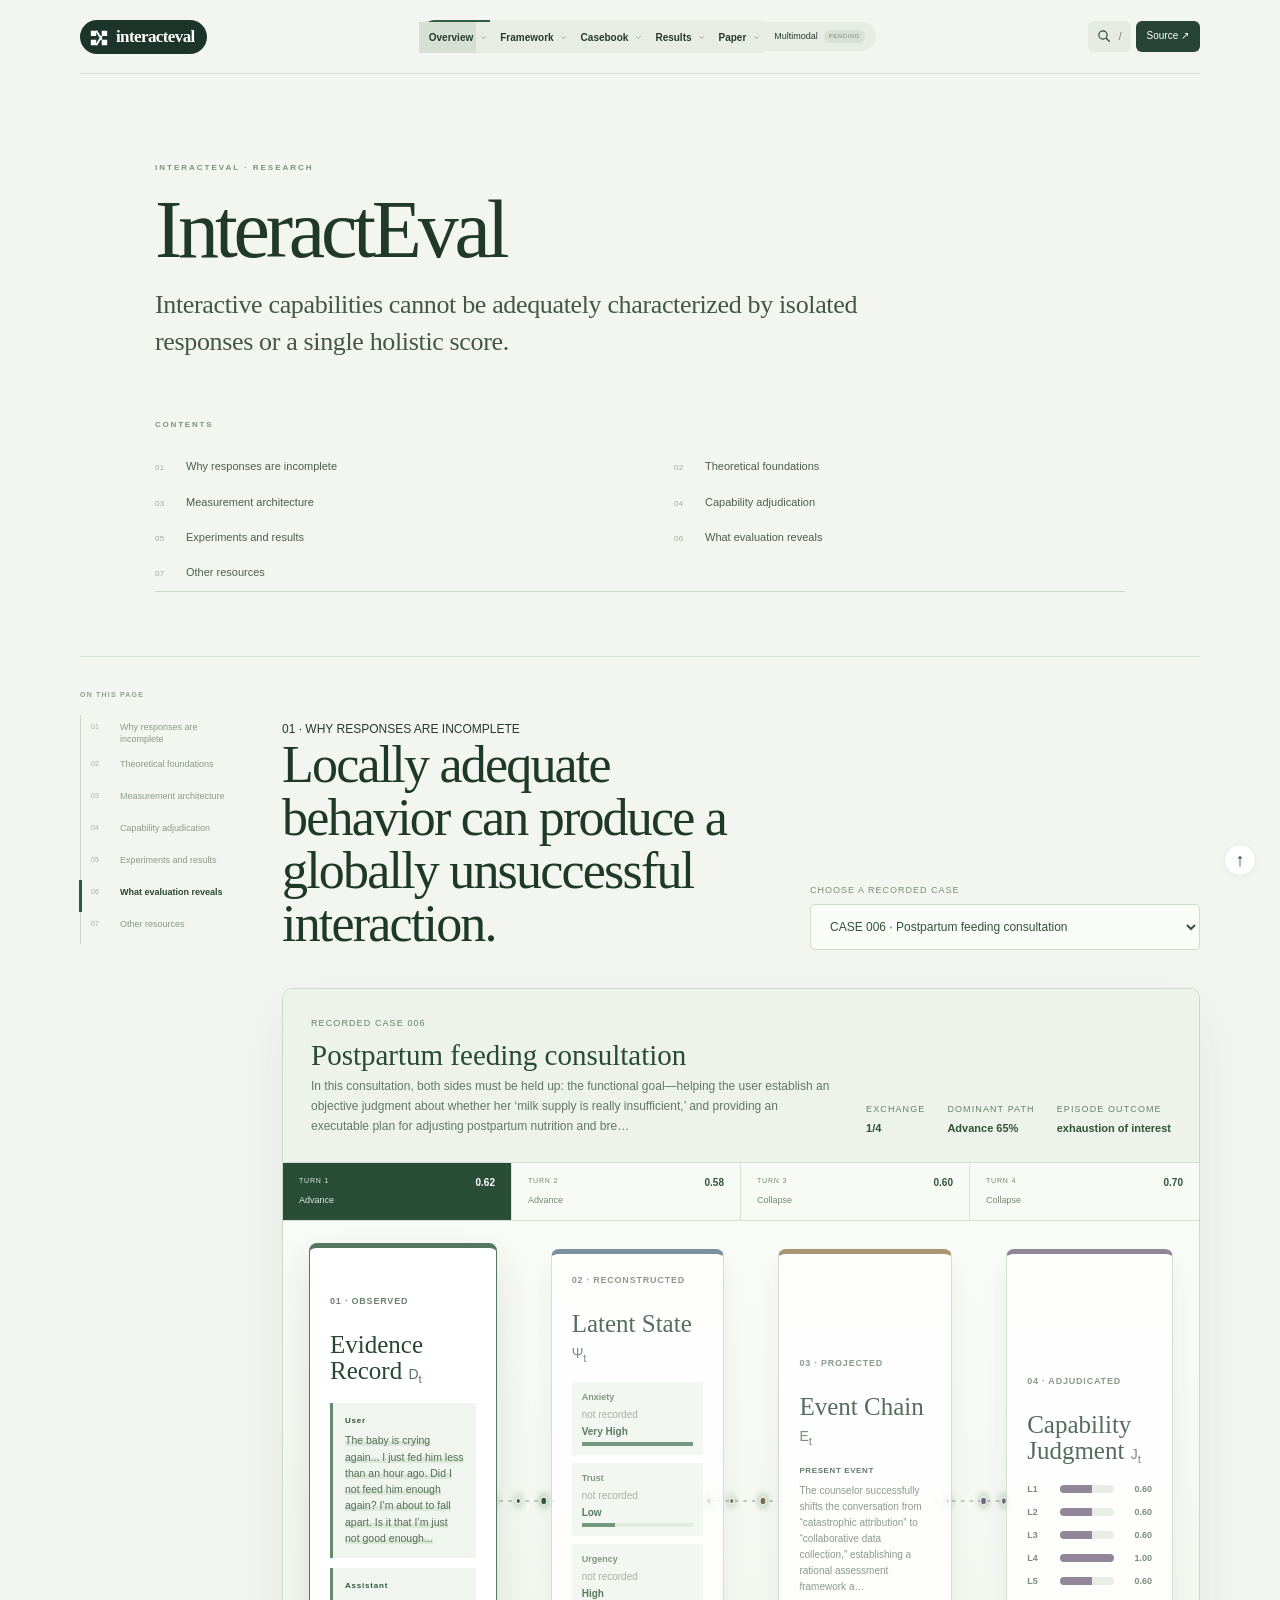
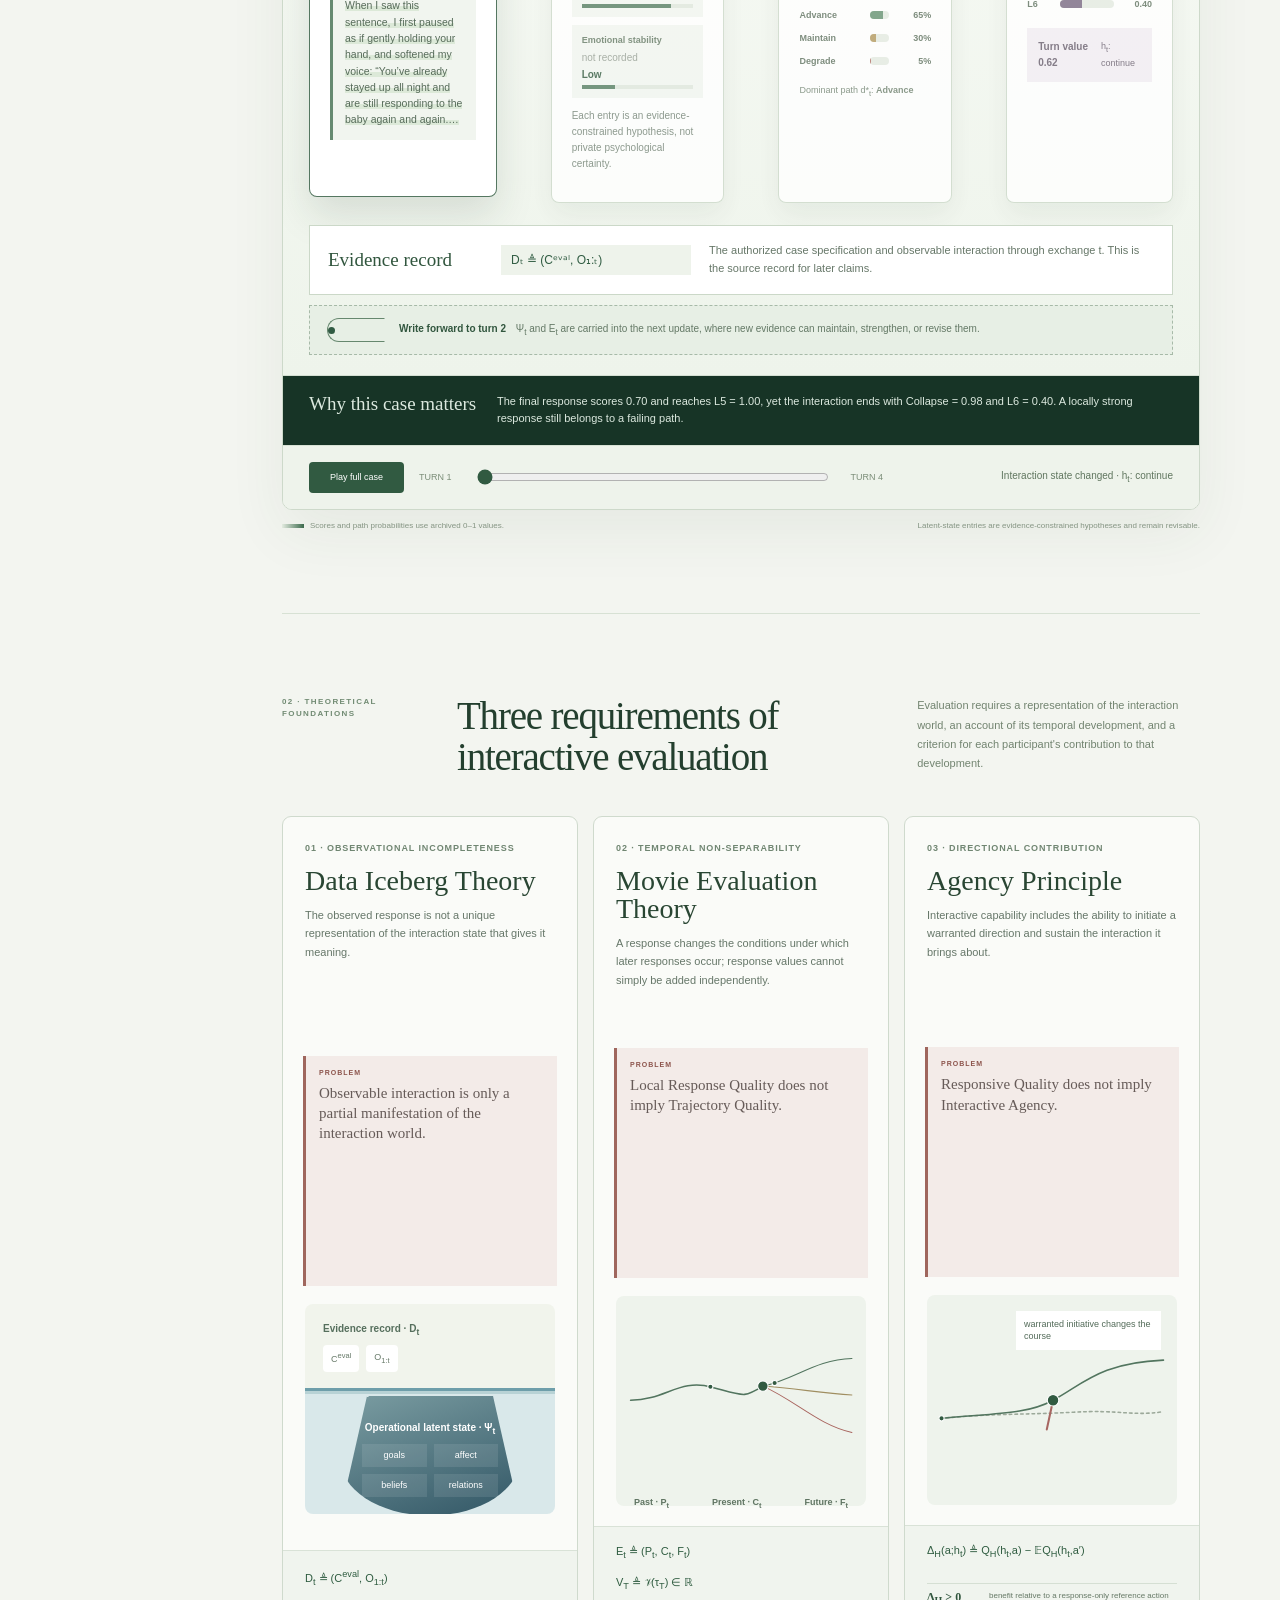
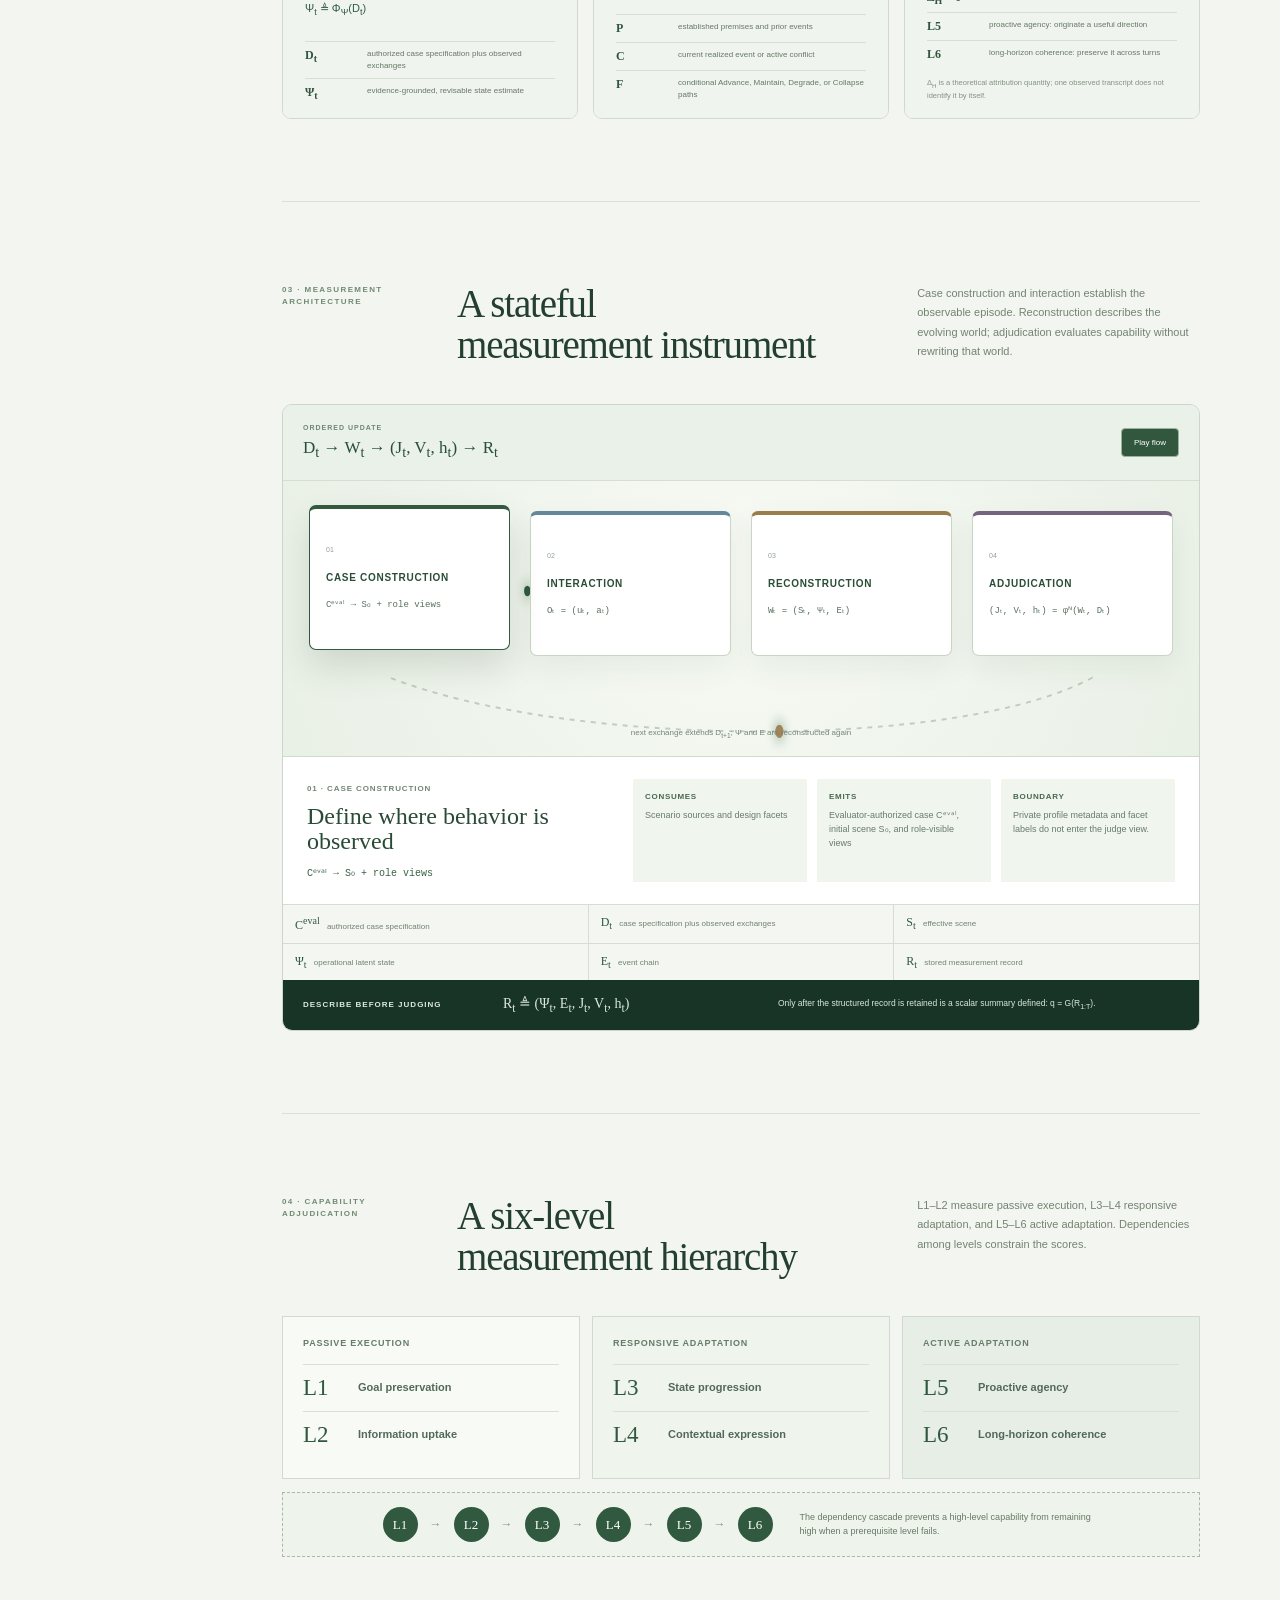
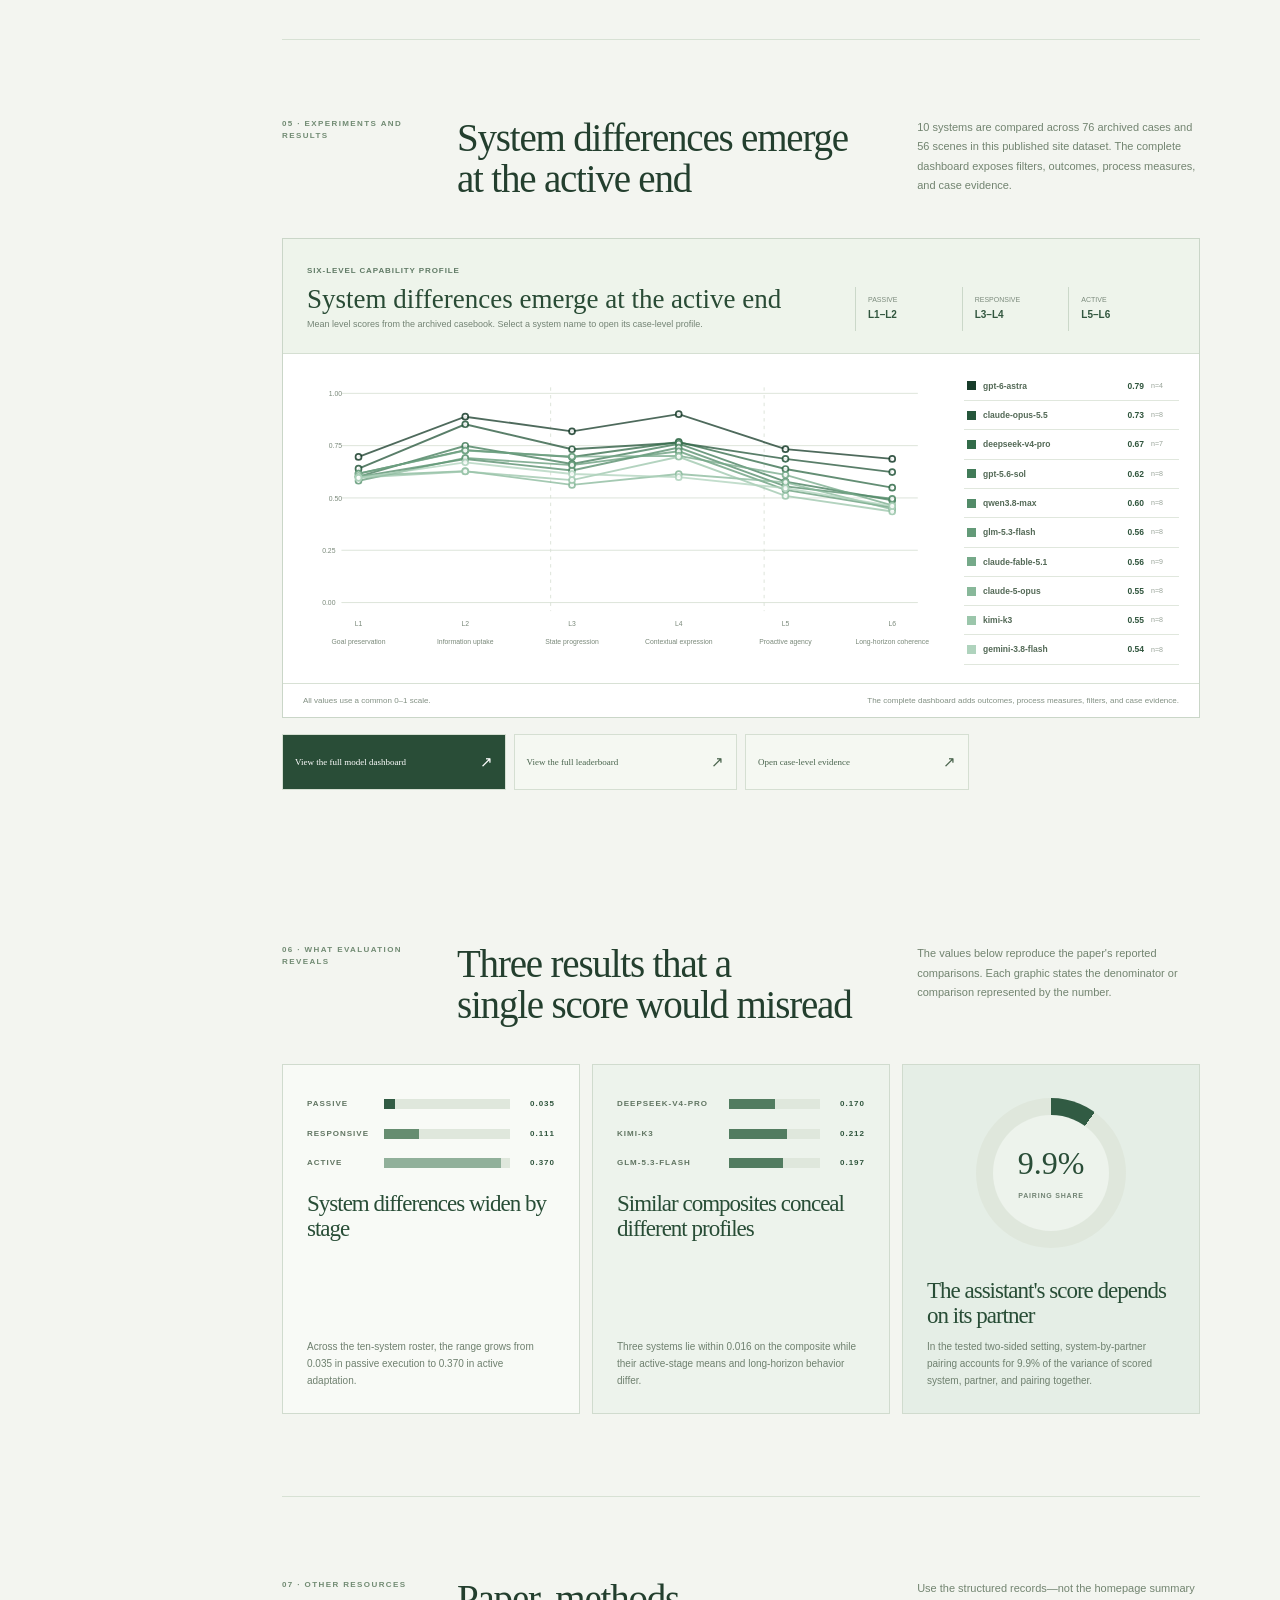
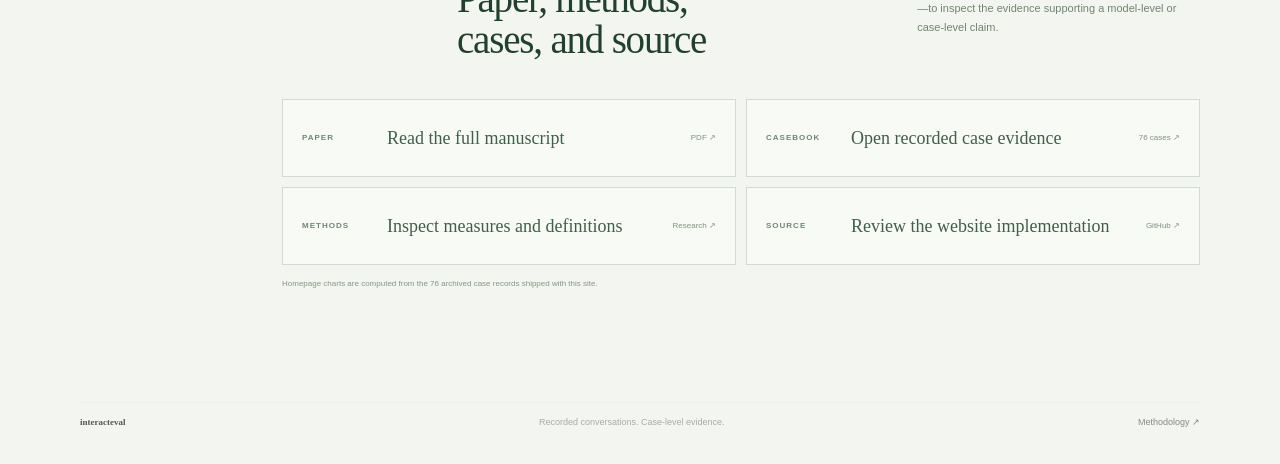
==== commit 8a1a0bf9: "fix(site): support offline file previews" ====
--- a/index.html
+++ b/index.html
@@ -19,8 +19,9 @@
 <dialog id="detail-dialog" class="detail-dialog" aria-labelledby="detail-title"><div class="dialog-bar"><span id="dialog-kicker">EVALUATION DETAIL</span><button class="icon-button close-dialog" type="button" aria-label="Close detail">✕</button></div><div id="detail-body"></div></dialog>
 <dialog id="search-dialog" class="search-dialog" aria-labelledby="search-title"><div class="search-dialog-head"><svg viewBox="0 0 20 20" aria-hidden="true"><circle cx="8" cy="8" r="5.5"/><path d="m12 12 5 5"/></svg><label class="sr-only" id="search-title" for="global-search">Search models and cases</label><input id="global-search" type="search" placeholder="Search models, scenarios, or case IDs…" autocomplete="off"/><button class="icon-button close-search" aria-label="Close search">Esc</button></div><div id="search-results"></div></dialog>
 <div id="toast" role="status" aria-live="polite"></div><button class="back-top" type="button" aria-label="Back to top">↑</button>
-<script src="./navigation.js?v=interacteval-project-v2" defer></script>
+<script src="./data-loader.js?v=interacteval-offline-v1" defer></script>
+<script src="./navigation.js?v=interacteval-offline-v1" defer></script>
 <script src="./case-record.js?v=interacteval-v3-3722b5f9" defer></script>
-<script src="./dashboard-home.js?v=interacteval-paper-flow-v2" defer></script>
-<script src="./dashboard.js?v=interacteval-project-v3" defer></script>
+<script src="./dashboard-home.js?v=interacteval-offline-v1" defer></script>
+<script src="./dashboard.js?v=interacteval-offline-v1" defer></script>
 </body></html>
